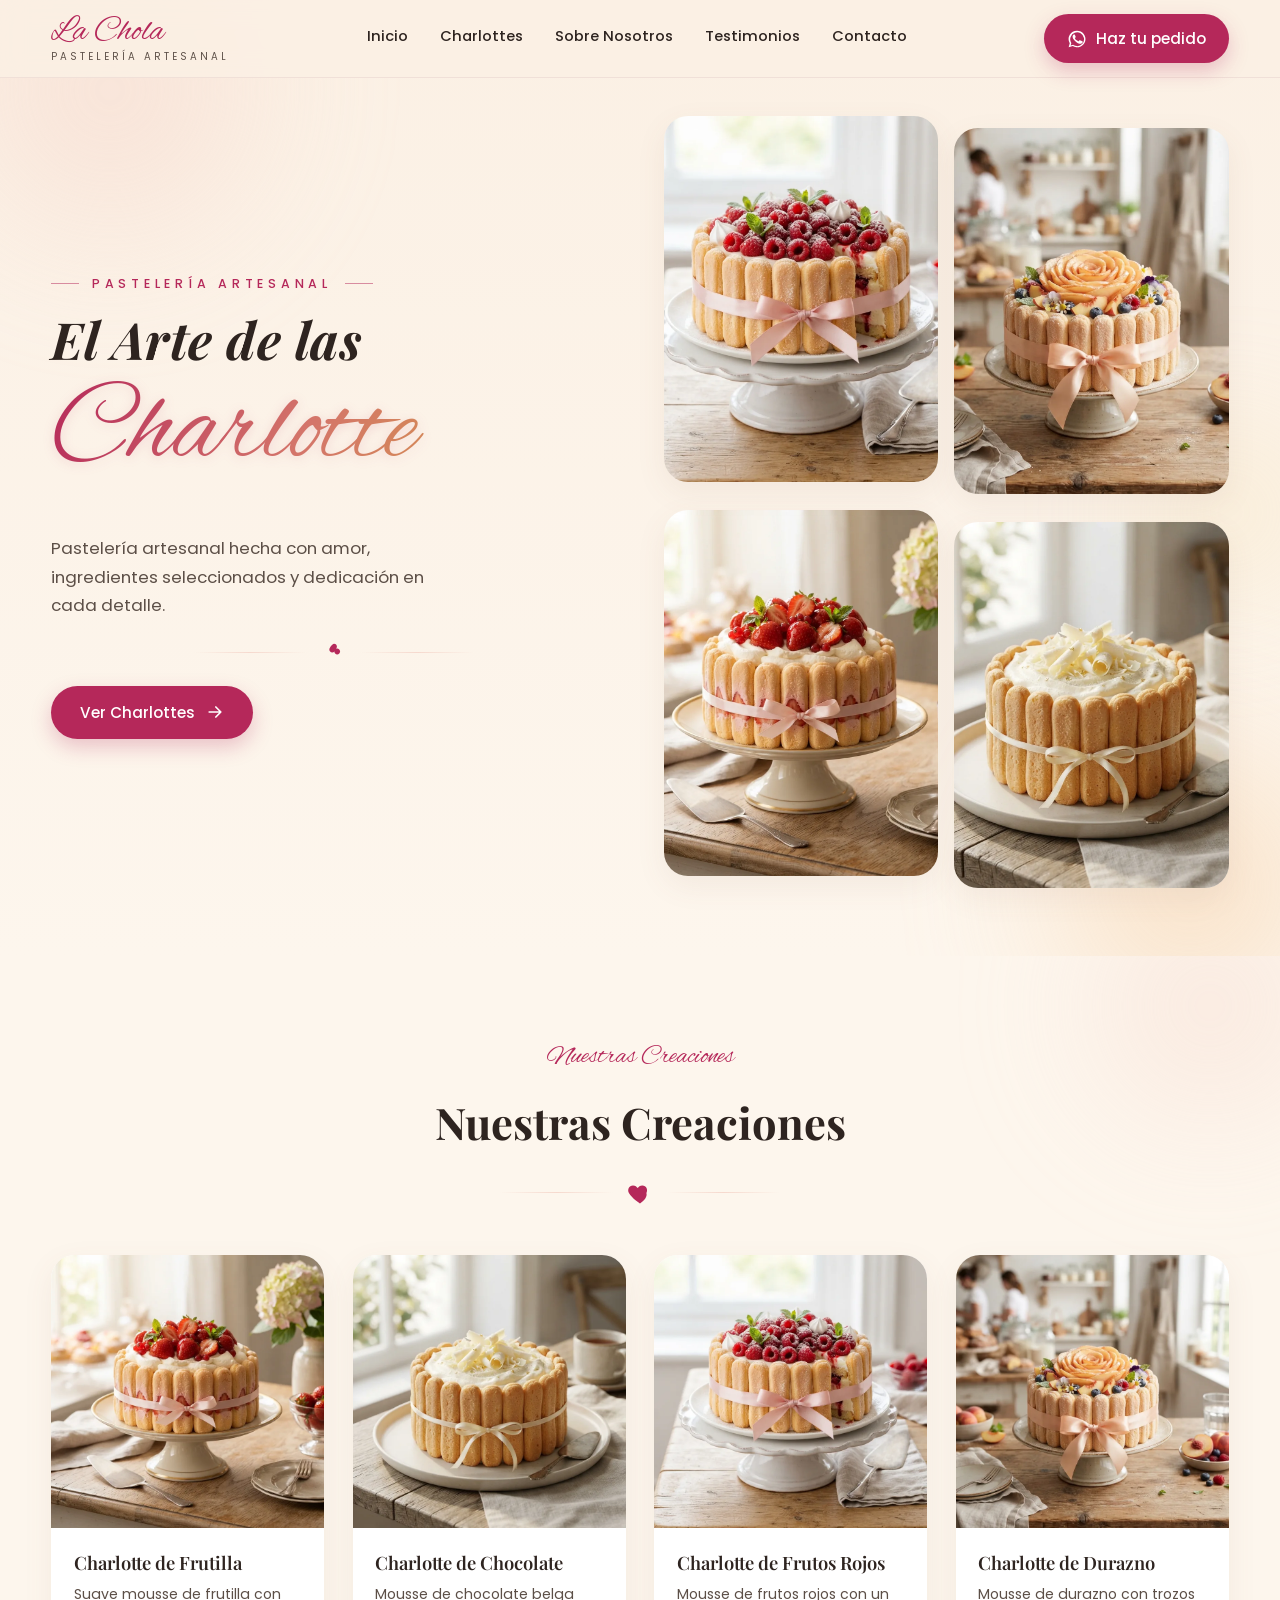
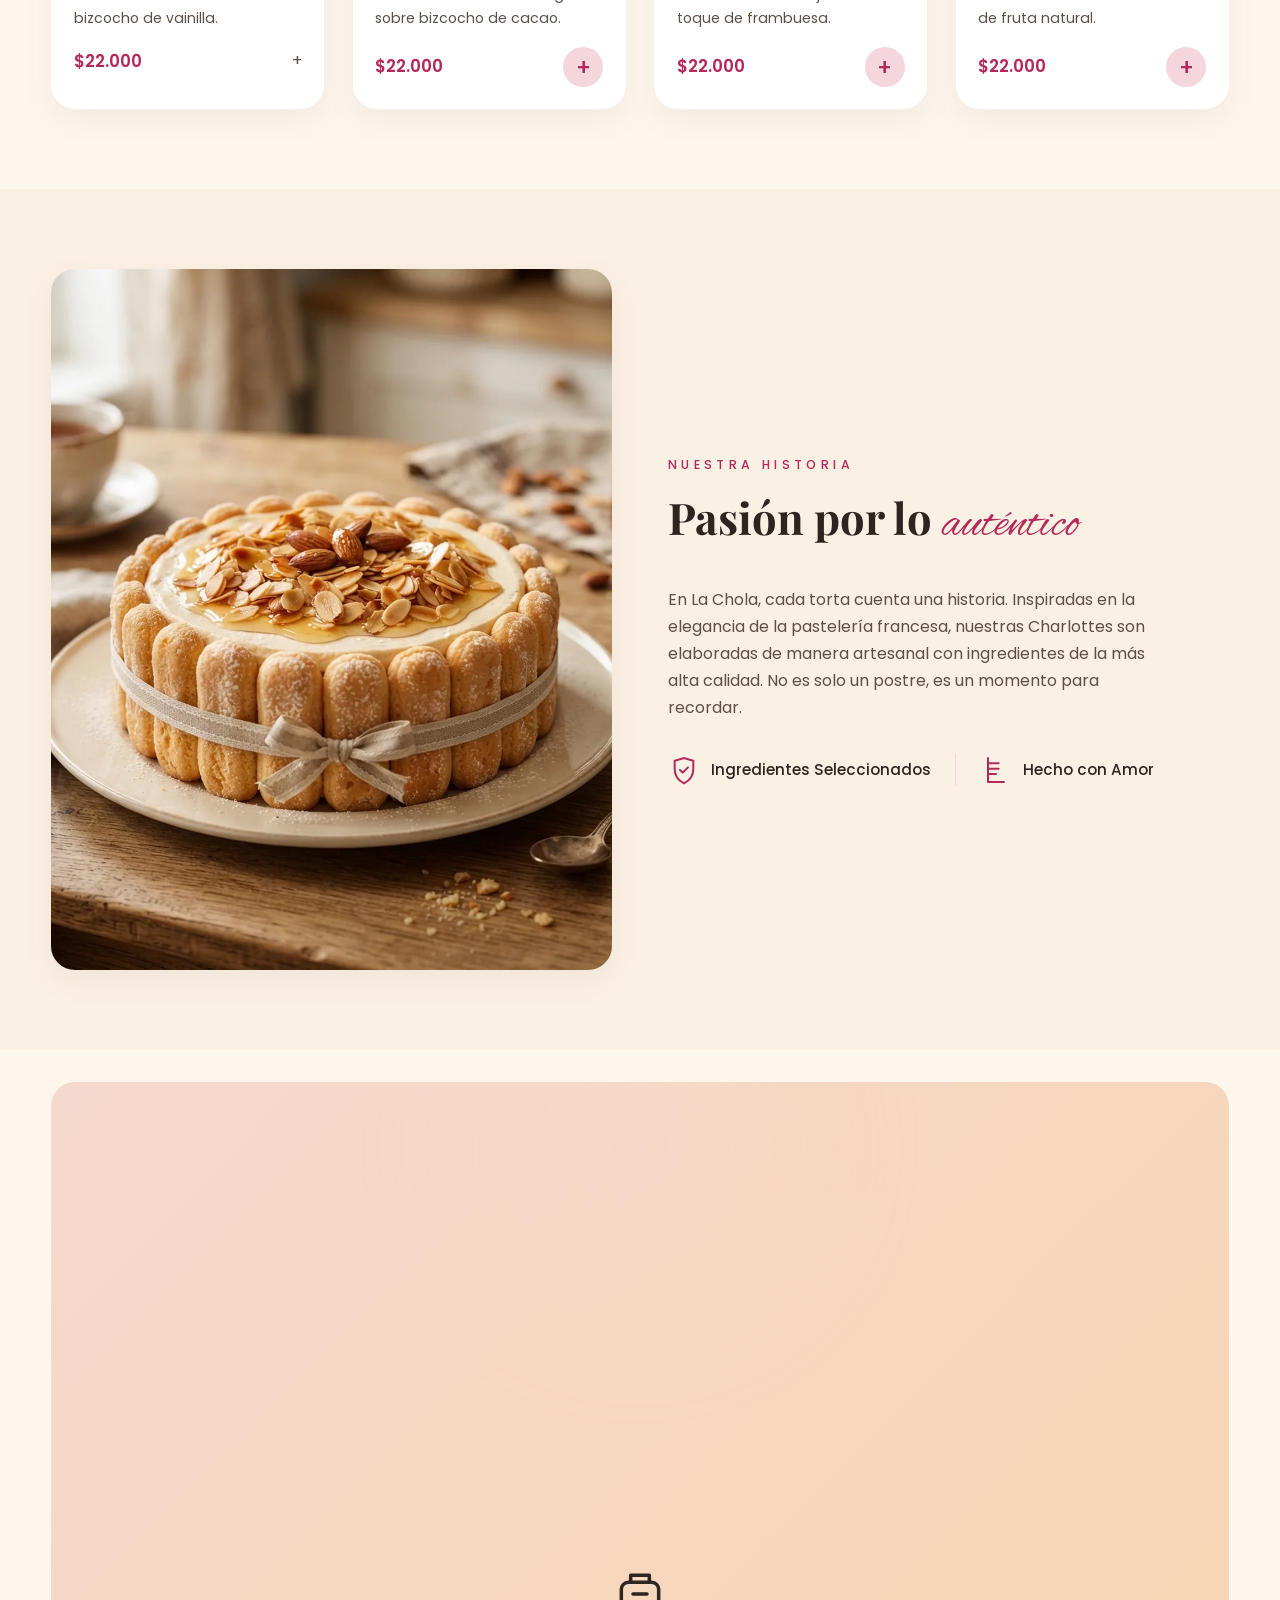
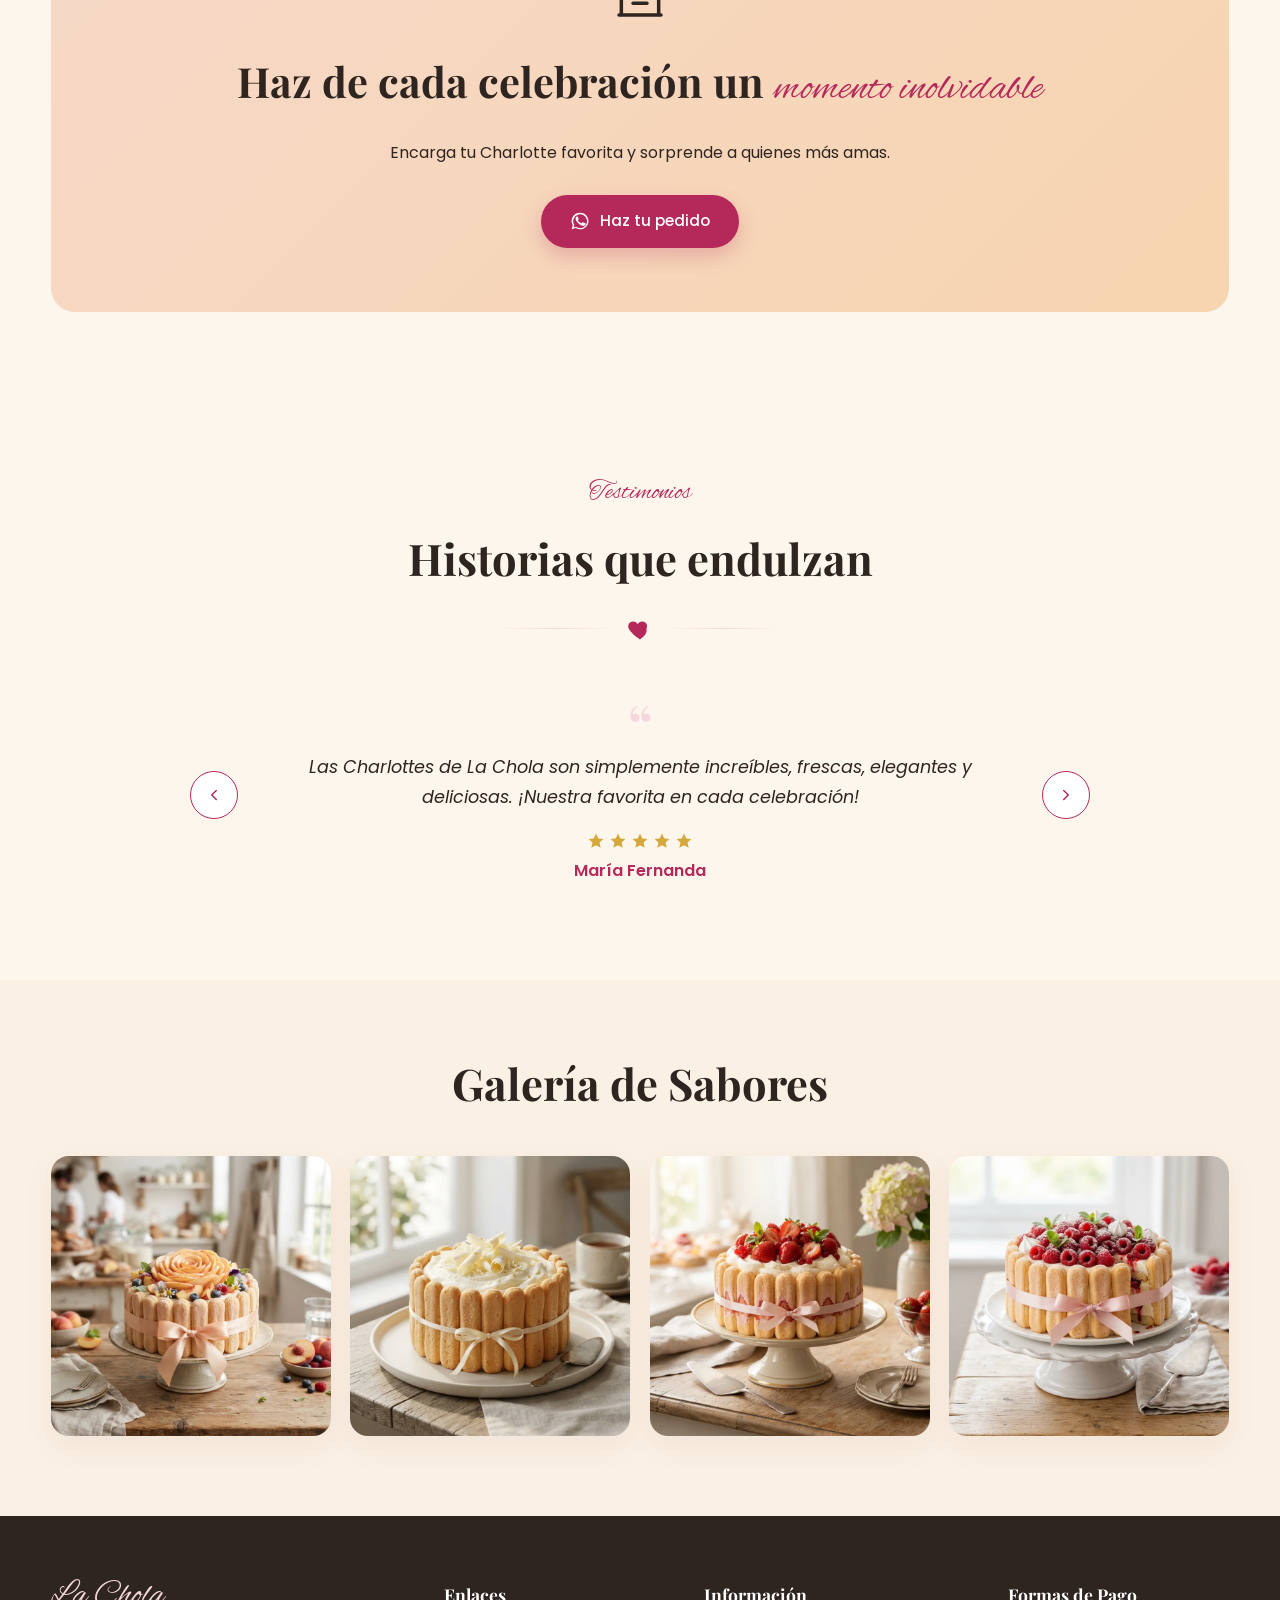
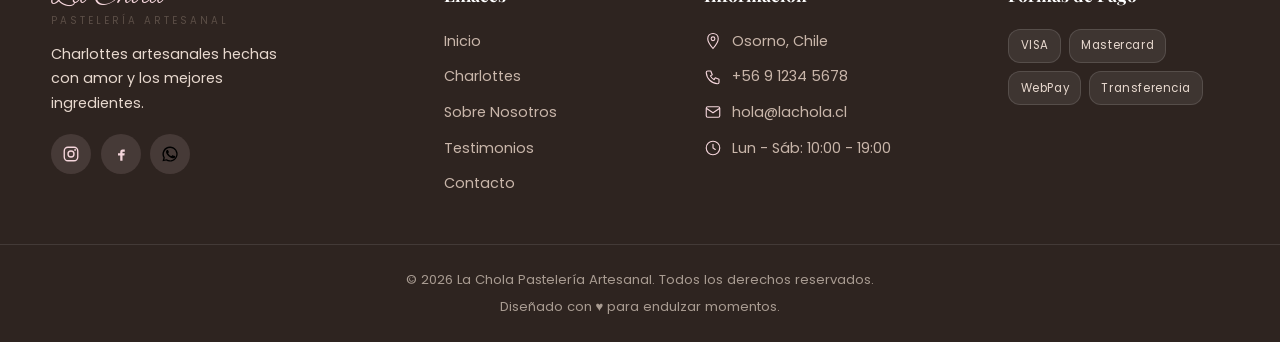
==== index.html @ dd5e7442 "Reemplazar placeholders SVG por fotos reales optimizadas en webp - Generar 10 imágenes .webp desde l" ====
<!DOCTYPE html>
<html lang="es">
<head>
  <meta charset="UTF-8" />
  <meta name="viewport" content="width=device-width, initial-scale=1.0" />
  <meta name="theme-color" content="#B5285A" />
  <meta name="description" content="La Chola · Pastelería Artesanal. Charlottes artesanales hechas con amor, ingredientes seleccionados y dedicación en cada detalle. Pedidos online vía WhatsApp en Osorno, Chile." />
  <meta name="author" content="La Chola Pastelería Artesanal" />
  <link rel="canonical" href="https://lachola.cl/" />

  <!-- Favicon (SVG vectorial) -->
  <link rel="icon" type="image/svg+xml" href="assets/images/favicon.svg" />
  <link rel="apple-touch-icon" href="assets/images/favicon.svg" />

  <!-- Open Graph · WhatsApp / Facebook / LinkedIn -->
  <meta property="og:type" content="website" />
  <meta property="og:locale" content="es_CL" />
  <meta property="og:site_name" content="La Chola" />
  <meta property="og:title" content="La Chola · El Arte de las Charlottes" />
  <meta property="og:description" content="Pastelería artesanal hecha con amor. Charlottes de frutilla, chocolate, frutos rojos y durazno. Pedidos online vía WhatsApp en Osorno, Chile." />
  <meta property="og:url" content="https://lachola.cl/" />
  <meta property="og:image" content="https://lachola.cl/assets/images/galeria-mesa.svg" />
  <meta property="og:image:alt" content="Charlotte artesanal de La Chola" />
  <meta property="og:image:width" content="400" />
  <meta property="og:image:height" content="500" />

  <!-- Twitter / X -->
  <meta name="twitter:card" content="summary_large_image" />
  <meta name="twitter:title" content="La Chola · El Arte de las Charlottes" />
  <meta name="twitter:description" content="Pastelería artesanal hecha con amor. Charlottes para cada celebración. Pedidos vía WhatsApp en Osorno, Chile." />
  <meta name="twitter:image" content="https://lachola.cl/assets/images/galeria-mesa.svg" />

  <title>La Chola · El Arte de las Charlottes · Pastelería Artesanal</title>

  <!-- Datos estructurados · Schema.org LocalBusiness (SEO local) -->
  <script type="application/ld+json">
  {
    "@context": "https://schema.org",
    "@type": "Bakery",
    "name": "La Chola · Pastelería Artesanal",
    "description": "Pastelería artesanal especializada en Charlottes. Pedidos online vía WhatsApp en Osorno, Chile.",
    "image": "https://lachola.cl/assets/images/galeria-mesa.svg",
    "url": "https://lachola.cl/",
    "telephone": "+56912345678",
    "email": "hola@lachola.cl",
    "priceRange": "$$",
    "currenciesAccepted": "CLP",
    "address": {
      "@type": "PostalAddress",
      "addressLocality": "Osorno",
      "addressRegion": "Los Lagos",
      "addressCountry": "CL"
    },
    "openingHoursSpecification": [{
      "@type": "OpeningHoursSpecification",
      "dayOfWeek": ["Monday","Tuesday","Wednesday","Thursday","Friday","Saturday"],
      "opens": "10:00",
      "closes": "19:00"
    }],
    "sameAs": []
  }
  </script>

  <link rel="preconnect" href="https://fonts.googleapis.com" />
  <link rel="preconnect" href="https://fonts.gstatic.com" crossorigin />
  <link href="https://fonts.googleapis.com/css2?family=Alex+Brush&family=Great+Vibes&family=Playfair+Display:ital,wght@0,400;0,600;0,700;0,800;1,400;1,600;1,700&family=Poppins:wght@300;400;500;600&display=swap" rel="stylesheet" />
  <link rel="stylesheet" href="css/estilos.css" />
</head>
<body>

  <!-- Skip link para usuarios de teclado/lectores de pantalla -->
  <a href="#hero" class="skip-link">Saltar al contenido</a>

  <!-- =========================================
       HEADER / NAVEGACIÓN
  ========================================== -->
  <header class="header" id="inicio">
    <div class="container header__inner">
      <a href="#inicio" class="logo" aria-label="La Chola, inicio de Pastelería Artesanal">
        <span class="logo__nombre">La Chola</span>
        <span class="logo__subtitulo">PASTELERÍA ARTESANAL</span>
      </a>

      <nav class="nav" id="nav" aria-label="Navegación principal">
        <a href="#inicio" class="nav__link is-active">Inicio</a>
        <a href="#charlottes" class="nav__link">Charlottes</a>
        <a href="#historia" class="nav__link">Sobre Nosotros</a>
        <a href="#testimonios" class="nav__link">Testimonios</a>
        <a href="#footer" class="nav__link">Contacto</a>
      </nav>

      <a href="https://wa.me/56912345678?text=Hola%20La%20Chola%2C%20quiero%20hacer%20un%20pedido"
         class="btn btn--primary header__cta" target="_blank" rel="noopener"
         aria-label="Hacer pedido por WhatsApp (se abre en nueva pestaña)">
        <svg class="icon" viewBox="0 0 24 24" aria-hidden="true"><path d="M17.5 14.4c-.3-.1-1.7-.8-2-.9-.3-.1-.5-.1-.6.1-.2.3-.7.9-.8 1-.2.2-.3.2-.6.1-.3-.1-1.2-.4-2.3-1.4-.9-.8-1.4-1.7-1.6-2-.2-.3 0-.5.1-.6l.4-.5c.1-.2.2-.3.3-.5.1-.2 0-.4 0-.5 0-.1-.6-1.5-.9-2.1-.2-.5-.4-.5-.6-.5h-.5c-.2 0-.5.1-.7.4-.3.3-1 1-1 2.4s1.1 2.8 1.2 3c.1.2 2.1 3.3 5.2 4.6.7.3 1.3.5 1.7.6.7.2 1.4.2 1.9.1.6-.1 1.7-.7 2-1.4.2-.7.2-1.2.2-1.4-.1-.1-.3-.2-.6-.3z"/><path d="M12 2a10 10 0 0 0-8.7 15l-1.3 4.8 4.9-1.3A10 10 0 1 0 12 2zm0 18.3c-1.5 0-3-.4-4.3-1.2l-.3-.2-3 .8.8-2.9-.2-.3a8.3 8.3 0 1 1 7 4.1z"/></svg>
        Haz tu pedido
      </a>

      <button class="nav__toggle" id="navToggle" aria-label="Abrir menú de navegación" aria-expanded="false" aria-controls="nav">
        <span></span><span></span><span></span>
      </button>
    </div>
  </header>

  <!-- =========================================
       HERO
  ========================================== -->
  <section class="hero" id="hero">
    <div class="ac ac--top-left ac--rosa ac--xl" aria-hidden="true"></div>
    <div class="ac ac--bottom-right ac--durazno ac--xl" aria-hidden="true"></div>
    <div class="ac ac--mid-right ac--dorado" aria-hidden="true"></div>
    <div class="container hero__inner">
      <div class="hero__texto">
        <span class="hero__etiqueta">
          <span class="hero__etiqueta-linea"></span>
          Pastelería Artesanal
          <span class="hero__etiqueta-linea"></span>
        </span>
        <h1 class="hero__titulo">
          <span class="hero__titulo-1">El Arte de las</span>
          <span class="hero__titulo-2">Charlotte</span>
        </h1>
        <p class="hero__parrafo">
          Pastelería artesanal hecha con amor, ingredientes seleccionados y dedicación en cada detalle.
        </p>
        <div class="divisor floral" aria-hidden="true">
          <span class="divisor__linea"></span>
          <svg class="divisor__adorno" viewBox="0 0 24 24"><path d="M12 4c1.5 0 2.5 1 2.5 2.5 0 .8-.3 1.4-.8 1.9 1-.4 2-.2 2.8.6 1 1 1 2.5 0 3.5s-2.5 1-3.5 0c-.5-.5-.7-1.1-.6-1.8-.5.5-1.1.8-1.9.8-1.5 0-2.5-1-2.5-2.5S10.5 4 12 4z"/></svg>
          <span class="divisor__linea"></span>
        </div>
        <a href="#charlottes" class="btn btn--primary">
          Ver Charlottes
          <svg class="icon" viewBox="0 0 24 24" aria-hidden="true"><path d="M5 12h14M13 6l6 6-6 6" fill="none" stroke="currentColor" stroke-width="2" stroke-linecap="round" stroke-linejoin="round"/></svg>
        </a>
      </div>

      <div class="hero__grid">
        <figure class="hero__img hero__img--1">
          <img src="assets/images/charlotte-frutos-rojos.webp" alt="Charlotte de frutos rojos con moras y arándanos" loading="lazy" />
        </figure>
        <figure class="hero__img hero__img--2">
          <img src="assets/images/charlotte-durazno.webp" alt="Charlotte de durazno con trozos de fruta" loading="lazy" />
        </figure>
        <figure class="hero__img hero__img--3">
          <img src="assets/images/charlotte-frutilla.webp" alt="Charlotte de frutillas enteras" loading="lazy" />
        </figure>
        <figure class="hero__img hero__img--4">
          <img src="assets/images/charlotte-chocolate.webp" alt="Charlotte de chocolate con virutas" loading="lazy" />
        </figure>
      </div>
    </div>
  </section>

  <!-- =========================================
       NUESTRAS CREACIONES (CATÁLOGO)
  ========================================== -->
  <section class="seccion creaciones" id="charlottes">
    <div class="ac ac--top-right ac--rosa" aria-hidden="true"></div>
    <div class="container">
      <header class="seccion__encabezado">
        <span class="etiqueta-script">Nuestras Creaciones</span>
        <h2 class="seccion__titulo">Nuestras Creaciones</h2>
        <div class="divisor corazondorso" aria-hidden="true">
          <span class="divisor__linea"></span>
          <svg class="divisor__adorno" viewBox="0 0 24 24"><path d="M12 21s-7-4.5-9.5-9C1 9 2.5 5.5 6 5.5c2 0 3.2 1.2 4 2.3.8-1.1 2-2.3 4-2.3 3.5 0 5 3.5 3.5 6.5C19 16.5 12 21 12 21z" fill="currentColor"/></svg>
          <span class="divisor__linea"></span>
        </div>
      </header>

      <div class="productos">
        <article class="card">
          <div class="card__img">
            <img src="assets/images/charlotte-frutilla-catalogo.webp" alt="Charlotte de Frutilla" loading="lazy" />
          </div>
          <div class="card__cuerpo">
            <h3 class="card__nombre">Charlotte de Frutilla</h3>
            <p class="card__desc">Suave mousse de frutilla con bizcocho de vainilla.</p>
            <div class="card__pie">
              <span class="card__precio">$22.000</span>
              <a href="https://wa.me/56912345678?text=Hola%2C%20quiero%20pedir%20una%20Charlotte%20de%20Frutilla"
                 class="card___mas" target="_blank" rel="noopener" aria-label="Agregar Charlotte de Frutilla al pedido">+</a>
            </div>
          </div>
        </article>

        <article class="card">
          <div class="card__img">
            <img src="assets/images/charlotte-chocolate-catalogo.webp" alt="Charlotte de Chocolate" loading="lazy" />
          </div>
          <div class="card__cuerpo">
            <h3 class="card__nombre">Charlotte de Chocolate</h3>
            <p class="card__desc">Mousse de chocolate belga sobre bizcocho de cacao.</p>
            <div class="card__pie">
              <span class="card__precio">$22.000</span>
              <a href="https://wa.me/56912345678?text=Hola%2C%20quiero%20pedir%20una%20Charlotte%20de%20Chocolate"
                 class="card__mas" target="_blank" rel="noopener" aria-label="Agregar Charlotte de Chocolate al pedido">+</a>
            </div>
          </div>
        </article>

        <article class="card">
          <div class="card__img">
            <img src="assets/images/charlotte-frutos-rojos-catalogo.webp" alt="Charlotte de Frutos Rojos" loading="lazy" />
          </div>
          <div class="card__cuerpo">
            <h3 class="card__nombre">Charlotte de Frutos Rojos</h3>
            <p class="card__desc">Mousse de frutos rojos con un toque de frambuesa.</p>
            <div class="card__pie">
              <span class="card__precio">$22.000</span>
              <a href="https://wa.me/56912345678?text=Hola%2C%20quiero%20pedir%20una%20Charlotte%20de%20Frutos%20Rojos"
                 class="card__mas" target="_blank" rel="noopener" aria-label="Agregar Charlotte de Frutos Rojos al pedido">+</a>
            </div>
          </div>
        </article>

        <article class="card">
          <div class="card__img">
            <img src="assets/images/charlotte-durazno-catalogo.webp" alt="Charlotte de Durazno" loading="lazy" />
          </div>
          <div class="card__cuerpo">
            <h3 class="card__nombre">Charlotte de Durazno</h3>
            <p class="card__desc">Mousse de durazno con trozos de fruta natural.</p>
            <div class="card__pie">
              <span class="card__precio">$22.000</span>
              <a href="https://wa.me/56912345678?text=Hola%2C%20quiero%20pedir%20una%20Charlotte%20de%20Durazno"
                 class="card__mas" target="_blank" rel="noopener" aria-label="Agregar Charlotte de Durazno al pedido">+</a>
            </div>
          </div>
        </article>
      </div>
    </div>
  </section>

  <!-- =========================================
       NUESTRA HISTORIA
  ========================================== -->
  <section class="seccion historia" id="historia">
    <div class="container historia__inner">
      <figure class="historia__img">
        <img src="assets/images/historia-cocina.webp" alt="Charlotte de chocolate en ambiente cálido de cocina artesanal" loading="lazy" />
      </figure>
      <div class="historia__texto">
        <span class="etiqueta-script etiqueta-script--upper">Nuestra Historia</span>
        <h2 class="seccion__titulo seccion__titulo--izq">
          Pasión por lo <span class="script-acento">auténtico</span>
        </h2>
        <p>
          En La Chola, cada torta cuenta una historia. Inspiradas en la elegancia de la pastelería francesa,
          nuestras Charlottes son elaboradas de manera artesanal con ingredientes de la más alta calidad.
          No es solo un postre, es un momento para recordar.
        </p>
        <div class="features">
          <div class="feature">
            <svg class="icon icon--line" viewBox="0 0 24 24" aria-hidden="true"><path d="M12 22c4-2 7-6 7-11V5l-7-2-7 2v6c0 5 3 9 7 11z" fill="none" stroke="currentColor" stroke-width="1.5"/><path d="M9 12l2 2 4-4" fill="none" stroke="currentColor" stroke-width="1.5" stroke-linecap="round" stroke-linejoin="round"/></svg>
            <span>Ingredientes Seleccionados</span>
          </div>
          <div class="feature__divider" aria-hidden="true"></div>
          <div class="feature">
            <svg class="icon icon--line" viewBox="0 0 24 24" aria-hidden="true"><path d="M6 3v18M6 21h12M6 7h8M6 11h8M6 15h6" fill="none" stroke="currentColor" stroke-width="1.5" stroke-linecap="round"/></svg>
            <span>Hecho con Amor</span>
          </div>
        </div>
      </div>
    </div>
  </section>

  <!-- =========================================
       CTA BANNER
  ========================================== -->
  <section class="seccion cta-seccion">
    <div class="container">
      <div class="cta-banner">
        <div class="ac ac--center ac--rosa" aria-hidden="true"></div>
        <svg class="cta-banner__icono" viewBox="0 0 24 24" aria-hidden="true"><path d="M4 21V10a3 3 0 0 1 3-3h10a3 3 0 0 1 3 3v11M4 21h16M4 21H3M20 21h1M8 7V4h8v3M9 12h6M9 16h6" fill="none" stroke="currentColor" stroke-width="1.5" stroke-linecap="round" stroke-linejoin="round"/></svg>
        <h2 class="cta-banner__titulo">
          Haz de cada celebración un <span class="script-acento">momento inolvidable</span>
        </h2>
        <p class="cta-banner__parrafo">Encarga tu Charlotte favorita y sorprende a quienes más amas.</p>
        <a href="https://wa.me/56912345678?text=Hola%20La%20Chola%2C%20quiero%20hacer%20un%20pedido"
           class="btn btn--primary" target="_blank" rel="noopener">
          <svg class="icon" viewBox="0 0 24 24" aria-hidden="true"><path d="M17.5 14.4c-.3-.1-1.7-.8-2-.9-.3-.1-.5-.1-.6.1-.2.3-.7.9-.8 1-.2.2-.3.2-.6.1-.3-.1-1.2-.4-2.3-1.4-.9-.8-1.4-1.7-1.6-2-.2-.3 0-.5.1-.6l.4-.5c.1-.2.2-.3.3-.5.1-.2 0-.4 0-.5 0-.1-.6-1.5-.9-2.1-.2-.5-.4-.5-.6-.5h-.5c-.2 0-.5.1-.7.4-.3.3-1 1-1 2.4s1.1 2.8 1.2 3c.1.2 2.1 3.3 5.2 4.6.7.3 1.3.5 1.7.6.7.2 1.4.2 1.9.1.6-.1 1.7-.7 2-1.4.2-.7.2-1.2.2-1.4-.1-.1-.3-.2-.6-.3z"/><path d="M12 2a10 10 0 0 0-8.7 15l-1.3 4.8 4.9-1.3A10 10 0 1 0 12 2zm0 18.3c-1.5 0-3-.4-4.3-1.2l-.3-.2-3 .8.8-2.9-.2-.3a8.3 8.3 0 1 1 7 4.1z"/></svg>
          Haz tu pedido
        </a>
      </div>
    </div>
  </section>

  <!-- =========================================
       TESTIMONIOS
  ========================================== -->
  <section class="seccion testimonios" id="testimonios">
    <div class="container">
      <header class="seccion__encabezado">
        <span class="etiqueta-script">Testimonios</span>
        <h2 class="seccion__titulo">Historias que endulzan</h2>
        <div class="divisor corazondorso" aria-hidden="true">
          <span class="divisor__linea"></span>
          <svg class="divisor__adorno" viewBox="0 0 24 24"><path d="M12 21s-7-4.5-9.5-9C1 9 2.5 5.5 6 5.5c2 0 3.2 1.2 4 2.3.8-1.1 2-2.3 4-2.3 3.5 0 5 3.5 3.5 6.5C19 16.5 12 21 12 21z" fill="currentColor"/></svg>
          <span class="divisor__linea"></span>
        </div>
      </header>

      <div class="carrusel" id="carrusel">
        <button class="carrusel__flecha" id="carruselPrev" aria-label="Anterior testimonio">
          <svg viewBox="0 0 24 24" aria-hidden="true"><path d="M15 6l-6 6 6 6" fill="none" stroke="currentColor" stroke-width="2" stroke-linecap="round" stroke-linejoin="round"/></svg>
        </button>

        <div class="carrusel__ventana">
          <div class="carrusel__pista" id="carruselPista">
            <article class="testimonio">
              <span class="testimonio__comillas" aria-hidden="true">&ldquo;</span>
              <p class="testimonio__texto">Las Charlottes de La Chola son simplemente increíbles, frescas, elegantes y deliciosas. ¡Nuestra favorita en cada celebración!</p>
              <div class="testimonio__pie">
                <div class="estrellas" aria-label="5 de 5 estrellas">
                  <svg viewBox="0 0 24 24" aria-hidden="true"><path d="M12 2l3 6.5 7 .7-5.3 4.8 1.6 6.9L12 17.8 5.7 21l1.6-6.9L2 9.2l7-.7L12 2z" fill="currentColor"/></svg>
                  <svg viewBox="0 0 24 24" aria-hidden="true"><path d="M12 2l3 6.5 7 .7-5.3 4.8 1.6 6.9L12 17.8 5.7 21l1.6-6.9L2 9.2l7-.7L12 2z" fill="currentColor"/></svg>
                  <svg viewBox="0 0 24 24" aria-hidden="true"><path d="M12 2l3 6.5 7 .7-5.3 4.8 1.6 6.9L12 17.8 5.7 21l1.6-6.9L2 9.2l7-.7L12 2z" fill="currentColor"/></svg>
                  <svg viewBox="0 0 24 24" aria-hidden="true"><path d="M12 2l3 6.5 7 .7-5.3 4.8 1.6 6.9L12 17.8 5.7 21l1.6-6.9L2 9.2l7-.7L12 2z" fill="currentColor"/></svg>
                  <svg viewBox="0 0 24 24" aria-hidden="true"><path d="M12 2l3 6.5 7 .7-5.3 4.8 1.6 6.9L12 17.8 5.7 21l1.6-6.9L2 9.2l7-.7L12 2z" fill="currentColor"/></svg>
                </div>
                <span class="testimonio__autor">María Fernanda</span>
              </div>
            </article>

            <article class="testimonio">
              <span class="testimonio__comillas" aria-hidden="true">&ldquo;</span>
              <p class="testimonio__texto">Se nota el amor y la dedicación en cada detalle. No solo es una torta, es una experiencia única. Totalmente recomendada.</p>
              <div class="testimonio__pie">
                <div class="estrellas" aria-label="5 de 5 estrellas">
                  <svg viewBox="0 0 24 24" aria-hidden="true"><path d="M12 2l3 6.5 7 .7-5.3 4.8 1.6 6.9L12 17.8 5.7 21l1.6-6.9L2 9.2l7-.7L12 2z" fill="currentColor"/></svg>
                  <svg viewBox="0 0 24 24" aria-hidden="true"><path d="M12 2l3 6.5 7 .7-5.3 4.8 1.6 6.9L12 17.8 5.7 21l1.6-6.9L2 9.2l7-.7L12 2z" fill="currentColor"/></svg>
                  <svg viewBox="0 0 24 24" aria-hidden="true"><path d="M12 2l3 6.5 7 .7-5.3 4.8 1.6 6.9L12 17.8 5.7 21l1.6-6.9L2 9.2l7-.7L12 2z" fill="currentColor"/></svg>
                  <svg viewBox="0 0 24 24" aria-hidden="true"><path d="M12 2l3 6.5 7 .7-5.3 4.8 1.6 6.9L12 17.8 5.7 21l1.6-6.9L2 9.2l7-.7L12 2z" fill="currentColor"/></svg>
                  <svg viewBox="0 0 24 24" aria-hidden="true"><path d="M12 2l3 6.5 7 .7-5.3 4.8 1.6 6.9L12 17.8 5.7 21l1.6-6.9L2 9.2l7-.7L12 2z" fill="currentColor"/></svg>
                </div>
                <span class="testimonio__autor">Camila R.</span>
              </div>
            </article>
          </div>
        </div>

        <button class="carrusel__flecha" id="carruselNext" aria-label="Siguiente testimonio">
          <svg viewBox="0 0 24 24" aria-hidden="true"><path d="M9 6l6 6-6 6" fill="none" stroke="currentColor" stroke-width="2" stroke-linecap="round" stroke-linejoin="round"/></svg>
        </button>
      </div>
    </div>
  </section>

  <!-- =========================================
       GALERÍA DE SABORES
  ========================================== -->
  <section class="seccion galeria" id="galeria">
    <div class="container">
      <header class="seccion__encabezado">
        <h2 class="seccion__titulo script-acento--titulo">Galería de Sabores</h2>
      </header>
      <div class="galeria__grid">
        <figure class="galeria__item"><img src="assets/images/galeria-mesa.webp" alt="Mesa de postres variados" loading="lazy" /></figure>
        <figure class="galeria__item"><img src="assets/images/charlotte-chocolate-catalogo.webp" alt="Charlotte de chocolate en primer plano" loading="lazy" /></figure>
        <figure class="galeria__item"><img src="assets/images/charlotte-frutilla-catalogo.webp" alt="Charlotte de frutillas" loading="lazy" /></figure>
        <figure class="galeria__item"><img src="assets/images/charlotte-frutos-rojos-catalogo.webp" alt="Charlotte de frutos rojos vista superior" loading="lazy" /></figure>
      </div>
    </div>
  </section>

  <!-- =========================================
       FOOTER
  ========================================== -->
  <footer class="footer" id="footer">
    <div class="container footer__grid">
      <div class="footer__col footer__col--marca">
        <a href="#inicio" class="logo logo--footer">
          <span class="logo__nombre">La Chola</span>
          <span class="logo__subtitulo">PASTELERÍA ARTESANAL</span>
        </a>
        <p class="footer__desc">Charlottes artesanales hechas con amor y los mejores ingredientes.</p>
        <div class="redes">
          <a href="#" class="red" aria-label="Instagram">
            <svg viewBox="0 0 24 24" aria-hidden="true"><rect x="3" y="3" width="18" height="18" rx="5" fill="none" stroke="currentColor" stroke-width="1.8"/><circle cx="12" cy="12" r="4" fill="none" stroke="currentColor" stroke-width="1.8"/><circle cx="17.5" cy="6.5" r="1.2" fill="currentColor"/></svg>
          </a>
          <a href="#" class="red" aria-label="Facebook">
            <svg viewBox="0 0 24 24" aria-hidden="true"><path d="M14 9h3V6h-3c-2 0-3 1.5-3 3.5V11H8v3h3v7h3v-7h2.5l.5-3H14V9.5c0-.3.2-.5.5-.5z" fill="currentColor"/></svg>
          </a>
          <a href="https://wa.me/56912345678" class="red" target="_blank" rel="noopener" aria-label="WhatsApp">
            <svg viewBox="0 0 24 24" aria-hidden="true"><path d="M17.5 14.4c-.3-.1-1.7-.8-2-.9-.3-.1-.5-.1-.6.1-.2.3-.7.9-.8 1-.2.2-.3.2-.6.1-.3-.1-1.2-.4-2.3-1.4-.9-.8-1.4-1.7-1.6-2-.2-.3 0-.5.1-.6l.4-.5c.1-.2.2-.3.3-.5.1-.2 0-.4 0-.5 0-.1-.6-1.5-.9-2.1-.2-.5-.4-.5-.6-.5h-.5c-.2 0-.5.1-.7.4-.3.3-1 1-1 2.4s1.1 2.8 1.2 3c.1.2 2.1 3.3 5.2 4.6.7.3 1.3.5 1.7.6.7.2 1.4.2 1.9.1.6-.1 1.7-.7 2-1.4.2-.7.2-1.2.2-1.4-.1-.1-.3-.2-.6-.3z"/><path d="M12 2a10 10 0 0 0-8.7 15l-1.3 4.8 4.9-1.3A10 10 0 1 0 12 2zm0 18.3c-1.5 0-3-.4-4.3-1.2l-.3-.2-3 .8.8-2.9-.2-.3a8.3 8.3 0 1 1 7 4.1z"/></svg>
          </a>
        </div>
      </div>

      <div class="footer__col">
        <h3 class="footer__titulo">Enlaces</h3>
        <ul class="footer__lista">
          <li><a href="#inicio">Inicio</a></li>
          <li><a href="#charlottes">Charlottes</a></li>
          <li><a href="#historia">Sobre Nosotros</a></li>
          <li><a href="#testimonios">Testimonios</a></li>
          <li><a href="#footer">Contacto</a></li>
        </ul>
      </div>

      <div class="footer__col">
        <h3 class="footer__titulo">Información</h3>
        <ul class="footer__lista footer__lista--info">
          <li><svg class="icon" viewBox="0 0 24 24" aria-hidden="true"><path d="M12 2C8 2 5 5 5 9c0 5 7 13 7 13s7-8 7-13c0-4-3-7-7-7z" fill="none" stroke="currentColor" stroke-width="1.5"/><circle cx="12" cy="9" r="2.5" fill="none" stroke="currentColor" stroke-width="1.5"/></svg>Osorno, Chile</li>
          <li><svg class="icon" viewBox="0 0 24 24" aria-hidden="true"><path d="M5 4h4l2 5-2.5 1.5a11 11 0 0 0 5 5L15 13l5 2v4a2 2 0 0 1-2 2A16 16 0 0 1 3 6a2 2 0 0 1 2-2z" fill="none" stroke="currentColor" stroke-width="1.5" stroke-linejoin="round"/></svg><a href="tel:+56912345678">+56 9 1234 5678</a></li>
          <li><svg class="icon" viewBox="0 0 24 24" aria-hidden="true"><rect x="3" y="5" width="18" height="14" rx="2" fill="none" stroke="currentColor" stroke-width="1.5"/><path d="M3 7l9 6 9-6" fill="none" stroke="currentColor" stroke-width="1.5"/></svg><a href="mailto:hola@lachola.cl">hola@lachola.cl</a></li>
          <li><svg class="icon" viewBox="0 0 24 24" aria-hidden="true"><circle cx="12" cy="12" r="9" fill="none" stroke="currentColor" stroke-width="1.5"/><path d="M12 7v5l3 2" fill="none" stroke="currentColor" stroke-width="1.5" stroke-linecap="round"/></svg>Lun - Sáb: 10:00 - 19:00</li>
        </ul>
      </div>

      <div class="footer__col">
        <h3 class="footer__titulo">Formas de Pago</h3>
        <div class="pagos">
          <span class="pago">VISA</span>
          <span class="pago">Mastercard</span>
          <span class="pago">WebPay</span>
          <span class="pago">Transferencia</span>
        </div>
      </div>
    </div>
    <div class="footer__bottom">
      <p>© 2024 La Chola Pastelería Artesanal. Todos los derechos reservados.</p>
      <p class="footer__creditos">Diseñado con ♥ para endulzar momentos.</p>
    </div>
  </footer>

  <script src="js/main.js" defer></script>
</body>
</html>
---- css/estilos.css ----
/* =========================================================
   LA CHOLA · Pastelería Artesanal — Estilos
   ========================================================= */

/* ---------- Variables / Paleta ---------- */
:root {
  --fondo-principal: #FDF6ED;
  --fondo-secundario: #FBF0E4;
  --rosa-acuarela: #F6D9CE;
  --rosa-vino: #B5285A;
  --rosa-vino-hover: #9B1F4B;
  --rosa-claro: #F5D6DC;
  --texto-oscuro: #2E2420;
  --texto-parrafo: #5C4F47;
  --dorado: #D4A83B;
  --blanco: #FFFFFF;
  --borde-suave: #F0E0D8;

  --radius-sm: 12px;
  --radius-md: 18px;
  --radius-lg: 24px;
  --radius-full: 999px;

  --font-script: 'Alex Brush', 'Great Vibes', cursive;
  --font-script-alt: 'Great Vibes', cursive;
  --font-titulo: 'Playfair Display', serif;
  --font-cuerpo: 'Poppins', sans-serif;

  --grad-titulo: linear-gradient(115deg, #B5285A 0%, #D4756A 45%, #D4A83B 100%);

  --sombra-card: 0 10px 30px rgba(132, 95, 80, 0.08);
  --sombra-card-hover: 0 16px 40px rgba(132, 95, 80, 0.14);
  --transicion: 0.3s ease;
}

/* ---------- Reset básico ---------- */
*, *::before, *::after { box-sizing: border-box; margin: 0; padding: 0; }

html { scroll-behavior: smooth; scroll-padding-top: 90px; }

body {
  font-family: var(--font-cuerpo);
  color: var(--texto-parrafo);
  background: var(--fondo-principal);
  line-height: 1.7;
  overflow-x: hidden;
}

img { max-width: 100%; display: block; }
a { text-decoration: none; color: inherit; }
ul { list-style: none; }
button { font-family: inherit; cursor: pointer; border: none; background: none; }

.container {
  width: min(1200px, 92%);
  margin-inline: auto;
}

.icon {
  width: 20px; height: 20px;
  fill: currentColor;
  flex-shrink: 0;
}
.icon--line { width: 32px; height: 32px; }

/* ---------- Tipografías de acento ---------- */
.script-acento { font-family: var(--font-script); color: var(--rosa-vino); font-weight: 400; }
.script-acento--titulo { font-family: var(--font-script); color: var(--rosa-vino); font-weight: 400; font-size: clamp(2.4rem, 5vw, 3.6rem); line-height: 1.1; }

.etiqueta-script {
  font-family: var(--font-script);
  color: var(--rosa-vino);
  font-size: 1.6rem;
  display: block;
  margin-bottom: 0.4rem;
}
.etiqueta-script--upper {
  font-family: var(--font-cuerpo);
  text-transform: uppercase;
  letter-spacing: 0.35em;
  font-size: 0.78rem;
  color: var(--rosa-vino);
  font-weight: 500;
}

/* ---------- Botones ---------- */
.btn {
  display: inline-flex;
  align-items: center;
  gap: 0.6rem;
  font-weight: 500;
  font-size: 0.95rem;
  padding: 0.85rem 1.8rem;
  border-radius: var(--radius-full);
  transition: background var(--transicion), transform var(--transicion), box-shadow var(--transicion);
}
.btn--primary {
  background: var(--rosa-vino);
  color: #fff;
  box-shadow: 0 8px 20px rgba(181, 40, 90, 0.25);
}
.btn--primary:hover {
  background: var(--rosa-vino-hover);
  transform: translateY(-2px);
  box-shadow: 0 12px 26px rgba(181, 40, 90, 0.32);
}
.btn--primary:active { transform: translateY(0); }

/* ---------- Divisores decorativos ---------- */
.divisor {
  display: flex;
  align-items: center;
  justify-content: center;
  gap: 0.8rem;
  margin: 1.2rem auto;
  max-width: 280px;
}
.divisor__linea {
  height: 1px; flex: 1;
  background: linear-gradient(90deg, transparent, var(--rosa-acuarela), transparent);
}
.divisor__adorno {
  width: 28px; height: 28px;
  color: var(--rosa-vino);
  fill: var(--rosa-vino);
}
.corazondorso .divisor__adorno { color: var(--rosa-vino); }

/* ---------- Acuarelas de fondo ---------- */
.ac {
  position: absolute;
  width: 340px; height: 340px;
  border-radius: 50%;
  filter: blur(60px);
  opacity: 0.55;
  pointer-events: none;
  z-index: 0;
}
.ac--rosa { background: radial-gradient(circle, var(--rosa-acuarela) 0%, transparent 70%); }
.ac--durazno { background: radial-gradient(circle, #F7D5B0 0%, transparent 70%); }
.ac--dorado { background: radial-gradient(circle, #F2DCA8 0%, transparent 70%); }
.ac--top-left { top: -120px; left: -100px; }
.ac--top-right { top: -120px; right: -100px; }
.ac--bottom-right { bottom: -140px; right: -120px; }
.ac--mid-right { top: 40%; right: -80px; width: 260px; height: 260px; opacity: 0.4; }
.ac--center { top: 50%; left: 50%; transform: translate(-50%, -50%); width: 420px; height: 420px; opacity: 0.4; }
/* Variante extra grande + más opaca para el hero */
.ac--xl { width: 420px; height: 420px; opacity: 0.7; }

/* =========================================================
   HEADER
   ========================================================= */
.header {
  position: fixed;
  top: 0; left: 0; right: 0;
  z-index: 100;
  background: rgba(251, 240, 228, 0.85);
  backdrop-filter: blur(12px);
  border-bottom: 1px solid var(--borde-suave);
}
.header__inner {
  display: flex;
  align-items: center;
  justify-content: space-between;
  gap: 1.5rem;
  padding: 0.9rem 0;
}
.logo { display: flex; flex-direction: column; line-height: 1; }
.logo__nombre {
  font-family: var(--font-script);
  color: var(--rosa-vino);
  font-size: 2.1rem;
}
.logo__subtitulo {
  font-size: 0.62rem;
  letter-spacing: 0.3em;
  color: var(--texto-parrafo);
  margin-top: 0.15rem;
}

.nav { display: flex; gap: 2rem; }
.nav__link {
  font-size: 0.92rem;
  font-weight: 500;
  color: var(--texto-oscuro);
  position: relative;
  padding-bottom: 4px;
  transition: color var(--transicion);
}
.nav__link::after {
  content: '';
  position: absolute;
  left: 0; bottom: 0;
  width: 0; height: 2px;
  background: var(--rosa-vino);
  transition: width var(--transicion);
}
.nav__link:hover, .nav__link.is-active { color: var(--rosa-vino); }
.nav__link.is-active::after, .nav__link:hover::after { width: 100%; }

.header__cta { padding: 0.7rem 1.4rem; }

.nav__toggle {
  display: none;
  flex-direction: column;
  gap: 5px;
  padding: 0.5rem;
}
.nav__toggle span {
  width: 26px; height: 2px;
  background: var(--rosa-vino);
  border-radius: 2px;
  transition: transform var(--transicion), opacity var(--transicion);
}
.nav__toggle.is-open span:nth-child(1) { transform: translateY(7px) rotate(45deg); }
.nav__toggle.is-open span:nth-child(2) { opacity: 0; }
.nav__toggle.is-open span:nth-child(3) { transform: translateY(-7px) rotate(-45deg); }

/* =========================================================
   HERO
   ========================================================= */
.hero {
  position: relative;
  padding: 8rem 0 5rem;
  background: linear-gradient(180deg, var(--fondo-secundario) 0%, var(--fondo-principal) 100%);
  overflow: hidden;
}
.hero__inner {
  display: grid;
  grid-template-columns: 1fr 1fr;
  gap: 3rem;
  align-items: center;
  position: relative;
  z-index: 1;
}

/* Etiqueta superior con líneas a los costados */
.hero__etiqueta {
  display: inline-flex;
  align-items: center;
  gap: 0.8rem;
  font-family: var(--font-cuerpo);
  text-transform: uppercase;
  letter-spacing: 0.38em;
  font-size: 0.78rem;
  font-weight: 500;
  color: var(--rosa-vino);
  margin-bottom: 1.2rem;
}
.hero__etiqueta-linea {
  display: inline-block;
  width: 28px;
  height: 1px;
  background: var(--rosa-vino);
  opacity: 0.5;
}

.hero__titulo { line-height: 1.05; margin-bottom: 1.4rem; }
.hero__titulo-1 {
  display: block;
  font-family: var(--font-titulo);
  font-weight: 700;
  font-style: italic;
  color: var(--texto-oscuro);
  font-size: clamp(2rem, 5vw, 3.2rem);
  letter-spacing: 0.01em;
}
.hero__titulo-2 {
  display: block;
  font-family: var(--font-script);
  font-weight: 400;
  font-size: clamp(3.5rem, 11vw, 7rem);
  line-height: 1.1;
  margin-top: 0.3rem;
  /* Fallback accesible: si background-clip:text no se soporta, color sólido */
  color: var(--rosa-vino);
  /* Degradado rosa→durazno→dorado */
  background: var(--grad-titulo);
  -webkit-background-clip: text;
          background-clip: text;
  -webkit-text-fill-color: transparent;
  /* Sombra suave para profundidad */
  filter: drop-shadow(0 2px 6px rgba(181, 40, 90, 0.15));
  padding-bottom: 0.15em;
  /* Evitar desbordamiento en pantallas estrechas */
  overflow-wrap: break-word;
  word-break: break-word;
}
.hero__parrafo { font-size: 1.05rem; max-width: 420px; margin-bottom: 0.5rem; }

.hero__grid {
  display: grid;
  grid-template-columns: 1fr 1fr;
  gap: 1rem;
}
.hero__img {
  border-radius: var(--radius-lg);
  overflow: hidden;
  box-shadow: var(--sombra-card);
  aspect-ratio: 3/4;
  background: var(--fondo-secundario);
}
.hero__img img { width: 100%; height: 100%; object-fit: cover; }
.hero__img--1 { transform: translateY(-12px); }
.hero__img--4 { transform: translateY(12px); }

/* =========================================================
   SECCIONES genéricas
   ========================================================= */
.seccion { position: relative; padding: 5rem 0; }
.seccion > .container { position: relative; z-index: 1; }

.seccion__encabezado { text-align: center; margin-bottom: 3rem; }
.seccion__titulo {
  font-family: var(--font-titulo);
  font-weight: 700;
  color: var(--texto-oscuro);
  font-size: clamp(2rem, 3.4vw, 2.8rem);
}
.seccion__titulo--izq { text-align: left; }
.seccion__titulo--izq .script-acento { font-size: 1.1em; }

/* =========================================================
   CATÁLOGO — Creaciones
   ========================================================= */
.creaciones { background: var(--fondo-principal); overflow: hidden; }

.productos {
  display: grid;
  grid-template-columns: repeat(4, 1fr);
  gap: 1.8rem;
}
.card {
  background: var(--blanco);
  border-radius: var(--radius-lg);
  overflow: hidden;
  box-shadow: var(--sombra-card);
  transition: transform var(--transicion), box-shadow var(--transicion);
}
.card:hover { transform: translateY(-6px); box-shadow: var(--sombra-card-hover); }
.card__img {
  aspect-ratio: 1/1;
  overflow: hidden;
  background: var(--fondo-secundario);
}
.card__img img { width: 100%; height: 100%; object-fit: cover; }
.card__cuerpo { padding: 1.2rem 1.4rem 1.4rem; }
.card__nombre {
  font-family: var(--font-titulo);
  font-weight: 600;
  color: var(--texto-oscuro);
  font-size: 1.15rem;
  margin-bottom: 0.3rem;
}
.card__desc { font-size: 0.88rem; color: var(--texto-parrafo); margin-bottom: 1rem; }
.card__pie { display: flex; align-items: center; justify-content: space-between; }
.card__precio { color: var(--rosa-vino); font-weight: 600; font-size: 1.05rem; }
.card__mas {
  width: 40px; height: 40px;
  border-radius: 50%;
  background: var(--rosa-claro);
  color: var(--rosa-vino);
  display: inline-flex;
  align-items: center;
  justify-content: center;
  font-size: 1.4rem;
  font-weight: 500;
  line-height: 1;
  transition: background var(--transicion), transform var(--transicion), color var(--transicion);
}
.card__mas:hover { background: var(--rosa-vino); color: #fff; transform: rotate(90deg); }

/* =========================================================
   HISTORIA
   ========================================================= */
.historia { background: var(--fondo-secundario); }
.historia__inner {
  display: grid;
  grid-template-columns: 1fr 1fr;
  gap: 3.5rem;
  align-items: center;
}
.historia__img {
  border-radius: var(--radius-lg);
  overflow: hidden;
  box-shadow: var(--sombra-card);
  aspect-ratio: 4/5;
}
.historia__img img { width: 100%; height: 100%; object-fit: cover; }
.historia__texto p { margin: 1.2rem 0 2rem; max-width: 500px; }

.features { display: flex; align-items: center; gap: 1.5rem; }
.feature { display: flex; align-items: center; gap: 0.7rem; color: var(--rosa-vino); }
.feature span { color: var(--texto-oscuro); font-weight: 500; font-size: 0.95rem; }
.feature__divider { width: 1px; height: 32px; background: var(--rosa-claro); }

/* =========================================================
   CTA BANNER
   ========================================================= */
.cta-seccion { padding-top: 2rem; }
.cta-banner {
  position: relative;
  text-align: center;
  background: linear-gradient(135deg, var(--rosa-acuarela) 0%, #F7D5B0 100%);
  border-radius: var(--radius-lg);
  padding: 4rem 2rem;
  overflow: hidden;
}
.cta-banner > * { position: relative; z-index: 1; }
.cta-banner__icono {
  width: 56px; height: 56px;
  color: var(--texto-oscuro);
  margin-bottom: 1rem;
}
.cta-banner__titulo {
  font-family: var(--font-titulo);
  font-weight: 700;
  color: var(--texto-oscuro);
  font-size: clamp(1.8rem, 3.4vw, 2.6rem);
  margin-bottom: 0.8rem;
}
.cta-banner__parrafo { color: var(--texto-oscuro); margin-bottom: 1.8rem; }

/* =========================================================
   TESTIMONIOS / Carrusel
   ========================================================= */
.testimonios { background: var(--fondo-principal); }
.carrusel {
  display: flex;
  align-items: center;
  gap: 1.5rem;
  max-width: 900px;
  margin: 0 auto;
}
.carrusel__flecha {
  flex-shrink: 0;
  width: 48px; height: 48px;
  border-radius: 50%;
  border: 1.5px solid var(--rosa-vino);
  color: var(--rosa-vino);
  background: var(--blanco);
  display: flex; align-items: center; justify-content: center;
  transition: background var(--transicion), color var(--transicion);
}
.carrusel__flecha:hover { background: var(--rosa-vino); color: #fff; }
.carrusel__flecha svg { width: 18px; height: 18px; }

.carrusel__ventana { overflow: hidden; flex: 1; }
.carrusel__pista { display: flex; transition: transform 0.5s ease; }

.testimonio {
  flex: 0 0 100%;
  text-align: center;
  padding: 1rem 2rem;
}
.testimonio__comillas {
  font-family: var(--font-titulo);
  font-size: 4rem;
  color: var(--rosa-claro);
  line-height: 0.6;
  display: block;
  margin-bottom: 0.5rem;
}
.testimonio__texto {
  font-size: 1.1rem;
  color: var(--texto-oscuro);
  font-style: italic;
  margin-bottom: 1.2rem;
}
.testimonio__pie { display: flex; flex-direction: column; align-items: center; gap: 0.4rem; }
.estrellas { display: flex; gap: 4px; color: var(--dorado); }
.estrellas svg { width: 18px; height: 18px; }
.testimonio__autor { font-weight: 600; color: var(--rosa-vino); }

/* =========================================================
   GALERÍA
   ========================================================= */
.galeria { background: var(--fondo-secundario); }
.galeria__grid {
  display: grid;
  grid-template-columns: repeat(4, 1fr);
  gap: 1.2rem;
}
.galeria__item {
  aspect-ratio: 1/1;
  border-radius: var(--radius-md);
  overflow: hidden;
  box-shadow: var(--sombra-card);
  transition: transform var(--transicion);
}
.galeria__item:hover { transform: scale(1.03); }
.galeria__item img { width: 100%; height: 100%; object-fit: cover; }

/* =========================================================
   FOOTER
   ========================================================= */
.footer {
  background: var(--texto-oscuro);
  color: #e8d9cf;
  padding: 4rem 0 0;
}
.footer__grid {
  display: grid;
  grid-template-columns: 1.6fr 1fr 1.2fr 1fr;
  gap: 2.5rem;
  padding-bottom: 3rem;
}
.footer__col--marca .logo__nombre { color: var(--rosa-claro); }
.footer__desc { margin: 1rem 0 1.2rem; font-size: 0.9rem; max-width: 240px; }
.redes { display: flex; gap: 0.6rem; }
.red {
  width: 40px; height: 40px;
  border-radius: 50%;
  background: rgba(245, 214, 220, 0.12);
  color: var(--rosa-claro);
  display: flex; align-items: center; justify-content: center;
  transition: background var(--transicion), color var(--transicion);
}
.red svg { width: 18px; height: 18px; }
.red:hover { background: var(--rosa-vino); color: #fff; }

.footer__titulo {
  font-family: var(--font-titulo);
  color: #fff;
  font-size: 1.1rem;
  margin-bottom: 1.2rem;
}
.footer__lista { display: flex; flex-direction: column; gap: 0.7rem; }
.footer__lista a, .footer__lista li { font-size: 0.9rem; color: #c9b6aa; transition: color var(--transicion); }
.footer__lista a:hover { color: var(--rosa-claro); }
.footer__lista--info li { display: flex; align-items: center; gap: 0.6rem; }
.footer__lista--info .icon { width: 18px; height: 18px; color: var(--rosa-claro); }

.pagos { display: flex; flex-wrap: wrap; gap: 0.5rem; }
.pago {
  background: rgba(255,255,255,0.08);
  border: 1px solid rgba(255,255,255,0.12);
  border-radius: var(--radius-sm);
  padding: 0.4rem 0.7rem;
  font-size: 0.72rem;
  letter-spacing: 0.05em;
  color: #e8d9cf;
}

.footer__bottom {
  border-top: 1px solid rgba(255,255,255,0.1);
  padding: 1.5rem 0;
  text-align: center;
  font-size: 0.82rem;
  color: #a89b91;
}
.footer__creditos { margin-top: 0.3rem; }

/* =========================================================
   RESPONSIVE
   ========================================================= */
@media (max-width: 992px) {
  .productos { grid-template-columns: repeat(2, 1fr); }
  .galeria__grid { grid-template-columns: repeat(2, 1fr); }
  .footer__grid { grid-template-columns: 1fr 1fr; gap: 2rem; }
  .footer__col--marca { grid-column: 1 / -1; }
}

@media (max-width: 768px) {
  .nav, .header__cta { display: none; }
  .nav__toggle { display: flex; }

  .nav.is-open {
    display: flex;
    position: absolute;
    top: 100%; left: 0; right: 0;
    flex-direction: column;
    background: var(--fondo-secundario);
    padding: 1.2rem 2rem 1.6rem;
    gap: 1rem;
    border-bottom: 1px solid var(--borde-suave);
    box-shadow: 0 10px 20px rgba(0,0,0,0.05);
  }

  /* HERO mobile: centrar texto encima de las imágenes */
  .hero { padding: 6.5rem 0 3.5rem; }
  .hero__inner { grid-template-columns: 1fr; gap: 2.5rem; text-align: center; }
  .hero__texto { display: flex; flex-direction: column; align-items: center; }
  .hero__titulo-1, .hero__titulo-2 { text-align: center; }
  .hero__parrafo { margin-inline: auto; }
  .divisor { margin-inline: auto; }
  .hero__etiqueta { justify-content: center; }
  .hero__grid { max-width: 420px; margin-inline: auto; width: 100%; }

  .historia__inner { grid-template-columns: 1fr; gap: 2rem; }
  .historia__img { max-width: 460px; margin-inline: auto; }
  .seccion__titulo--izq { text-align: center; }
  .historia__texto p { margin-inline: auto; }
  .historia__encabezado { text-align: center; }

  .features { justify-content: center; }

  .carrusel__flecha { width: 40px; height: 40px; }
  .testimonio { padding: 1rem 0.5rem; }

  .footer__grid { grid-template-columns: 1fr; text-align: center; }
  .footer__lista--info li { justify-content: center; }
  .redes { justify-content: center; }
  .pagos { justify-content: center; }
}

@media (max-width: 480px) {
  .productos { grid-template-columns: 1fr; max-width: 340px; margin-inline: auto; }
  .galeria__grid { grid-template-columns: 1fr; }
  .hero__grid { grid-template-columns: 1fr 1fr; }
  .cta-banner { padding: 3rem 1.2rem; }
}

/* Pantallas muy pequeñas (iPhone SE, Androids compactos) */
@media (max-width: 360px) {
  .hero { padding: 6rem 0 3rem; }
  .hero__titulo-1 { font-size: 1.85rem; }
  .hero__titulo-2 { font-size: 3.4rem; }
  .hero__etiqueta { letter-spacing: 0.28em; font-size: 0.7rem; }
  .hero__etiqueta-linea { width: 18px; }
  .hero__grid { gap: 0.6rem; }
  .cta-banner { padding: 2.5rem 1rem; }
}

/* =========================================================
   ACCESIBILIDAD · skip-link y foco con teclado
   ========================================================= */
.skip-link {
  position: absolute;
  top: -100px;
  left: 1rem;
  z-index: 1000;
  background: var(--rosa-vino);
  color: #fff;
  padding: 0.7rem 1.2rem;
  border-radius: var(--radius-full);
  font-size: 0.9rem;
  font-weight: 500;
  transition: top 0.2s ease;
}
.skip-link:focus {
  top: 1rem;
  outline: 3px solid var(--dorado);
  outline-offset: 2px;
}

/* Foco visible con teclado (no con mouse) en links y botones */
.nav__link:focus-visible,
.btn:focus-visible,
.carrusel__flecha:focus-visible,
.card__mas:focus-visible,
.red:focus-visible {
  outline: 3px solid var(--rosa-vino);
  outline-offset: 3px;
  border-radius: 6px;
}
.nav__link:focus-visible { outline-offset: 5px; }

/* =========================================================
   Accesibilidad: respetar usuarios que prefieren menos movimiento
   ========================================================= */
@media (prefers-reduced-motion: reduce) {
  html { scroll-behavior: auto; }
  *, *::before, *::after {
    animation-duration: 0.01ms !important;
    animation-iteration-count: 1 !important;
    transition-duration: 0.01ms !important;
    scroll-behavior: auto !important;
  }
  .hero__titulo-2 { filter: none; }
}
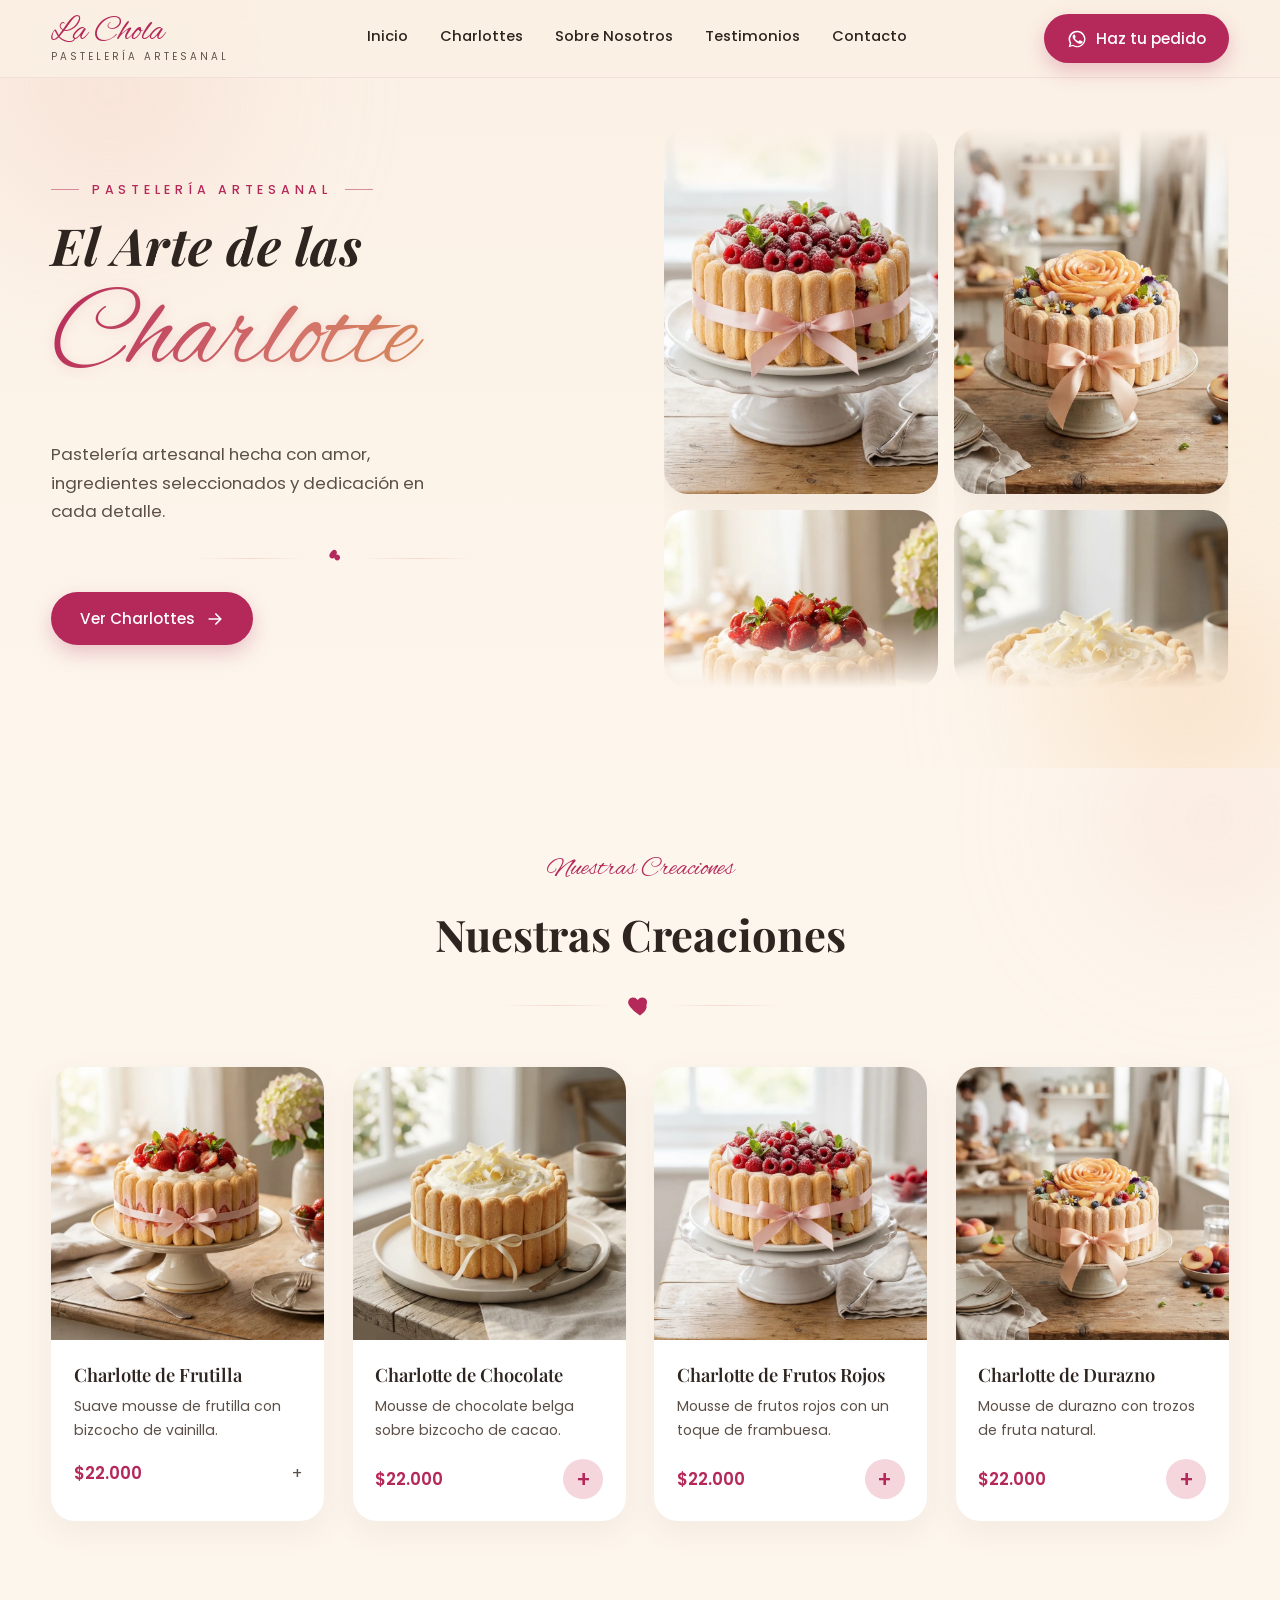
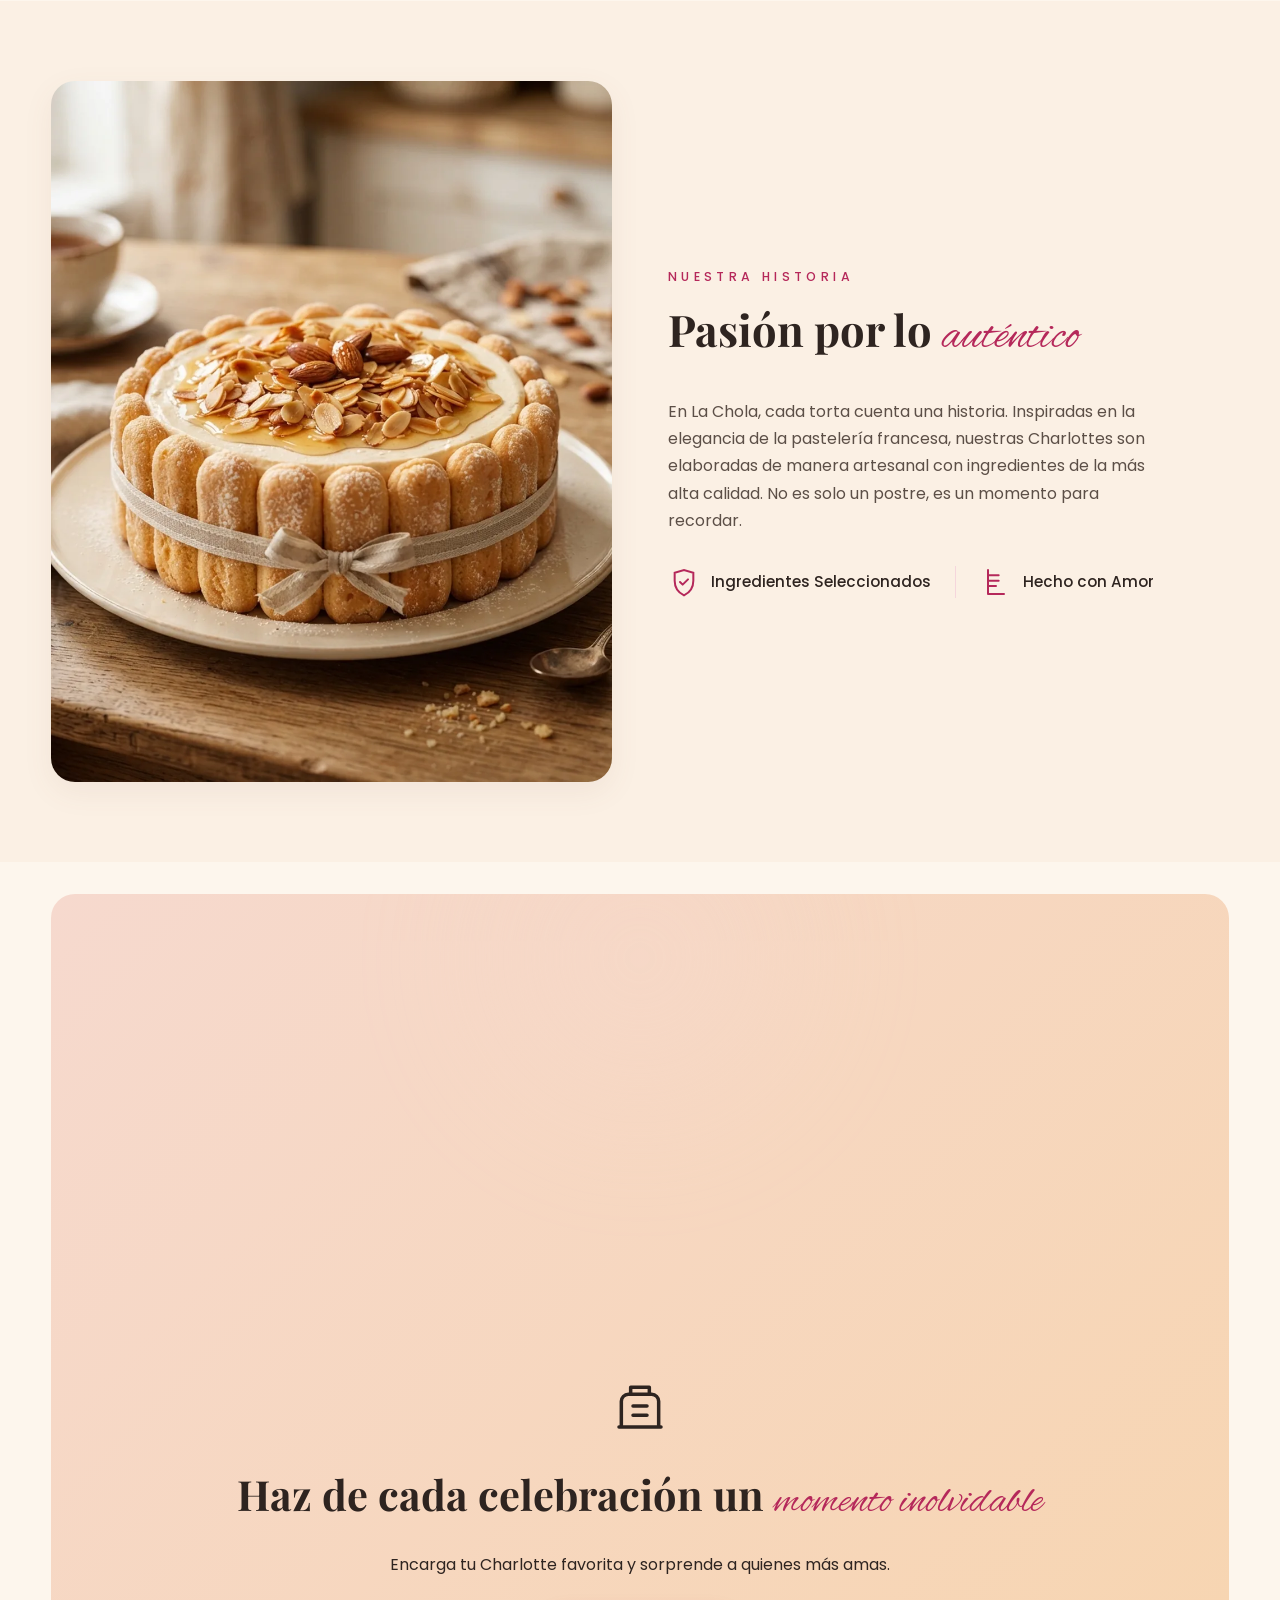
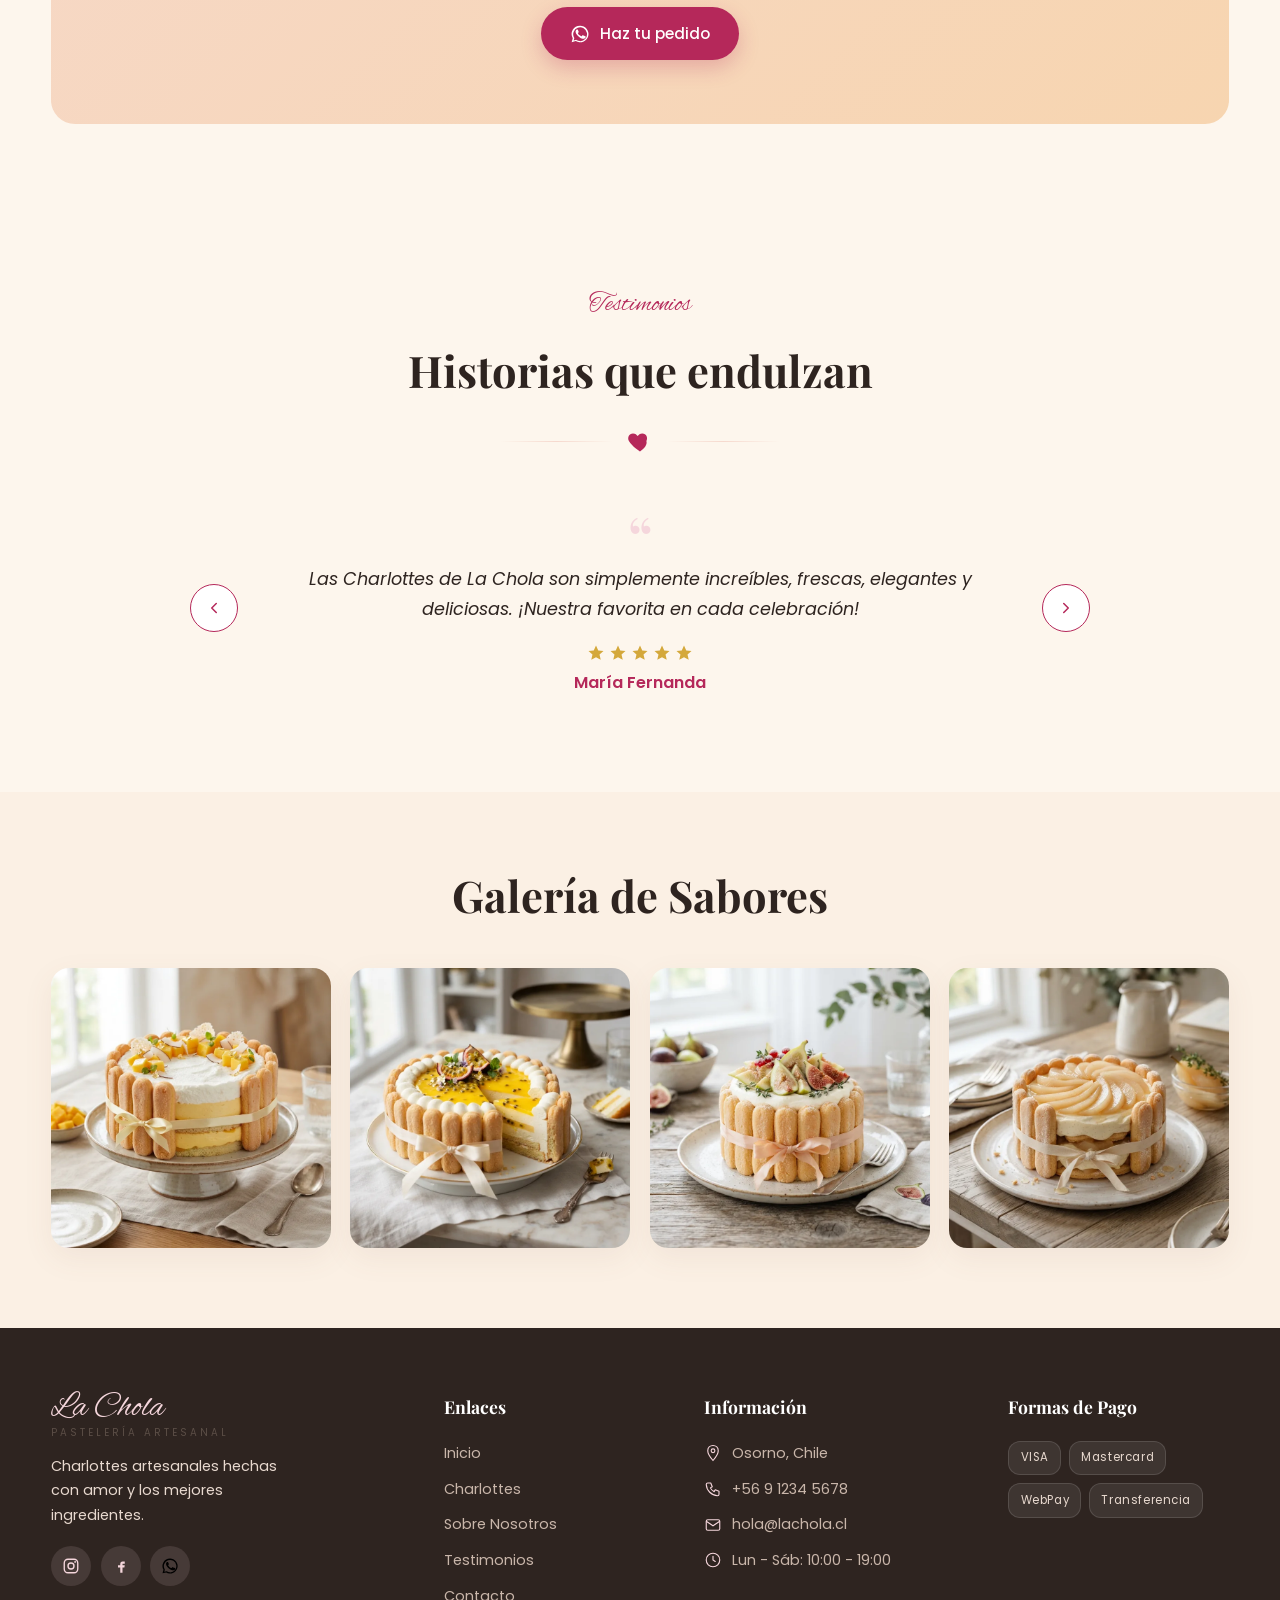
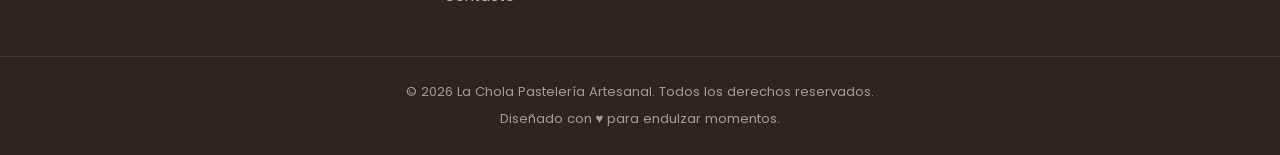
==== commit 9f30192d: "Carrusel vertical infinito en hero + fotos unicas por seccion - Hero: 2 columnas (.hero__col--up / -" ====
--- a/index.html
+++ b/index.html
@@ -134,19 +134,36 @@
         </a>
       </div>
 
-      <div class="hero__grid">
-        <figure class="hero__img hero__img--1">
-          <img src="assets/images/charlotte-frutos-rojos.webp" alt="Charlotte de frutos rojos con moras y arándanos" loading="lazy" />
-        </figure>
-        <figure class="hero__img hero__img--2">
-          <img src="assets/images/charlotte-durazno.webp" alt="Charlotte de durazno con trozos de fruta" loading="lazy" />
-        </figure>
-        <figure class="hero__img hero__img--3">
-          <img src="assets/images/charlotte-frutilla.webp" alt="Charlotte de frutillas enteras" loading="lazy" />
-        </figure>
-        <figure class="hero__img hero__img--4">
-          <img src="assets/images/charlotte-chocolate.webp" alt="Charlotte de chocolate con virutas" loading="lazy" />
-        </figure>
+      <div class="hero__grid" aria-label="Galería de Charlottes en movimiento">
+        <!-- Columna A: scroll vertical hacia ARRIBA -->
+        <div class="hero__col hero__col--up" aria-hidden="false">
+          <div class="hero__track">
+            <figure class="hero__img"><img src="assets/images/charlotte-frutos-rojos.webp" alt="Charlotte de frutos rojos con moras y arándanos" loading="eager" /></figure>
+            <figure class="hero__img"><img src="assets/images/charlotte-frutilla.webp" alt="Charlotte de frutillas enteras" loading="lazy" /></figure>
+            <figure class="hero__img"><img src="assets/images/charlotte-chocolate.webp" alt="Charlotte de chocolate con virutas" loading="lazy" /></figure>
+            <figure class="hero__img"><img src="assets/images/charlotte-durazno.webp" alt="Charlotte de durazno con trozos de fruta" loading="lazy" /></figure>
+            <!-- duplicado para loop infinito seamless -->
+            <figure class="hero__img" aria-hidden="true"><img src="assets/images/charlotte-frutos-rojos.webp" alt="" loading="lazy" /></figure>
+            <figure class="hero__img" aria-hidden="true"><img src="assets/images/charlotte-frutilla.webp" alt="" loading="lazy" /></figure>
+            <figure class="hero__img" aria-hidden="true"><img src="assets/images/charlotte-chocolate.webp" alt="" loading="lazy" /></figure>
+            <figure class="hero__img" aria-hidden="true"><img src="assets/images/charlotte-durazno.webp" alt="" loading="lazy" /></figure>
+          </div>
+        </div>
+
+        <!-- Columna B: scroll vertical hacia ABAJO -->
+        <div class="hero__col hero__col--down" aria-hidden="true">
+          <div class="hero__track">
+            <figure class="hero__img"><img src="assets/images/charlotte-durazno.webp" alt="" loading="lazy" /></figure>
+            <figure class="hero__img"><img src="assets/images/charlotte-chocolate.webp" alt="" loading="lazy" /></figure>
+            <figure class="hero__img"><img src="assets/images/charlotte-frutilla.webp" alt="" loading="lazy" /></figure>
+            <figure class="hero__img"><img src="assets/images/charlotte-frutos-rojos.webp" alt="" loading="lazy" /></figure>
+            <!-- duplicado para loop infinito seamless -->
+            <figure class="hero__img" aria-hidden="true"><img src="assets/images/charlotte-durazno.webp" alt="" loading="lazy" /></figure>
+            <figure class="hero__img" aria-hidden="true"><img src="assets/images/charlotte-chocolate.webp" alt="" loading="lazy" /></figure>
+            <figure class="hero__img" aria-hidden="true"><img src="assets/images/charlotte-frutilla.webp" alt="" loading="lazy" /></figure>
+            <figure class="hero__img" aria-hidden="true"><img src="assets/images/charlotte-frutos-rojos.webp" alt="" loading="lazy" /></figure>
+          </div>
+        </div>
       </div>
     </div>
   </section>
@@ -355,10 +372,10 @@
         <h2 class="seccion__titulo script-acento--titulo">Galería de Sabores</h2>
       </header>
       <div class="galeria__grid">
-        <figure class="galeria__item"><img src="assets/images/galeria-mesa.webp" alt="Mesa de postres variados" loading="lazy" /></figure>
-        <figure class="galeria__item"><img src="assets/images/charlotte-chocolate-catalogo.webp" alt="Charlotte de chocolate en primer plano" loading="lazy" /></figure>
-        <figure class="galeria__item"><img src="assets/images/charlotte-frutilla-catalogo.webp" alt="Charlotte de frutillas" loading="lazy" /></figure>
-        <figure class="galeria__item"><img src="assets/images/charlotte-frutos-rojos-catalogo.webp" alt="Charlotte de frutos rojos vista superior" loading="lazy" /></figure>
+        <figure class="galeria__item"><img src="assets/images/galeria-mesa.webp" alt="Charlotte de mango y coco, tonos suaves amarillos" loading="lazy" /></figure>
+        <figure class="galeria__item"><img src="assets/images/galeria-maracuya.webp" alt="Charlotte de maracuyá con chocolate blanco" loading="lazy" /></figure>
+        <figure class="galeria__item"><img src="assets/images/galeria-higos.webp" alt="Charlotte de mascarpone e higos" loading="lazy" /></figure>
+        <figure class="galeria__item"><img src="assets/images/galeria-pera.webp" alt="Charlotte de pera y vainilla" loading="lazy" /></figure>
       </div>
     </div>
   </section>
--- a/css/estilos.css
+++ b/css/estilos.css
@@ -288,21 +288,57 @@
 }
 .hero__parrafo { font-size: 1.05rem; max-width: 420px; margin-bottom: 0.5rem; }
 
+/* --- Carrusel vertical infinito (efecto boutique) ---
+   Dos columnas fijas; cada columna contiene un track de imágenes
+   que se desplaza verticalmente de forma continua. El track lleva
+   el set de imágenes duplicado (×2) para lograr un loop seamless:
+   al llegar a translateY(-50%) el segundo set queda donde empezó el
+   primero y la animación se reinicia sin salto. */
 .hero__grid {
   display: grid;
   grid-template-columns: 1fr 1fr;
   gap: 1rem;
-}
+  height: 560px;          /* alto fijo: recorta lo que sobra y deja ver el scroll */
+}
+.hero__col {
+  position: relative;
+  overflow: hidden;
+  border-radius: var(--radius-lg);
+  /* Fade suave arriba y abajo para que entren/salgan las imágenes sin corte brusco */
+  -webkit-mask-image: linear-gradient(to bottom, transparent 0%, #000 12%, #000 88%, transparent 100%);
+          mask-image: linear-gradient(to bottom, transparent 0%, #000 12%, #000 88%, transparent 100%);
+}
+.hero__track {
+  display: flex;
+  flex-direction: column;
+  will-change: transform;
+}
+.hero__col--up .hero__track   { animation: scroll-up   40s linear infinite; }
+.hero__col--down .hero__track { animation: scroll-down 44s linear infinite; }
+
 .hero__img {
+  flex: 0 0 auto;
+  width: 100%;
+  aspect-ratio: 3/4;
   border-radius: var(--radius-lg);
   overflow: hidden;
   box-shadow: var(--sombra-card);
-  aspect-ratio: 3/4;
   background: var(--fondo-secundario);
-}
+  /* separación como margin-top (no gap) para que el track sean 8 unidades
+     idénticas fig+margin y translateY(-50%) aterrice sin salto en el loop */
+  margin-top: 1rem;
+}
+.hero__img:first-child { margin-top: 0; }
 .hero__img img { width: 100%; height: 100%; object-fit: cover; }
-.hero__img--1 { transform: translateY(-12px); }
-.hero__img--4 { transform: translateY(12px); }
+
+@keyframes scroll-up {
+  from { transform: translateY(0); }
+  to   { transform: translateY(-50%); }
+}
+@keyframes scroll-down {
+  from { transform: translateY(-50%); }
+  to   { transform: translateY(0); }
+}
 
 /* =========================================================
    SECCIONES genéricas
@@ -585,7 +621,7 @@
   .hero__parrafo { margin-inline: auto; }
   .divisor { margin-inline: auto; }
   .hero__etiqueta { justify-content: center; }
-  .hero__grid { max-width: 420px; margin-inline: auto; width: 100%; }
+  .hero__grid { max-width: 420px; margin-inline: auto; width: 100%; height: 460px; }
 
   .historia__inner { grid-template-columns: 1fr; gap: 2rem; }
   .historia__img { max-width: 460px; margin-inline: auto; }
@@ -618,7 +654,7 @@
   .hero__titulo-2 { font-size: 3.4rem; }
   .hero__etiqueta { letter-spacing: 0.28em; font-size: 0.7rem; }
   .hero__etiqueta-linea { width: 18px; }
-  .hero__grid { gap: 0.6rem; }
+  .hero__grid { gap: 0.6rem; height: 420px; }
   .cta-banner { padding: 2.5rem 1rem; }
 }
 
@@ -668,4 +704,10 @@
     scroll-behavior: auto !important;
   }
   .hero__titulo-2 { filter: none; }
-}
+  /* Detener el carrusel del hero: track quieto en posiciones legibles */
+  .hero__col--up .hero__track,
+  .hero__col--down .hero__track {
+    animation: none !important;
+    transform: translateY(0);
+  }
+}
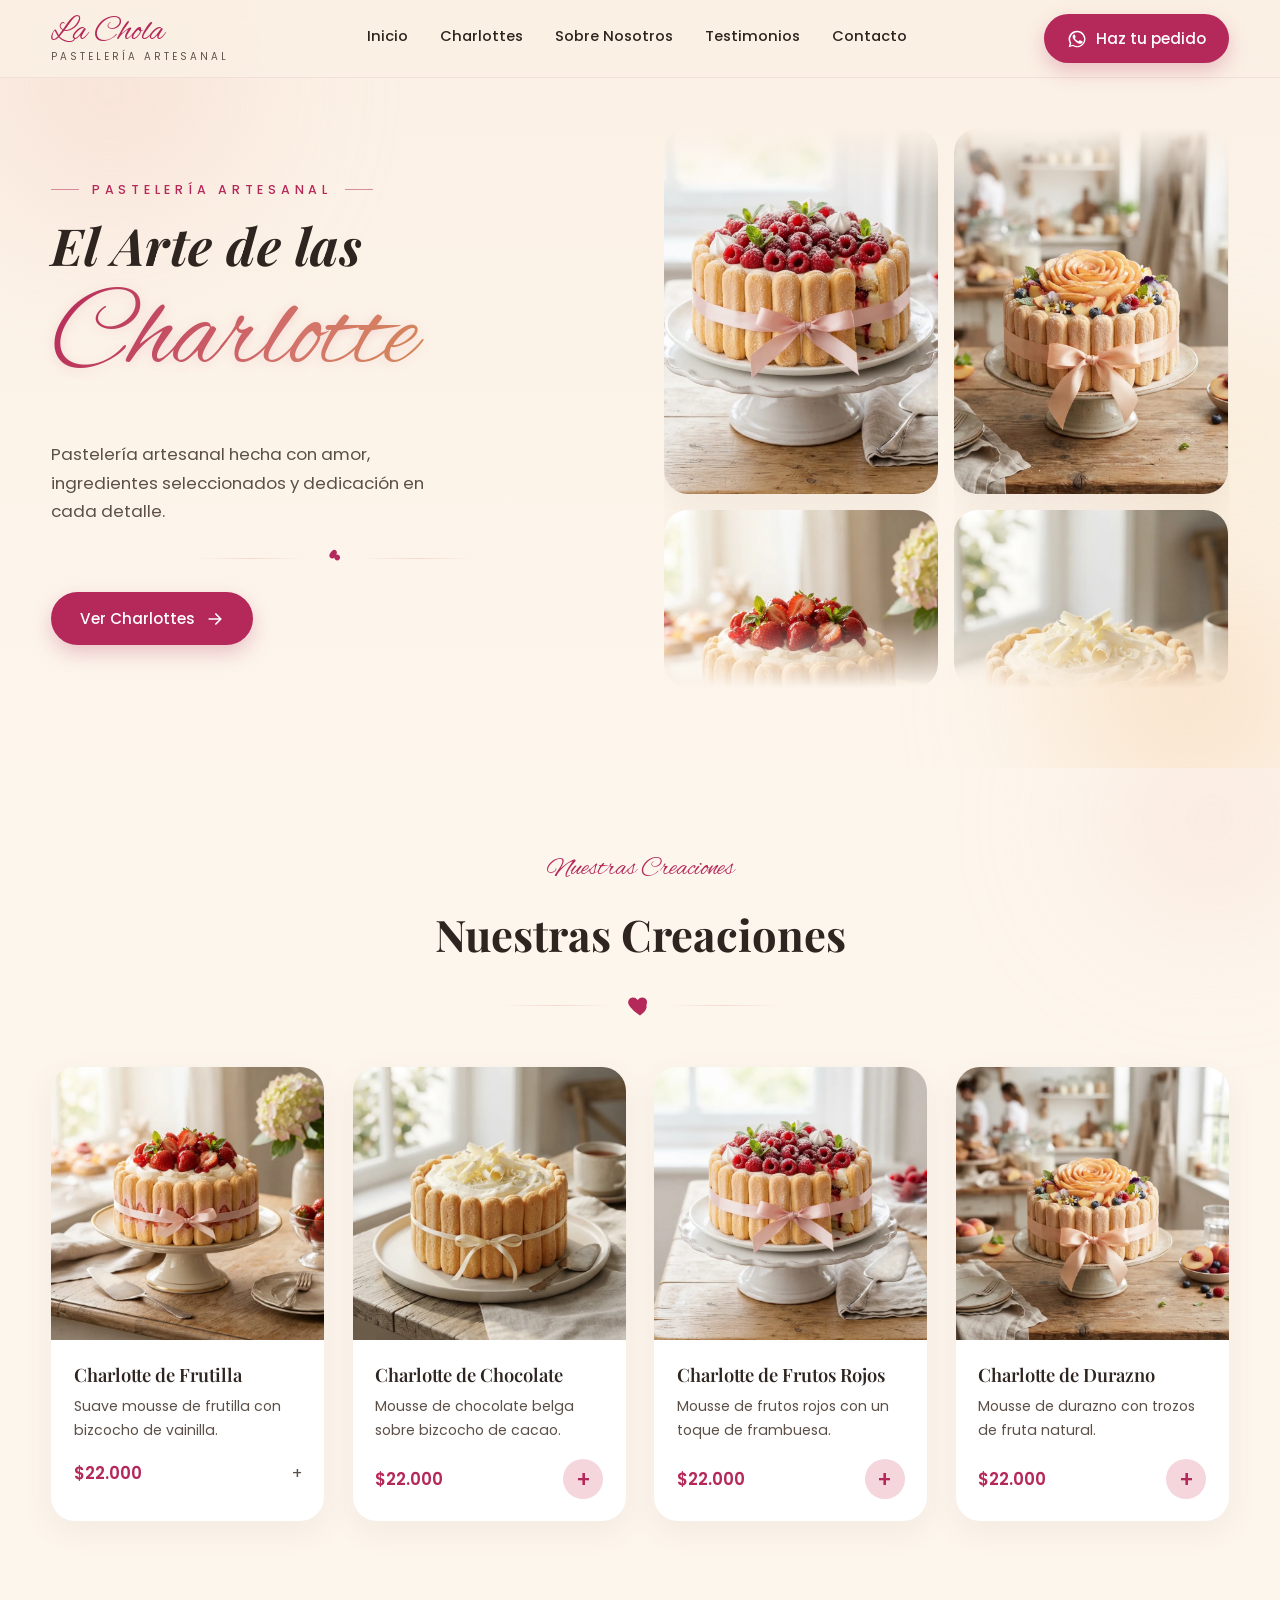
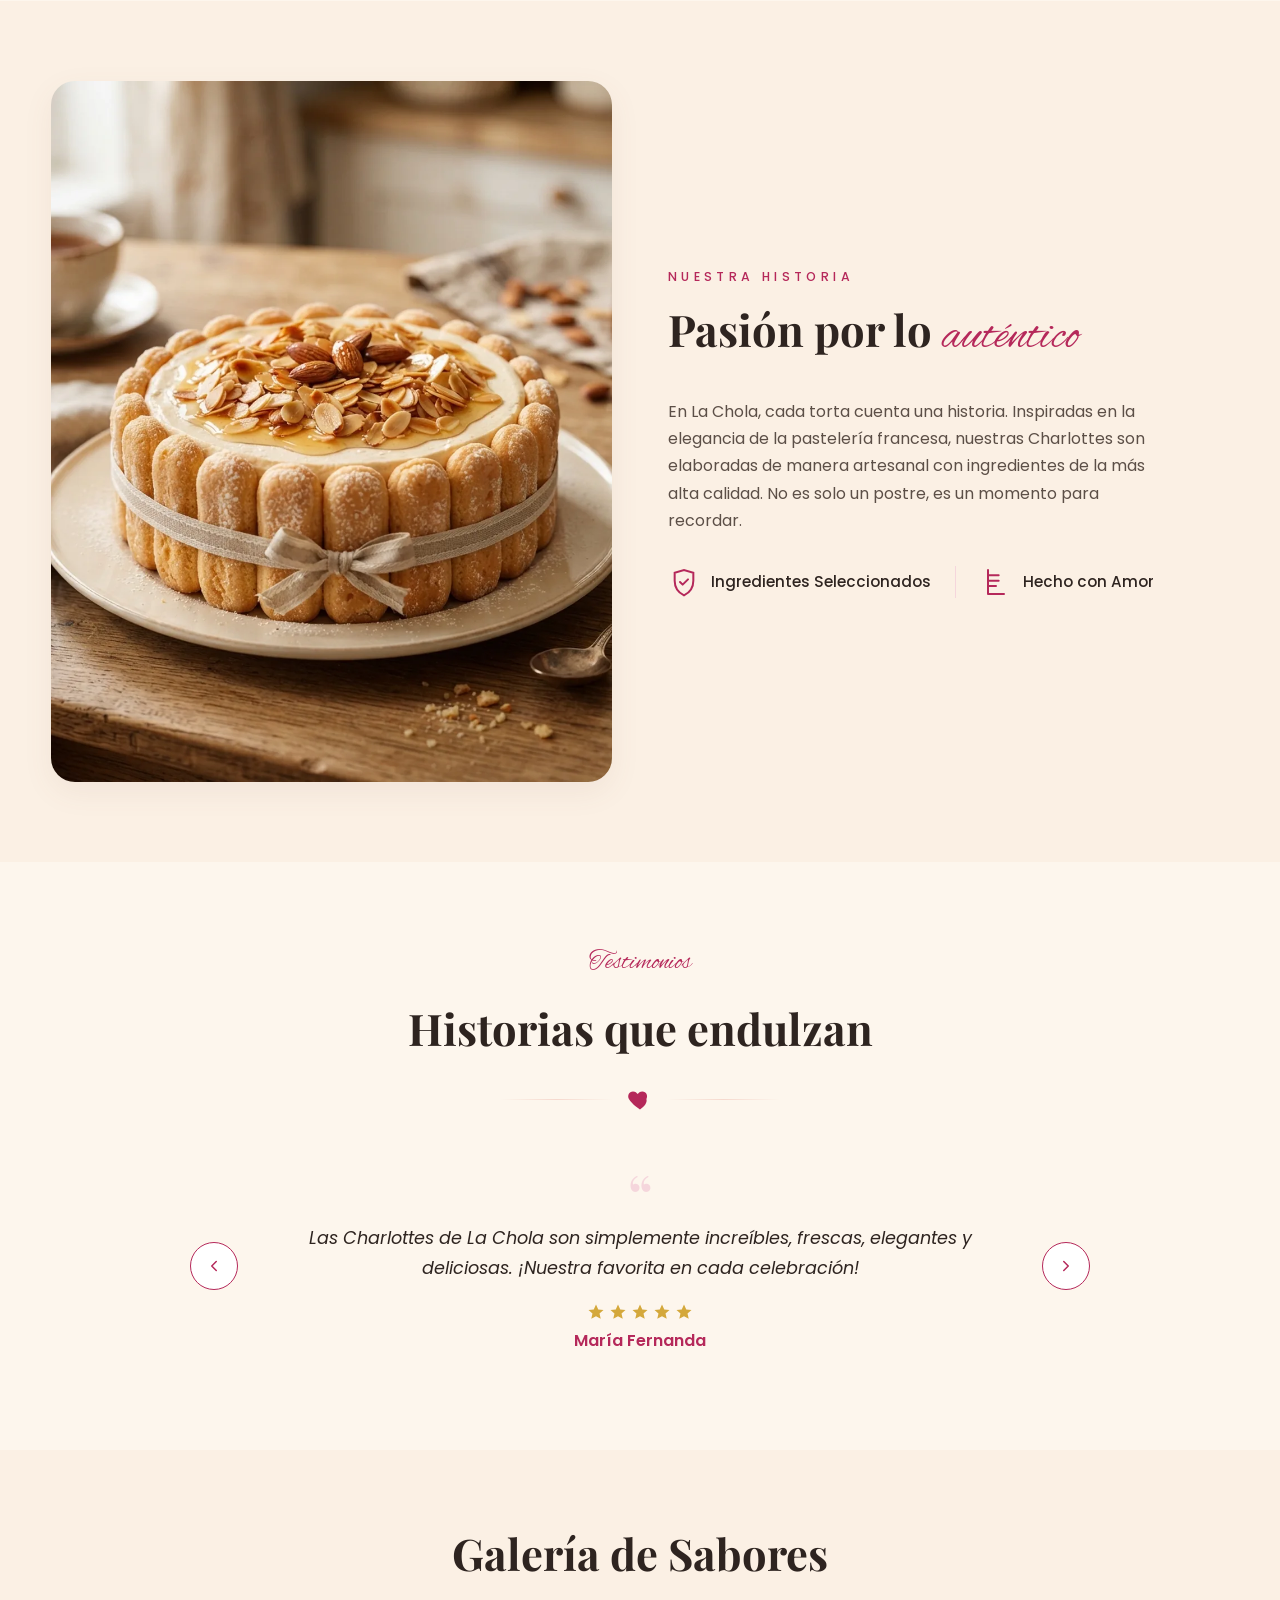
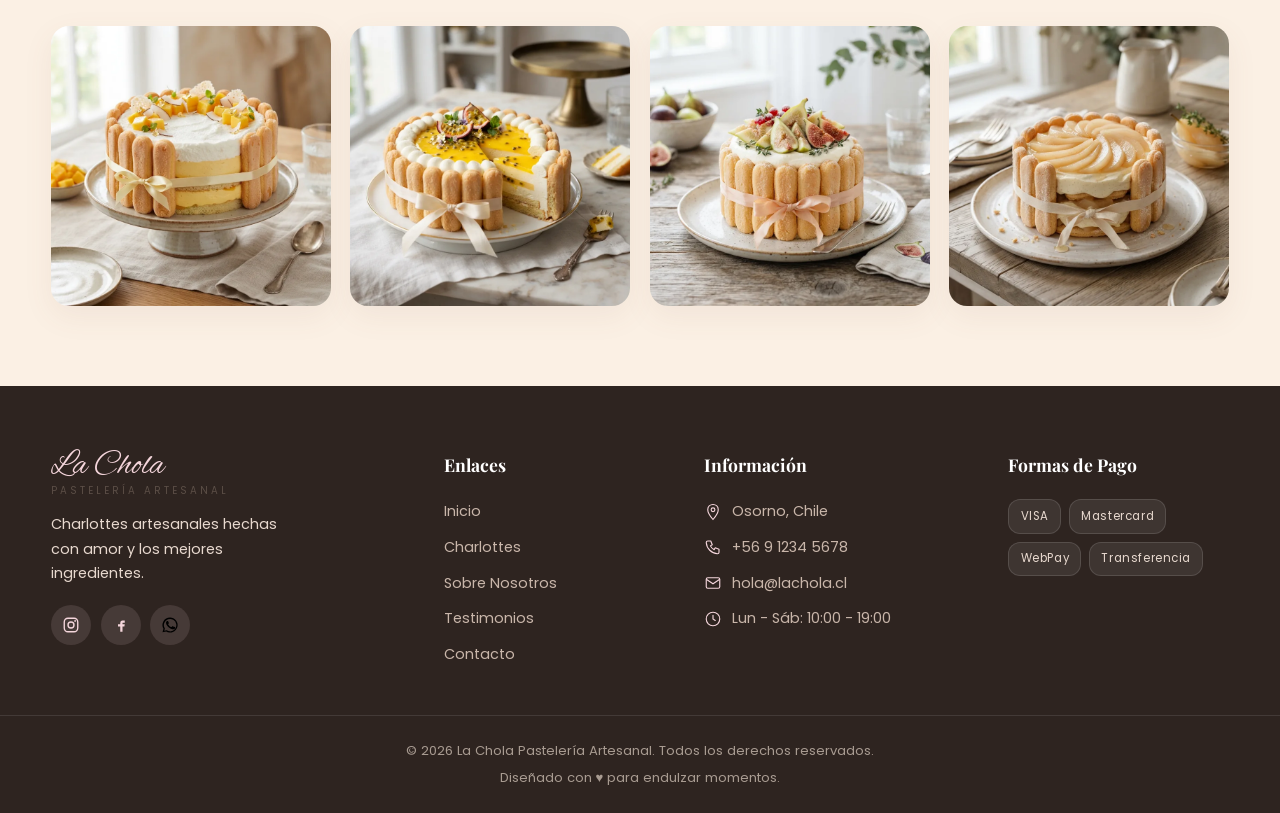
==== commit 11d6098d: "Primera pagina de producto individual (demo: Frutilla) + quitar CTA banner - Eliminada seccion CTA b" ====
--- a/index.html
+++ b/index.html
@@ -190,8 +190,10 @@
             <img src="assets/images/charlotte-frutilla-catalogo.webp" alt="Charlotte de Frutilla" loading="lazy" />
           </div>
           <div class="card__cuerpo">
-            <h3 class="card__nombre">Charlotte de Frutilla</h3>
-            <p class="card__desc">Suave mousse de frutilla con bizcocho de vainilla.</p>
+            <a href="productos/frutilla.html" class="card__enlace-producto" aria-label="Ver detalle de Charlotte de Frutilla">
+              <h3 class="card__nombre">Charlotte de Frutilla</h3>
+              <p class="card__desc">Suave mousse de frutilla con bizcocho de vainilla.</p>
+            </a>
             <div class="card__pie">
               <span class="card__precio">$22.000</span>
               <a href="https://wa.me/56912345678?text=Hola%2C%20quiero%20pedir%20una%20Charlotte%20de%20Frutilla"
@@ -282,27 +284,6 @@
   </section>
 
   <!-- =========================================
-       CTA BANNER
-  ========================================== -->
-  <section class="seccion cta-seccion">
-    <div class="container">
-      <div class="cta-banner">
-        <div class="ac ac--center ac--rosa" aria-hidden="true"></div>
-        <svg class="cta-banner__icono" viewBox="0 0 24 24" aria-hidden="true"><path d="M4 21V10a3 3 0 0 1 3-3h10a3 3 0 0 1 3 3v11M4 21h16M4 21H3M20 21h1M8 7V4h8v3M9 12h6M9 16h6" fill="none" stroke="currentColor" stroke-width="1.5" stroke-linecap="round" stroke-linejoin="round"/></svg>
-        <h2 class="cta-banner__titulo">
-          Haz de cada celebración un <span class="script-acento">momento inolvidable</span>
-        </h2>
-        <p class="cta-banner__parrafo">Encarga tu Charlotte favorita y sorprende a quienes más amas.</p>
-        <a href="https://wa.me/56912345678?text=Hola%20La%20Chola%2C%20quiero%20hacer%20un%20pedido"
-           class="btn btn--primary" target="_blank" rel="noopener">
-          <svg class="icon" viewBox="0 0 24 24" aria-hidden="true"><path d="M17.5 14.4c-.3-.1-1.7-.8-2-.9-.3-.1-.5-.1-.6.1-.2.3-.7.9-.8 1-.2.2-.3.2-.6.1-.3-.1-1.2-.4-2.3-1.4-.9-.8-1.4-1.7-1.6-2-.2-.3 0-.5.1-.6l.4-.5c.1-.2.2-.3.3-.5.1-.2 0-.4 0-.5 0-.1-.6-1.5-.9-2.1-.2-.5-.4-.5-.6-.5h-.5c-.2 0-.5.1-.7.4-.3.3-1 1-1 2.4s1.1 2.8 1.2 3c.1.2 2.1 3.3 5.2 4.6.7.3 1.3.5 1.7.6.7.2 1.4.2 1.9.1.6-.1 1.7-.7 2-1.4.2-.7.2-1.2.2-1.4-.1-.1-.3-.2-.6-.3z"/><path d="M12 2a10 10 0 0 0-8.7 15l-1.3 4.8 4.9-1.3A10 10 0 1 0 12 2zm0 18.3c-1.5 0-3-.4-4.3-1.2l-.3-.2-3 .8.8-2.9-.2-.3a8.3 8.3 0 1 1 7 4.1z"/></svg>
-          Haz tu pedido
-        </a>
-      </div>
-    </div>
-  </section>
-
-  <!-- =========================================
        TESTIMONIOS
   ========================================== -->
   <section class="seccion testimonios" id="testimonios">
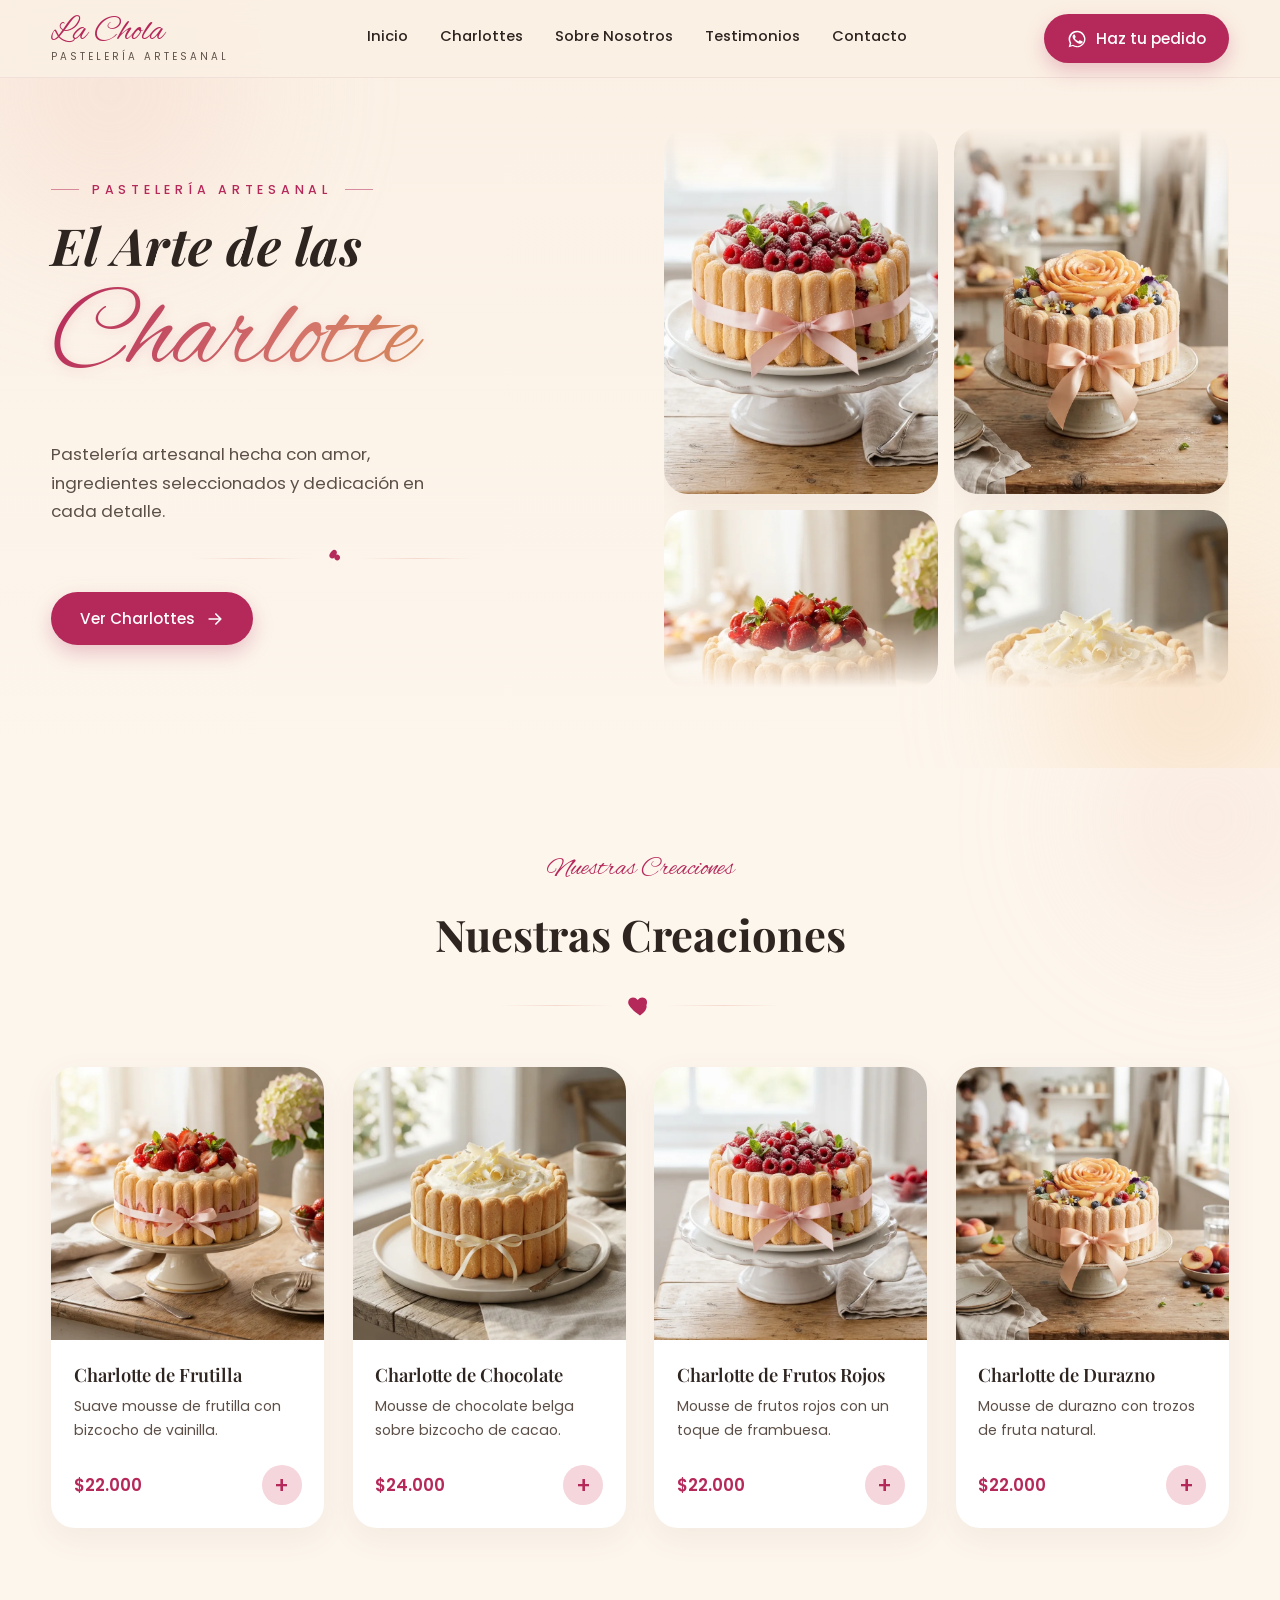
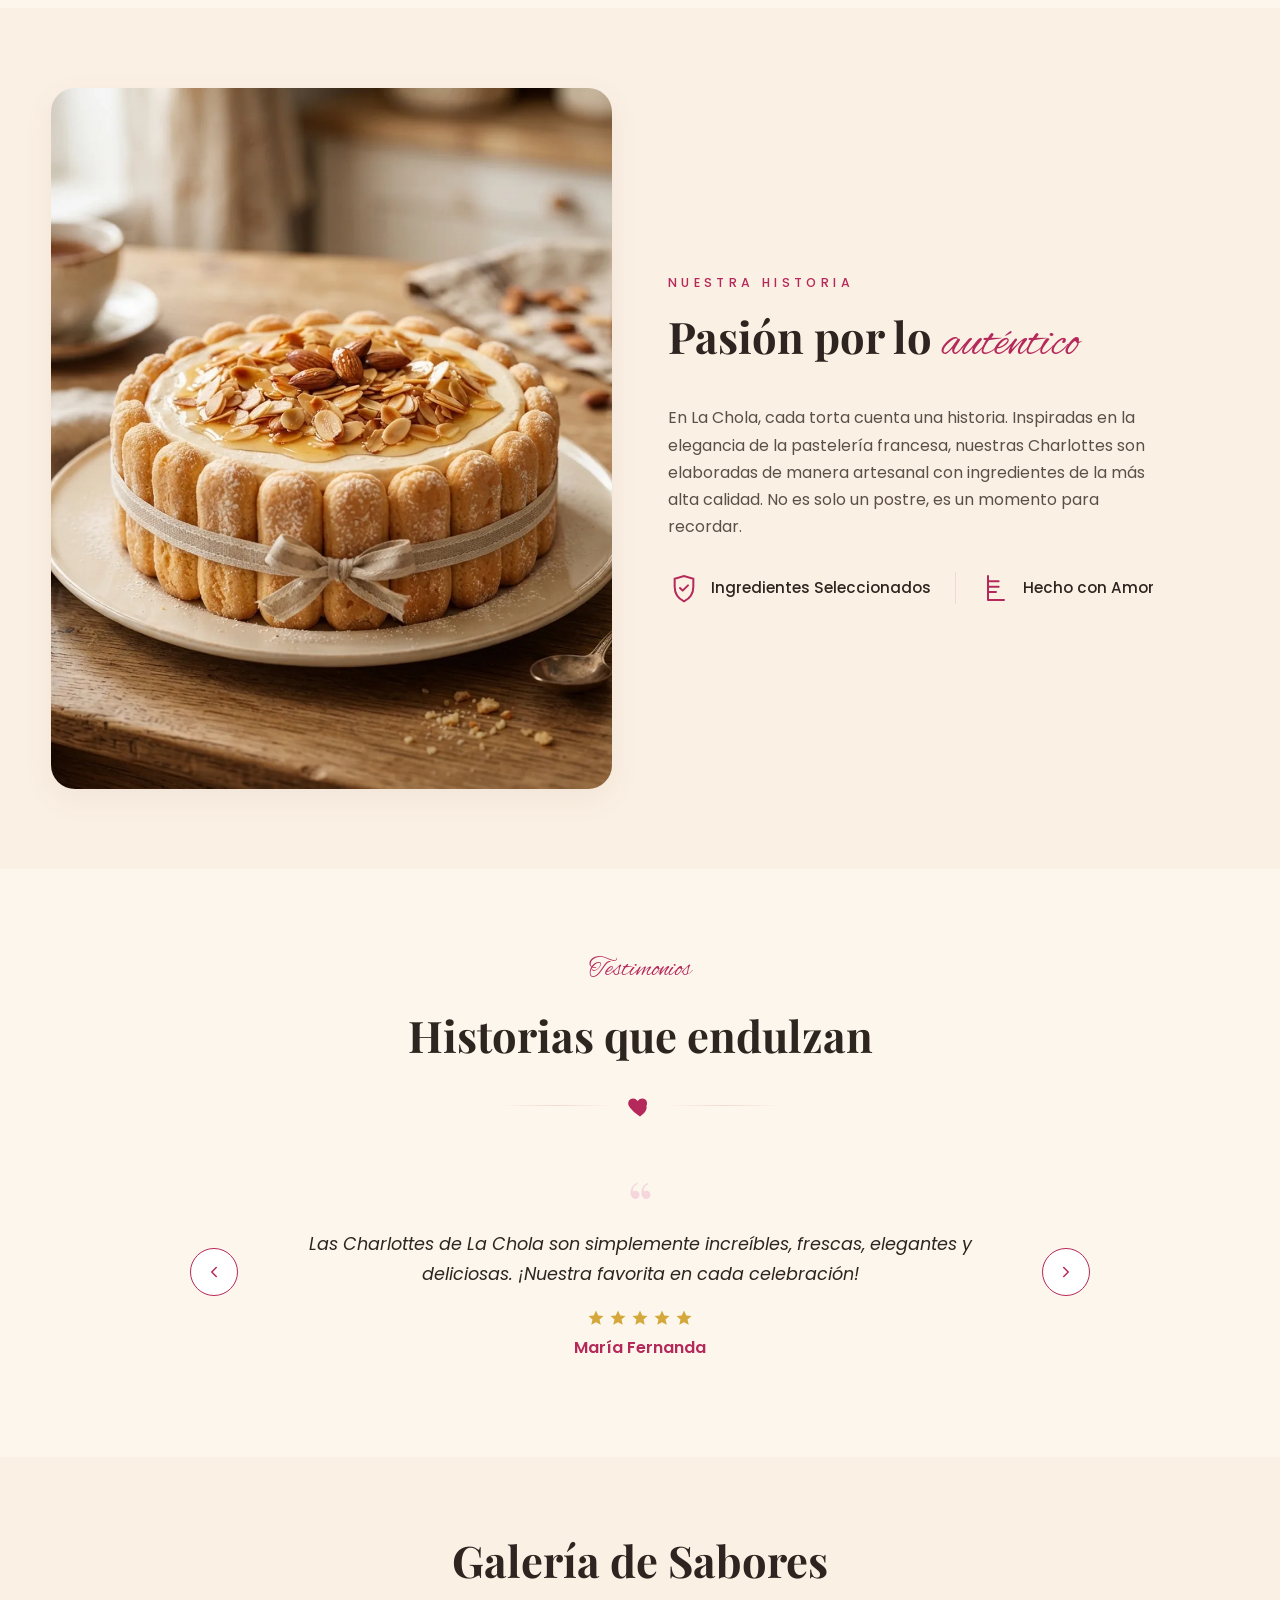
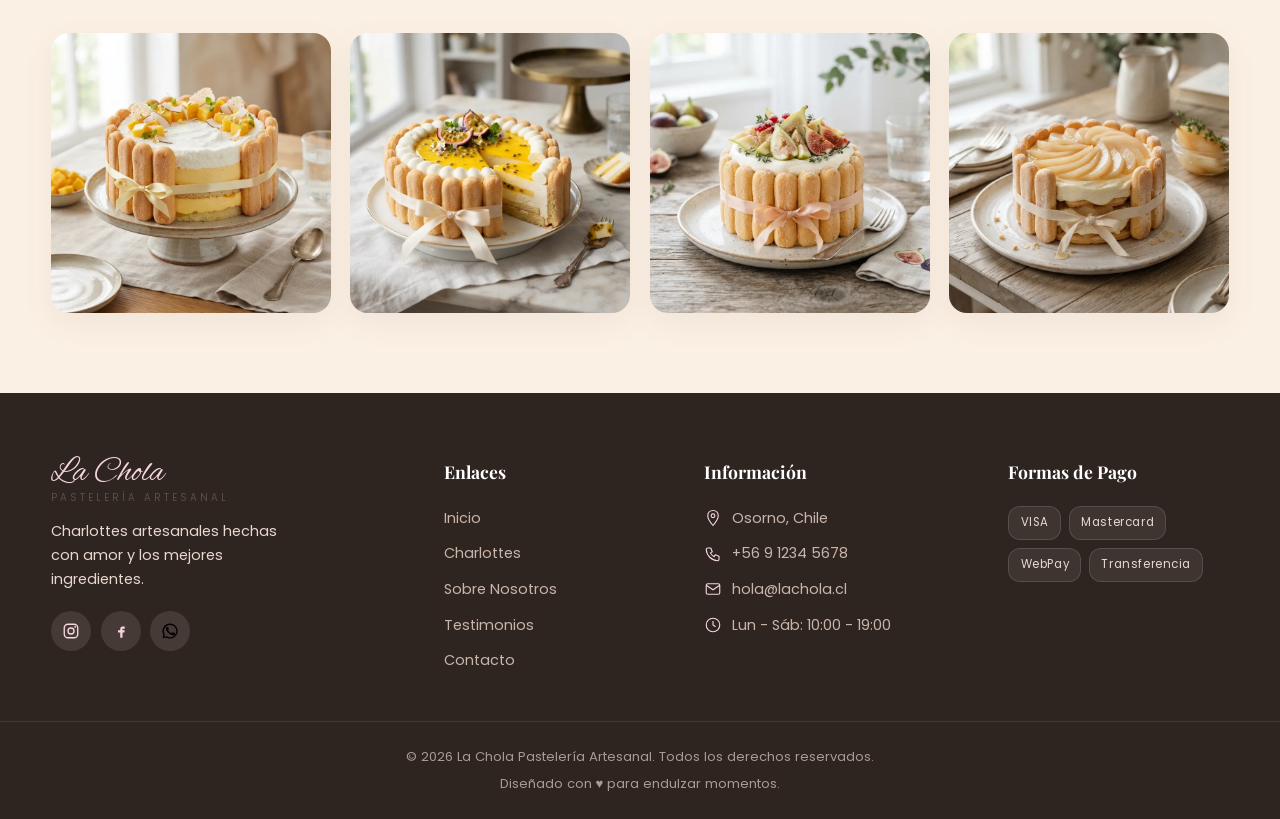
==== commit 12072dc0: "Paginas de producto para los 4 sabores + responsive + quitar elaboracion - 3 paginas nuevas: chocola" ====
--- a/index.html
+++ b/index.html
@@ -197,7 +197,7 @@
             <div class="card__pie">
               <span class="card__precio">$22.000</span>
               <a href="https://wa.me/56912345678?text=Hola%2C%20quiero%20pedir%20una%20Charlotte%20de%20Frutilla"
-                 class="card___mas" target="_blank" rel="noopener" aria-label="Agregar Charlotte de Frutilla al pedido">+</a>
+                 class="card__mas" target="_blank" rel="noopener" aria-label="Agregar Charlotte de Frutilla al pedido">+</a>
             </div>
           </div>
         </article>
@@ -207,10 +207,12 @@
             <img src="assets/images/charlotte-chocolate-catalogo.webp" alt="Charlotte de Chocolate" loading="lazy" />
           </div>
           <div class="card__cuerpo">
-            <h3 class="card__nombre">Charlotte de Chocolate</h3>
-            <p class="card__desc">Mousse de chocolate belga sobre bizcocho de cacao.</p>
+            <a href="productos/chocolate.html" class="card__enlace-producto" aria-label="Ver detalle de Charlotte de Chocolate">
+              <h3 class="card__nombre">Charlotte de Chocolate</h3>
+              <p class="card__desc">Mousse de chocolate belga sobre bizcocho de cacao.</p>
+            </a>
             <div class="card__pie">
-              <span class="card__precio">$22.000</span>
+              <span class="card__precio">$24.000</span>
               <a href="https://wa.me/56912345678?text=Hola%2C%20quiero%20pedir%20una%20Charlotte%20de%20Chocolate"
                  class="card__mas" target="_blank" rel="noopener" aria-label="Agregar Charlotte de Chocolate al pedido">+</a>
             </div>
@@ -222,8 +224,10 @@
             <img src="assets/images/charlotte-frutos-rojos-catalogo.webp" alt="Charlotte de Frutos Rojos" loading="lazy" />
           </div>
           <div class="card__cuerpo">
-            <h3 class="card__nombre">Charlotte de Frutos Rojos</h3>
-            <p class="card__desc">Mousse de frutos rojos con un toque de frambuesa.</p>
+            <a href="productos/frutos-rojos.html" class="card__enlace-producto" aria-label="Ver detalle de Charlotte de Frutos Rojos">
+              <h3 class="card__nombre">Charlotte de Frutos Rojos</h3>
+              <p class="card__desc">Mousse de frutos rojos con un toque de frambuesa.</p>
+            </a>
             <div class="card__pie">
               <span class="card__precio">$22.000</span>
               <a href="https://wa.me/56912345678?text=Hola%2C%20quiero%20pedir%20una%20Charlotte%20de%20Frutos%20Rojos"
@@ -237,8 +241,10 @@
             <img src="assets/images/charlotte-durazno-catalogo.webp" alt="Charlotte de Durazno" loading="lazy" />
           </div>
           <div class="card__cuerpo">
-            <h3 class="card__nombre">Charlotte de Durazno</h3>
-            <p class="card__desc">Mousse de durazno con trozos de fruta natural.</p>
+            <a href="productos/durazno.html" class="card__enlace-producto" aria-label="Ver detalle de Charlotte de Durazno">
+              <h3 class="card__nombre">Charlotte de Durazno</h3>
+              <p class="card__desc">Mousse de durazno con trozos de fruta natural.</p>
+            </a>
             <div class="card__pie">
               <span class="card__precio">$22.000</span>
               <a href="https://wa.me/56912345678?text=Hola%2C%20quiero%20pedir%20una%20Charlotte%20de%20Durazno"
--- a/css/estilos.css
+++ b/css/estilos.css
@@ -381,6 +381,20 @@
 }
 .card__img img { width: 100%; height: 100%; object-fit: cover; }
 .card__cuerpo { padding: 1.2rem 1.4rem 1.4rem; }
+.card__enlace-producto {
+  display: block;
+  color: inherit;
+  text-decoration: none;
+  border-radius: 4px;
+  margin: -0.2rem -0.2rem 0.2rem;
+  padding: 0.2rem;
+  transition: color var(--transicion);
+}
+.card__enlace-producto:hover .card__nombre { color: var(--rosa-vino); }
+.card__enlace-producto:focus-visible {
+  outline: 3px solid var(--rosa-vino);
+  outline-offset: 3px;
+}
 .card__nombre {
   font-family: var(--font-titulo);
   font-weight: 600;
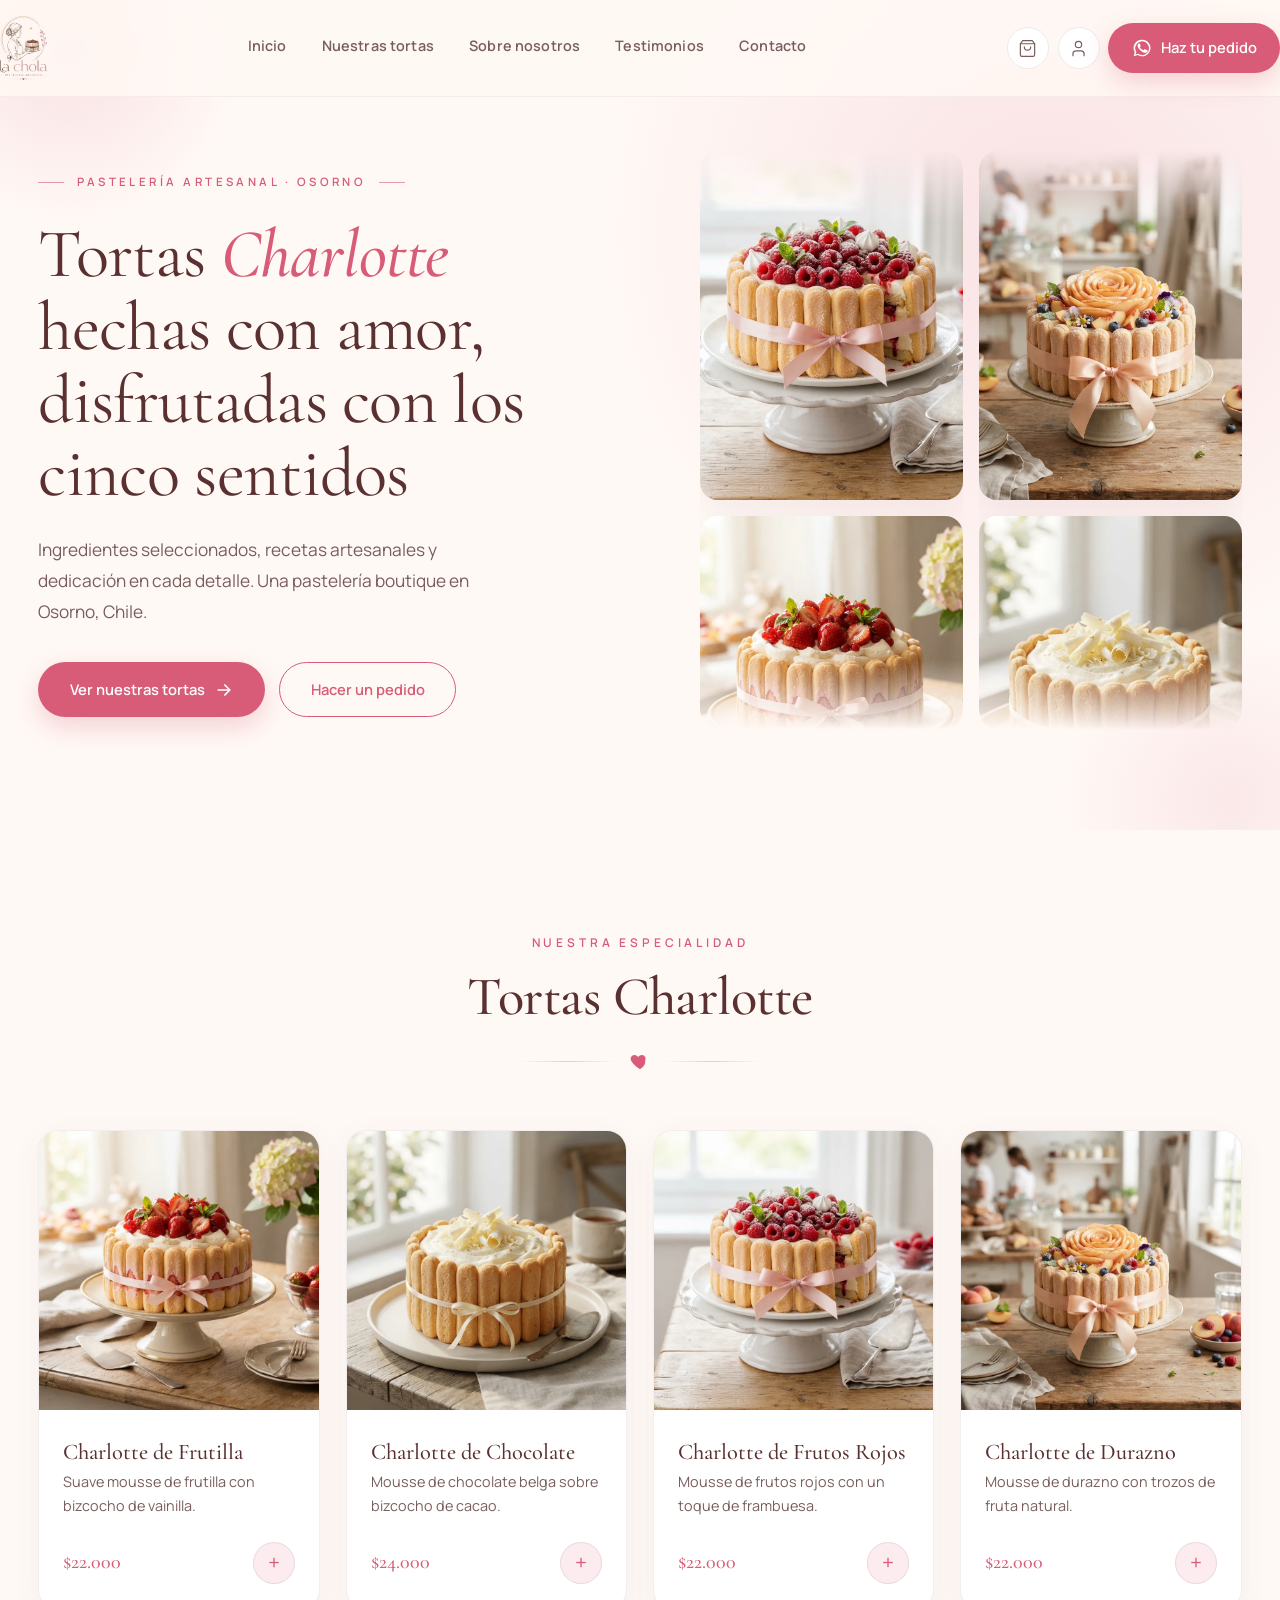
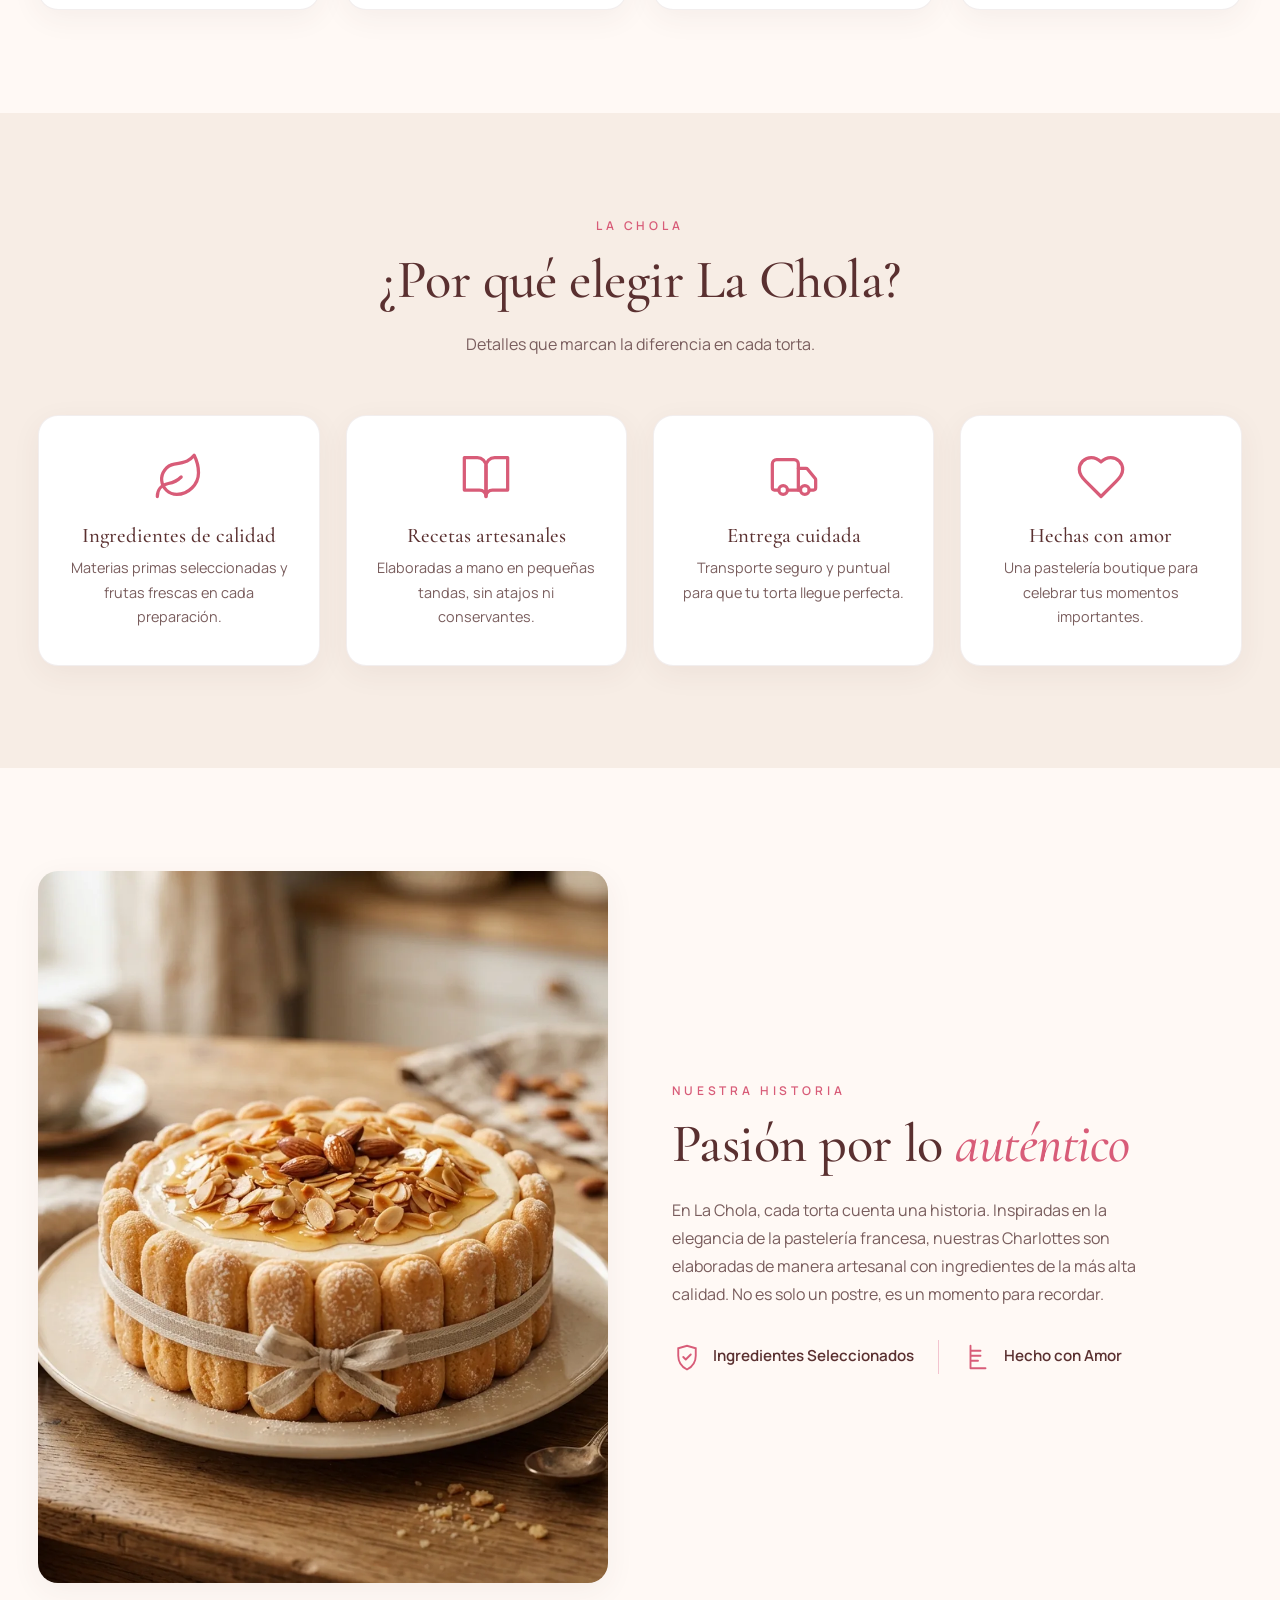
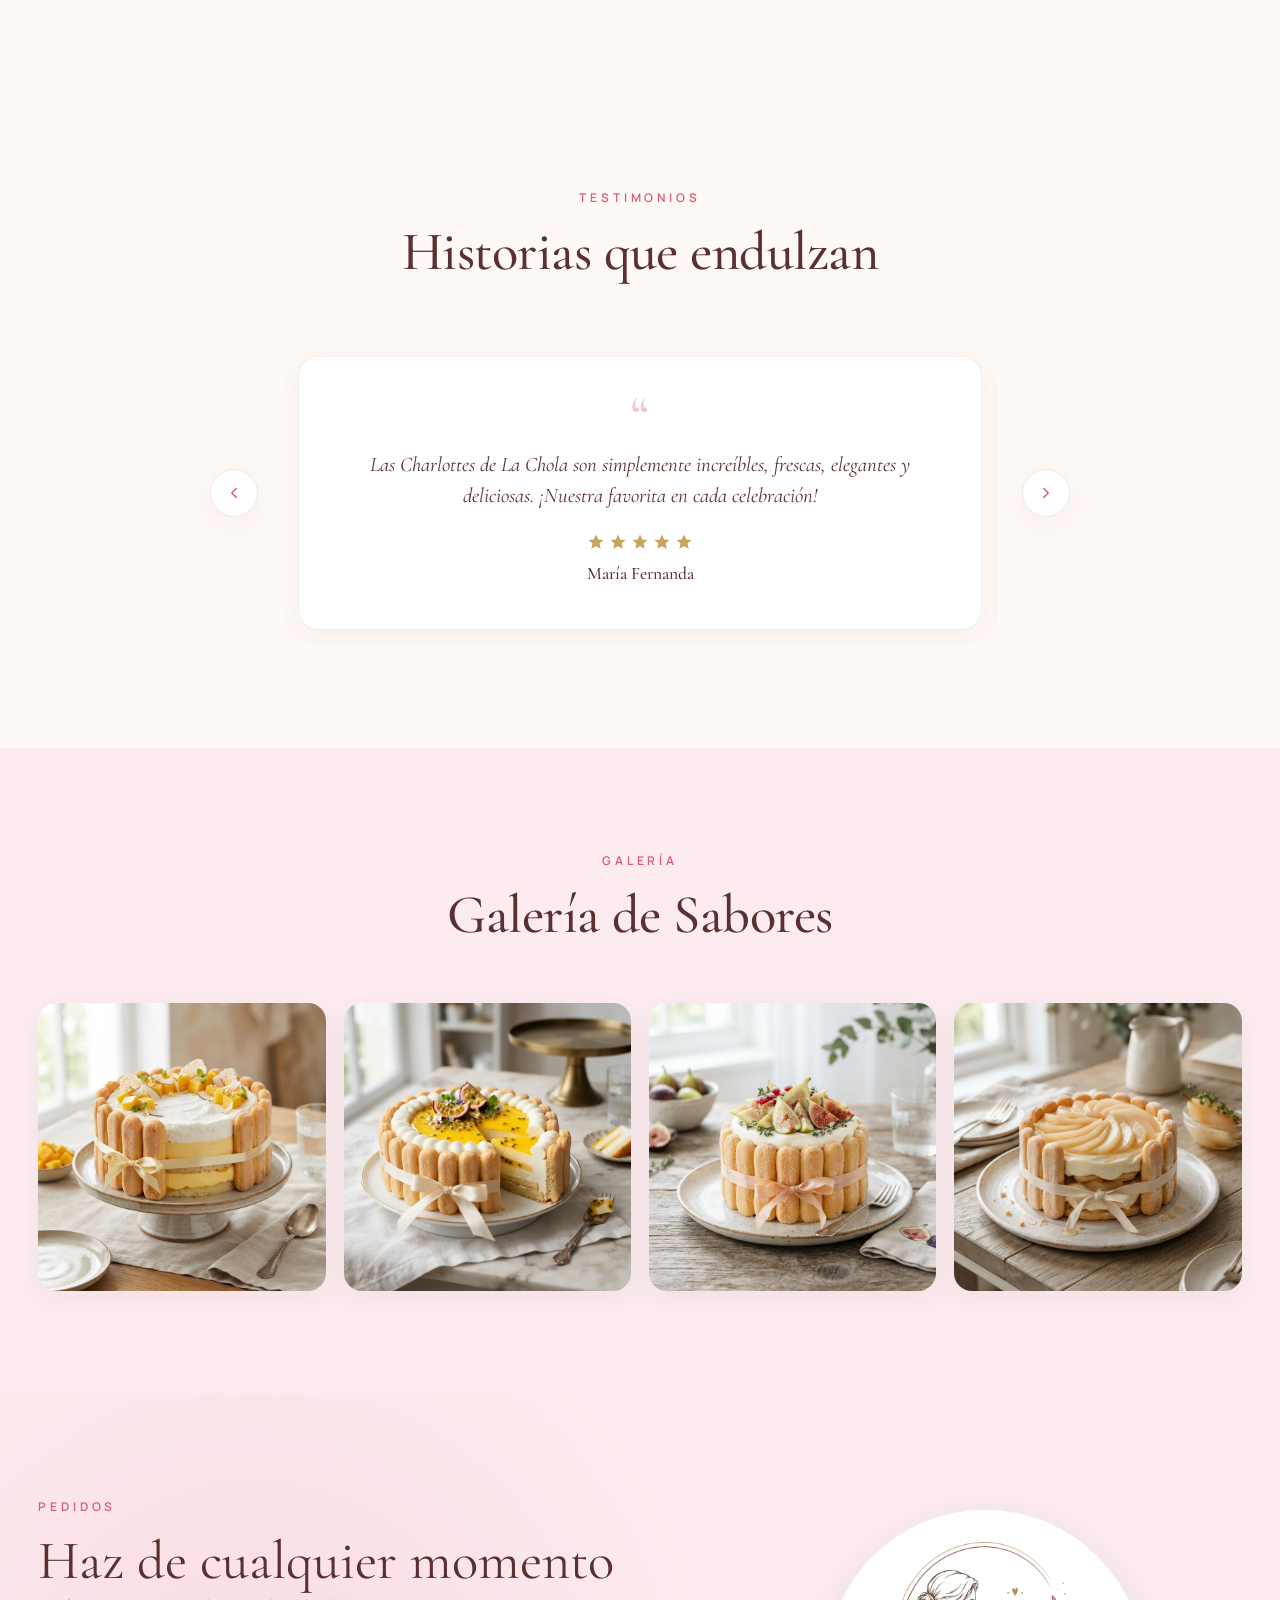
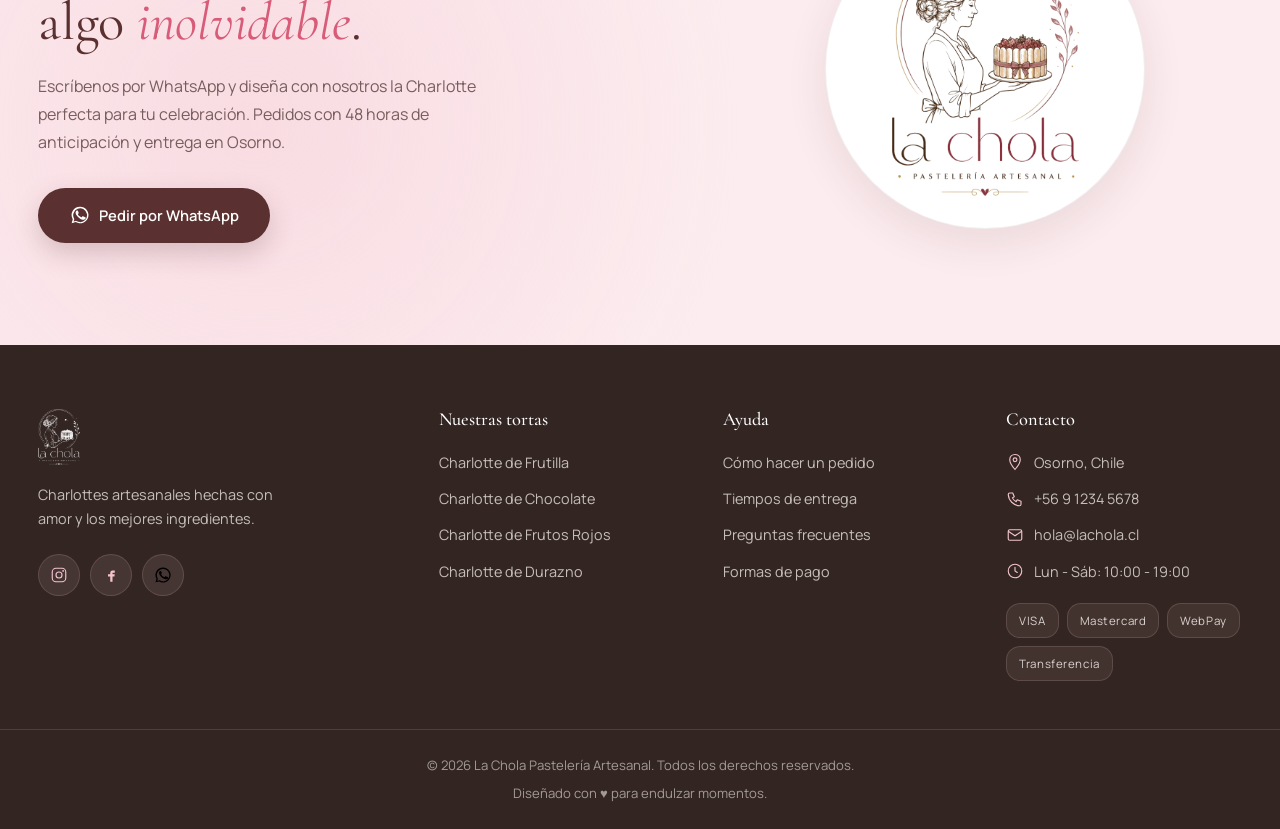
==== commit a55f5bef: "Rediseño completo: hero animado, nuevo logo, favicons y páginas de producto pulidas" ====
--- a/index.html
+++ b/index.html
@@ -3,14 +3,16 @@
 <head>
   <meta charset="UTF-8" />
   <meta name="viewport" content="width=device-width, initial-scale=1.0" />
-  <meta name="theme-color" content="#B5285A" />
+  <meta name="theme-color" content="#D85C78" />
   <meta name="description" content="La Chola · Pastelería Artesanal. Charlottes artesanales hechas con amor, ingredientes seleccionados y dedicación en cada detalle. Pedidos online vía WhatsApp en Osorno, Chile." />
   <meta name="author" content="La Chola Pastelería Artesanal" />
   <link rel="canonical" href="https://lachola.cl/" />
 
-  <!-- Favicon (SVG vectorial) -->
-  <link rel="icon" type="image/svg+xml" href="assets/images/favicon.svg" />
-  <link rel="apple-touch-icon" href="assets/images/favicon.svg" />
+  <!-- Favicon (logo de marca) -->
+  <link rel="icon" type="image/x-icon" href="assets/logo/favicon.ico" />
+  <link rel="icon" type="image/png" sizes="32x32" href="assets/logo/favicon-32.png" />
+  <link rel="icon" type="image/png" sizes="16x16" href="assets/logo/favicon-16.png" />
+  <link rel="apple-touch-icon" sizes="180x180" href="assets/logo/apple-touch-icon.png" />
 
   <!-- Open Graph · WhatsApp / Facebook / LinkedIn -->
   <meta property="og:type" content="website" />
@@ -19,16 +21,16 @@
   <meta property="og:title" content="La Chola · El Arte de las Charlottes" />
   <meta property="og:description" content="Pastelería artesanal hecha con amor. Charlottes de frutilla, chocolate, frutos rojos y durazno. Pedidos online vía WhatsApp en Osorno, Chile." />
   <meta property="og:url" content="https://lachola.cl/" />
-  <meta property="og:image" content="https://lachola.cl/assets/images/galeria-mesa.svg" />
-  <meta property="og:image:alt" content="Charlotte artesanal de La Chola" />
-  <meta property="og:image:width" content="400" />
-  <meta property="og:image:height" content="500" />
+  <meta property="og:image" content="https://lachola.cl/assets/logo/og-image.png" />
+  <meta property="og:image:alt" content="Logo de La Chola, pastelería artesanal de Charlottes" />
+  <meta property="og:image:width" content="1200" />
+  <meta property="og:image:height" content="630" />
 
   <!-- Twitter / X -->
   <meta name="twitter:card" content="summary_large_image" />
   <meta name="twitter:title" content="La Chola · El Arte de las Charlottes" />
   <meta name="twitter:description" content="Pastelería artesanal hecha con amor. Charlottes para cada celebración. Pedidos vía WhatsApp en Osorno, Chile." />
-  <meta name="twitter:image" content="https://lachola.cl/assets/images/galeria-mesa.svg" />
+  <meta name="twitter:image" content="https://lachola.cl/assets/logo/og-image.png" />
 
   <title>La Chola · El Arte de las Charlottes · Pastelería Artesanal</title>
 
@@ -39,7 +41,7 @@
     "@type": "Bakery",
     "name": "La Chola · Pastelería Artesanal",
     "description": "Pastelería artesanal especializada en Charlottes. Pedidos online vía WhatsApp en Osorno, Chile.",
-    "image": "https://lachola.cl/assets/images/galeria-mesa.svg",
+    "image": "https://lachola.cl/assets/logo/og-image.png",
     "url": "https://lachola.cl/",
     "telephone": "+56912345678",
     "email": "hola@lachola.cl",
@@ -61,9 +63,10 @@
   }
   </script>
 
+  <!-- Tipografías: Cormorant Garamond (títulos) + Manrope (UI) -->
   <link rel="preconnect" href="https://fonts.googleapis.com" />
   <link rel="preconnect" href="https://fonts.gstatic.com" crossorigin />
-  <link href="https://fonts.googleapis.com/css2?family=Alex+Brush&family=Great+Vibes&family=Playfair+Display:ital,wght@0,400;0,600;0,700;0,800;1,400;1,600;1,700&family=Poppins:wght@300;400;500;600&display=swap" rel="stylesheet" />
+  <link href="https://fonts.googleapis.com/css2?family=Cormorant+Garamond:ital,wght@0,400;0,500;1,400;1,500&family=Manrope:wght@400;500;600;700&display=swap" rel="stylesheet" />
   <link rel="stylesheet" href="css/estilos.css" />
 </head>
 <body>
@@ -76,25 +79,32 @@
   ========================================== -->
   <header class="header" id="inicio">
     <div class="container header__inner">
-      <a href="#inicio" class="logo" aria-label="La Chola, inicio de Pastelería Artesanal">
-        <span class="logo__nombre">La Chola</span>
-        <span class="logo__subtitulo">PASTELERÍA ARTESANAL</span>
+      <a href="#inicio" class="logo" aria-label="La Chola, volver al inicio">
+        <img src="assets/logo/logo-header.webp" alt="Logo La Chola · Pastelería Artesanal" class="logo__img" width="264" height="360" />
       </a>
 
       <nav class="nav" id="nav" aria-label="Navegación principal">
         <a href="#inicio" class="nav__link is-active">Inicio</a>
-        <a href="#charlottes" class="nav__link">Charlottes</a>
-        <a href="#historia" class="nav__link">Sobre Nosotros</a>
+        <a href="#charlottes" class="nav__link">Nuestras tortas</a>
+        <a href="#historia" class="nav__link">Sobre nosotros</a>
         <a href="#testimonios" class="nav__link">Testimonios</a>
         <a href="#footer" class="nav__link">Contacto</a>
       </nav>
 
-      <a href="https://wa.me/56912345678?text=Hola%20La%20Chola%2C%20quiero%20hacer%20un%20pedido"
-         class="btn btn--primary header__cta" target="_blank" rel="noopener"
-         aria-label="Hacer pedido por WhatsApp (se abre en nueva pestaña)">
-        <svg class="icon" viewBox="0 0 24 24" aria-hidden="true"><path d="M17.5 14.4c-.3-.1-1.7-.8-2-.9-.3-.1-.5-.1-.6.1-.2.3-.7.9-.8 1-.2.2-.3.2-.6.1-.3-.1-1.2-.4-2.3-1.4-.9-.8-1.4-1.7-1.6-2-.2-.3 0-.5.1-.6l.4-.5c.1-.2.2-.3.3-.5.1-.2 0-.4 0-.5 0-.1-.6-1.5-.9-2.1-.2-.5-.4-.5-.6-.5h-.5c-.2 0-.5.1-.7.4-.3.3-1 1-1 2.4s1.1 2.8 1.2 3c.1.2 2.1 3.3 5.2 4.6.7.3 1.3.5 1.7.6.7.2 1.4.2 1.9.1.6-.1 1.7-.7 2-1.4.2-.7.2-1.2.2-1.4-.1-.1-.3-.2-.6-.3z"/><path d="M12 2a10 10 0 0 0-8.7 15l-1.3 4.8 4.9-1.3A10 10 0 1 0 12 2zm0 18.3c-1.5 0-3-.4-4.3-1.2l-.3-.2-3 .8.8-2.9-.2-.3a8.3 8.3 0 1 1 7 4.1z"/></svg>
-        Haz tu pedido
-      </a>
+      <div class="header__actions">
+        <a href="#charlottes" class="header__icon" aria-label="Ver nuestras tortas">
+          <svg viewBox="0 0 24 24" fill="none" stroke="currentColor" stroke-width="1.5" stroke-linecap="round" stroke-linejoin="round" aria-hidden="true"><path d="M6 2 3 6v14a2 2 0 0 0 2 2h14a2 2 0 0 0 2-2V6l-3-4Z"/><path d="M3 6h18"/><path d="M16 10a4 4 0 0 1-8 0"/></svg>
+        </a>
+        <a href="#footer" class="header__icon" aria-label="Contacto">
+          <svg viewBox="0 0 24 24" fill="none" stroke="currentColor" stroke-width="1.5" stroke-linecap="round" stroke-linejoin="round" aria-hidden="true"><path d="M19 21v-2a4 4 0 0 0-4-4H9a4 4 0 0 0-4 4v2"/><circle cx="12" cy="7" r="4"/></svg>
+        </a>
+        <a href="https://wa.me/56912345678?text=Hola%20La%20Chola%2C%20quiero%20hacer%20un%20pedido"
+           class="btn btn--primary header__cta" target="_blank" rel="noopener"
+           aria-label="Hacer pedido por WhatsApp (se abre en nueva pestaña)">
+          <svg class="icon" viewBox="0 0 24 24" aria-hidden="true"><path d="M17.5 14.4c-.3-.1-1.7-.8-2-.9-.3-.1-.5-.1-.6.1-.2.3-.7.9-.8 1-.2.2-.3.2-.6.1-.3-.1-1.2-.4-2.3-1.4-.9-.8-1.4-1.7-1.6-2-.2-.3 0-.5.1-.6l.4-.5c.1-.2.2-.3.3-.5.1-.2 0-.4 0-.5 0-.1-.6-1.5-.9-2.1-.2-.5-.4-.5-.6-.5h-.5c-.2 0-.5.1-.7.4-.3.3-1 1-1 2.4s1.1 2.8 1.2 3c.1.2 2.1 3.3 5.2 4.6.7.3 1.3.5 1.7.6.7.2 1.4.2 1.9.1.6-.1 1.7-.7 2-1.4.2-.7.2-1.2.2-1.4-.1-.1-.3-.2-.6-.3z"/><path d="M12 2a10 10 0 0 0-8.7 15l-1.3 4.8 4.9-1.3A10 10 0 1 0 12 2zm0 18.3c-1.5 0-3-.4-4.3-1.2l-.3-.2-3 .8.8-2.9-.2-.3a8.3 8.3 0 1 1 7 4.1z"/></svg>
+          Haz tu pedido
+        </a>
+      </div>
 
       <button class="nav__toggle" id="navToggle" aria-label="Abrir menú de navegación" aria-expanded="false" aria-controls="nav">
         <span></span><span></span><span></span>
@@ -103,40 +113,43 @@
   </header>
 
   <!-- =========================================
-       HERO
+       HERO — editorial
   ========================================== -->
   <section class="hero" id="hero">
-    <div class="ac ac--top-left ac--rosa ac--xl" aria-hidden="true"></div>
-    <div class="ac ac--bottom-right ac--durazno ac--xl" aria-hidden="true"></div>
-    <div class="ac ac--mid-right ac--dorado" aria-hidden="true"></div>
+    <div class="ac ac--top-left ac--rosa" aria-hidden="true"></div>
+    <div class="ac ac--bottom-right ac--durazno" aria-hidden="true"></div>
     <div class="container hero__inner">
-      <div class="hero__texto">
+      <div class="hero__texto reveal">
         <span class="hero__etiqueta">
-          <span class="hero__etiqueta-linea"></span>
-          Pastelería Artesanal
-          <span class="hero__etiqueta-linea"></span>
+          <span class="hero__etiqueta-linea" aria-hidden="true"></span>
+          Pastelería artesanal · Osorno
+          <span class="hero__etiqueta-linea" aria-hidden="true"></span>
         </span>
         <h1 class="hero__titulo">
-          <span class="hero__titulo-1">El Arte de las</span>
-          <span class="hero__titulo-2">Charlotte</span>
+          Tortas <span class="hero__titulo-acento">Charlotte</span><br />
+          hechas con amor,<br />
+          disfrutadas con los<br />
+          cinco sentidos
         </h1>
         <p class="hero__parrafo">
-          Pastelería artesanal hecha con amor, ingredientes seleccionados y dedicación en cada detalle.
+          Ingredientes seleccionados, recetas artesanales y dedicación en cada detalle.
+          Una pastelería boutique en Osorno, Chile.
         </p>
-        <div class="divisor floral" aria-hidden="true">
-          <span class="divisor__linea"></span>
-          <svg class="divisor__adorno" viewBox="0 0 24 24"><path d="M12 4c1.5 0 2.5 1 2.5 2.5 0 .8-.3 1.4-.8 1.9 1-.4 2-.2 2.8.6 1 1 1 2.5 0 3.5s-2.5 1-3.5 0c-.5-.5-.7-1.1-.6-1.8-.5.5-1.1.8-1.9.8-1.5 0-2.5-1-2.5-2.5S10.5 4 12 4z"/></svg>
-          <span class="divisor__linea"></span>
-        </div>
-        <a href="#charlottes" class="btn btn--primary">
-          Ver Charlottes
-          <svg class="icon" viewBox="0 0 24 24" aria-hidden="true"><path d="M5 12h14M13 6l6 6-6 6" fill="none" stroke="currentColor" stroke-width="2" stroke-linecap="round" stroke-linejoin="round"/></svg>
-        </a>
+        <div class="hero__botones">
+          <a href="#charlottes" class="btn btn--primary">
+            Ver nuestras tortas
+            <svg class="icon" viewBox="0 0 24 24" aria-hidden="true"><path d="M5 12h14M13 6l6 6-6 6" fill="none" stroke="currentColor" stroke-width="2" stroke-linecap="round" stroke-linejoin="round"/></svg>
+          </a>
+          <a href="https://wa.me/56912345678?text=Hola%20La%20Chola%2C%20quiero%20hacer%20un%20pedido"
+             class="btn btn--secondary" target="_blank" rel="noopener">
+            Hacer un pedido
+          </a>
+        </div>
       </div>
 
       <div class="hero__grid" aria-label="Galería de Charlottes en movimiento">
         <!-- Columna A: scroll vertical hacia ARRIBA -->
-        <div class="hero__col hero__col--up" aria-hidden="false">
+        <div class="hero__col hero__col--up">
           <div class="hero__track">
             <figure class="hero__img"><img src="assets/images/charlotte-frutos-rojos.webp" alt="Charlotte de frutos rojos con moras y arándanos" loading="eager" /></figure>
             <figure class="hero__img"><img src="assets/images/charlotte-frutilla.webp" alt="Charlotte de frutillas enteras" loading="lazy" /></figure>
@@ -151,7 +164,7 @@
         </div>
 
         <!-- Columna B: scroll vertical hacia ABAJO -->
-        <div class="hero__col hero__col--down" aria-hidden="true">
+        <div class="hero__col hero__col--down">
           <div class="hero__track">
             <figure class="hero__img"><img src="assets/images/charlotte-durazno.webp" alt="" loading="lazy" /></figure>
             <figure class="hero__img"><img src="assets/images/charlotte-chocolate.webp" alt="" loading="lazy" /></figure>
@@ -169,15 +182,14 @@
   </section>
 
   <!-- =========================================
-       NUESTRAS CREACIONES (CATÁLOGO)
+       NUESTRAS TORTAS (CATÁLOGO)
   ========================================== -->
   <section class="seccion creaciones" id="charlottes">
-    <div class="ac ac--top-right ac--rosa" aria-hidden="true"></div>
     <div class="container">
-      <header class="seccion__encabezado">
-        <span class="etiqueta-script">Nuestras Creaciones</span>
-        <h2 class="seccion__titulo">Nuestras Creaciones</h2>
-        <div class="divisor corazondorso" aria-hidden="true">
+      <header class="seccion__encabezado reveal">
+        <span class="etiqueta-script">Nuestra especialidad</span>
+        <h2 class="seccion__titulo">Tortas Charlotte</h2>
+        <div class="divisor" aria-hidden="true">
           <span class="divisor__linea"></span>
           <svg class="divisor__adorno" viewBox="0 0 24 24"><path d="M12 21s-7-4.5-9.5-9C1 9 2.5 5.5 6 5.5c2 0 3.2 1.2 4 2.3.8-1.1 2-2.3 4-2.3 3.5 0 5 3.5 3.5 6.5C19 16.5 12 21 12 21z" fill="currentColor"/></svg>
           <span class="divisor__linea"></span>
@@ -185,10 +197,12 @@
       </header>
 
       <div class="productos">
-        <article class="card">
-          <div class="card__img">
-            <img src="assets/images/charlotte-frutilla-catalogo.webp" alt="Charlotte de Frutilla" loading="lazy" />
-          </div>
+        <article class="card reveal">
+          <a href="productos/frutilla.html" class="card__enlace-producto" aria-label="Ver detalle de Charlotte de Frutilla">
+            <div class="card__img">
+              <img src="assets/images/charlotte-frutilla-catalogo.webp" alt="Charlotte de Frutilla" loading="lazy" />
+            </div>
+          </a>
           <div class="card__cuerpo">
             <a href="productos/frutilla.html" class="card__enlace-producto" aria-label="Ver detalle de Charlotte de Frutilla">
               <h3 class="card__nombre">Charlotte de Frutilla</h3>
@@ -202,10 +216,12 @@
           </div>
         </article>
 
-        <article class="card">
-          <div class="card__img">
-            <img src="assets/images/charlotte-chocolate-catalogo.webp" alt="Charlotte de Chocolate" loading="lazy" />
-          </div>
+        <article class="card reveal reveal-delay-1">
+          <a href="productos/chocolate.html" class="card__enlace-producto" aria-label="Ver detalle de Charlotte de Chocolate">
+            <div class="card__img">
+              <img src="assets/images/charlotte-chocolate-catalogo.webp" alt="Charlotte de Chocolate" loading="lazy" />
+            </div>
+          </a>
           <div class="card__cuerpo">
             <a href="productos/chocolate.html" class="card__enlace-producto" aria-label="Ver detalle de Charlotte de Chocolate">
               <h3 class="card__nombre">Charlotte de Chocolate</h3>
@@ -219,10 +235,12 @@
           </div>
         </article>
 
-        <article class="card">
-          <div class="card__img">
-            <img src="assets/images/charlotte-frutos-rojos-catalogo.webp" alt="Charlotte de Frutos Rojos" loading="lazy" />
-          </div>
+        <article class="card reveal reveal-delay-2">
+          <a href="productos/frutos-rojos.html" class="card__enlace-producto" aria-label="Ver detalle de Charlotte de Frutos Rojos">
+            <div class="card__img">
+              <img src="assets/images/charlotte-frutos-rojos-catalogo.webp" alt="Charlotte de Frutos Rojos" loading="lazy" />
+            </div>
+          </a>
           <div class="card__cuerpo">
             <a href="productos/frutos-rojos.html" class="card__enlace-producto" aria-label="Ver detalle de Charlotte de Frutos Rojos">
               <h3 class="card__nombre">Charlotte de Frutos Rojos</h3>
@@ -236,10 +254,12 @@
           </div>
         </article>
 
-        <article class="card">
-          <div class="card__img">
-            <img src="assets/images/charlotte-durazno-catalogo.webp" alt="Charlotte de Durazno" loading="lazy" />
-          </div>
+        <article class="card reveal reveal-delay-3">
+          <a href="productos/durazno.html" class="card__enlace-producto" aria-label="Ver detalle de Charlotte de Durazno">
+            <div class="card__img">
+              <img src="assets/images/charlotte-durazno-catalogo.webp" alt="Charlotte de Durazno" loading="lazy" />
+            </div>
+          </a>
           <div class="card__cuerpo">
             <a href="productos/durazno.html" class="card__enlace-producto" aria-label="Ver detalle de Charlotte de Durazno">
               <h3 class="card__nombre">Charlotte de Durazno</h3>
@@ -257,15 +277,62 @@
   </section>
 
   <!-- =========================================
+       BENEFICIOS
+  ========================================== -->
+  <section class="seccion beneficios" id="beneficios">
+    <div class="container">
+      <header class="seccion__encabezado reveal">
+        <span class="etiqueta-script">La Chola</span>
+        <h2 class="seccion__titulo">¿Por qué elegir La Chola?</h2>
+        <p class="seccion__subtitulo">Detalles que marcan la diferencia en cada torta.</p>
+      </header>
+
+      <div class="beneficios__grid">
+        <article class="beneficio reveal">
+          <div class="beneficio__icono">
+            <svg viewBox="0 0 24 24" aria-hidden="true"><path d="M11 20A7 7 0 0 1 9.8 6.1C15.5 5 17 4.48 19 2c1 2 2 4.18 2 8 0 5.5-4.78 10-10 10Z"/><path d="M2 21c0-3 1.85-5.36 5.08-6C9.5 14.52 12 13 13 12"/></svg>
+          </div>
+          <h3>Ingredientes de calidad</h3>
+          <p>Materias primas seleccionadas y frutas frescas en cada preparación.</p>
+        </article>
+
+        <article class="beneficio reveal reveal-delay-1">
+          <div class="beneficio__icono">
+            <svg viewBox="0 0 24 24" aria-hidden="true"><path d="M2 3h6a4 4 0 0 1 4 4v14a3 3 0 0 0-3-3H2z"/><path d="M22 3h-6a4 4 0 0 0-4 4v14a3 3 0 0 1 3-3h7z"/></svg>
+          </div>
+          <h3>Recetas artesanales</h3>
+          <p>Elaboradas a mano en pequeñas tandas, sin atajos ni conservantes.</p>
+        </article>
+
+        <article class="beneficio reveal reveal-delay-2">
+          <div class="beneficio__icono">
+            <svg viewBox="0 0 24 24" aria-hidden="true"><path d="M14 18V6a2 2 0 0 0-2-2H4a2 2 0 0 0-2 2v11a1 1 0 0 0 1 1h2"/><path d="M15 18H9"/><path d="M19 18h2a1 1 0 0 0 1-1v-3.65a1 1 0 0 0-.22-.624l-3.48-4.35A1 1 0 0 0 17.52 8H14"/><circle cx="17" cy="18" r="2"/><circle cx="7" cy="18" r="2"/></svg>
+          </div>
+          <h3>Entrega cuidada</h3>
+          <p>Transporte seguro y puntual para que tu torta llegue perfecta.</p>
+        </article>
+
+        <article class="beneficio reveal reveal-delay-3">
+          <div class="beneficio__icono">
+            <svg viewBox="0 0 24 24" aria-hidden="true"><path d="M19 14c1.49-1.46 3-3.21 3-5.5A5.5 5.5 0 0 0 16.5 3c-1.76 0-3 .5-4.5 2-1.5-1.5-2.74-2-4.5-2A5.5 5.5 0 0 0 2 8.5c0 2.3 1.5 4.05 3 5.5l7 7Z"/></svg>
+          </div>
+          <h3>Hechas con amor</h3>
+          <p>Una pastelería boutique para celebrar tus momentos importantes.</p>
+        </article>
+      </div>
+    </div>
+  </section>
+
+  <!-- =========================================
        NUESTRA HISTORIA
   ========================================== -->
   <section class="seccion historia" id="historia">
     <div class="container historia__inner">
-      <figure class="historia__img">
+      <figure class="historia__img reveal">
         <img src="assets/images/historia-cocina.webp" alt="Charlotte de chocolate en ambiente cálido de cocina artesanal" loading="lazy" />
       </figure>
-      <div class="historia__texto">
-        <span class="etiqueta-script etiqueta-script--upper">Nuestra Historia</span>
+      <div class="historia__texto reveal reveal-delay-1">
+        <span class="etiqueta-script etiqueta-script--upper">Nuestra historia</span>
         <h2 class="seccion__titulo seccion__titulo--izq">
           Pasión por lo <span class="script-acento">auténtico</span>
         </h2>
@@ -294,17 +361,12 @@
   ========================================== -->
   <section class="seccion testimonios" id="testimonios">
     <div class="container">
-      <header class="seccion__encabezado">
+      <header class="seccion__encabezado reveal">
         <span class="etiqueta-script">Testimonios</span>
         <h2 class="seccion__titulo">Historias que endulzan</h2>
-        <div class="divisor corazondorso" aria-hidden="true">
-          <span class="divisor__linea"></span>
-          <svg class="divisor__adorno" viewBox="0 0 24 24"><path d="M12 21s-7-4.5-9.5-9C1 9 2.5 5.5 6 5.5c2 0 3.2 1.2 4 2.3.8-1.1 2-2.3 4-2.3 3.5 0 5 3.5 3.5 6.5C19 16.5 12 21 12 21z" fill="currentColor"/></svg>
-          <span class="divisor__linea"></span>
-        </div>
       </header>
 
-      <div class="carrusel" id="carrusel">
+      <div class="carrusel reveal" id="carrusel">
         <button class="carrusel__flecha" id="carruselPrev" aria-label="Anterior testimonio">
           <svg viewBox="0 0 24 24" aria-hidden="true"><path d="M15 6l-6 6 6 6" fill="none" stroke="currentColor" stroke-width="2" stroke-linecap="round" stroke-linejoin="round"/></svg>
         </button>
@@ -312,32 +374,36 @@
         <div class="carrusel__ventana">
           <div class="carrusel__pista" id="carruselPista">
             <article class="testimonio">
-              <span class="testimonio__comillas" aria-hidden="true">&ldquo;</span>
-              <p class="testimonio__texto">Las Charlottes de La Chola son simplemente increíbles, frescas, elegantes y deliciosas. ¡Nuestra favorita en cada celebración!</p>
-              <div class="testimonio__pie">
-                <div class="estrellas" aria-label="5 de 5 estrellas">
-                  <svg viewBox="0 0 24 24" aria-hidden="true"><path d="M12 2l3 6.5 7 .7-5.3 4.8 1.6 6.9L12 17.8 5.7 21l1.6-6.9L2 9.2l7-.7L12 2z" fill="currentColor"/></svg>
-                  <svg viewBox="0 0 24 24" aria-hidden="true"><path d="M12 2l3 6.5 7 .7-5.3 4.8 1.6 6.9L12 17.8 5.7 21l1.6-6.9L2 9.2l7-.7L12 2z" fill="currentColor"/></svg>
-                  <svg viewBox="0 0 24 24" aria-hidden="true"><path d="M12 2l3 6.5 7 .7-5.3 4.8 1.6 6.9L12 17.8 5.7 21l1.6-6.9L2 9.2l7-.7L12 2z" fill="currentColor"/></svg>
-                  <svg viewBox="0 0 24 24" aria-hidden="true"><path d="M12 2l3 6.5 7 .7-5.3 4.8 1.6 6.9L12 17.8 5.7 21l1.6-6.9L2 9.2l7-.7L12 2z" fill="currentColor"/></svg>
-                  <svg viewBox="0 0 24 24" aria-hidden="true"><path d="M12 2l3 6.5 7 .7-5.3 4.8 1.6 6.9L12 17.8 5.7 21l1.6-6.9L2 9.2l7-.7L12 2z" fill="currentColor"/></svg>
+              <div class="testimonio__card">
+                <span class="testimonio__comillas" aria-hidden="true">&ldquo;</span>
+                <p class="testimonio__texto">Las Charlottes de La Chola son simplemente increíbles, frescas, elegantes y deliciosas. ¡Nuestra favorita en cada celebración!</p>
+                <div class="testimonio__pie">
+                  <div class="estrellas" aria-label="5 de 5 estrellas">
+                    <svg viewBox="0 0 24 24" aria-hidden="true"><path d="M12 2l3 6.5 7 .7-5.3 4.8 1.6 6.9L12 17.8 5.7 21l1.6-6.9L2 9.2l7-.7L12 2z" fill="currentColor"/></svg>
+                    <svg viewBox="0 0 24 24" aria-hidden="true"><path d="M12 2l3 6.5 7 .7-5.3 4.8 1.6 6.9L12 17.8 5.7 21l1.6-6.9L2 9.2l7-.7L12 2z" fill="currentColor"/></svg>
+                    <svg viewBox="0 0 24 24" aria-hidden="true"><path d="M12 2l3 6.5 7 .7-5.3 4.8 1.6 6.9L12 17.8 5.7 21l1.6-6.9L2 9.2l7-.7L12 2z" fill="currentColor"/></svg>
+                    <svg viewBox="0 0 24 24" aria-hidden="true"><path d="M12 2l3 6.5 7 .7-5.3 4.8 1.6 6.9L12 17.8 5.7 21l1.6-6.9L2 9.2l7-.7L12 2z" fill="currentColor"/></svg>
+                    <svg viewBox="0 0 24 24" aria-hidden="true"><path d="M12 2l3 6.5 7 .7-5.3 4.8 1.6 6.9L12 17.8 5.7 21l1.6-6.9L2 9.2l7-.7L12 2z" fill="currentColor"/></svg>
+                  </div>
+                  <span class="testimonio__autor">María Fernanda</span>
                 </div>
-                <span class="testimonio__autor">María Fernanda</span>
               </div>
             </article>
 
             <article class="testimonio">
-              <span class="testimonio__comillas" aria-hidden="true">&ldquo;</span>
-              <p class="testimonio__texto">Se nota el amor y la dedicación en cada detalle. No solo es una torta, es una experiencia única. Totalmente recomendada.</p>
-              <div class="testimonio__pie">
-                <div class="estrellas" aria-label="5 de 5 estrellas">
-                  <svg viewBox="0 0 24 24" aria-hidden="true"><path d="M12 2l3 6.5 7 .7-5.3 4.8 1.6 6.9L12 17.8 5.7 21l1.6-6.9L2 9.2l7-.7L12 2z" fill="currentColor"/></svg>
-                  <svg viewBox="0 0 24 24" aria-hidden="true"><path d="M12 2l3 6.5 7 .7-5.3 4.8 1.6 6.9L12 17.8 5.7 21l1.6-6.9L2 9.2l7-.7L12 2z" fill="currentColor"/></svg>
-                  <svg viewBox="0 0 24 24" aria-hidden="true"><path d="M12 2l3 6.5 7 .7-5.3 4.8 1.6 6.9L12 17.8 5.7 21l1.6-6.9L2 9.2l7-.7L12 2z" fill="currentColor"/></svg>
-                  <svg viewBox="0 0 24 24" aria-hidden="true"><path d="M12 2l3 6.5 7 .7-5.3 4.8 1.6 6.9L12 17.8 5.7 21l1.6-6.9L2 9.2l7-.7L12 2z" fill="currentColor"/></svg>
-                  <svg viewBox="0 0 24 24" aria-hidden="true"><path d="M12 2l3 6.5 7 .7-5.3 4.8 1.6 6.9L12 17.8 5.7 21l1.6-6.9L2 9.2l7-.7L12 2z" fill="currentColor"/></svg>
+              <div class="testimonio__card">
+                <span class="testimonio__comillas" aria-hidden="true">&ldquo;</span>
+                <p class="testimonio__texto">Se nota el amor y la dedicación en cada detalle. No solo es una torta, es una experiencia única. Totalmente recomendada.</p>
+                <div class="testimonio__pie">
+                  <div class="estrellas" aria-label="5 de 5 estrellas">
+                    <svg viewBox="0 0 24 24" aria-hidden="true"><path d="M12 2l3 6.5 7 .7-5.3 4.8 1.6 6.9L12 17.8 5.7 21l1.6-6.9L2 9.2l7-.7L12 2z" fill="currentColor"/></svg>
+                    <svg viewBox="0 0 24 24" aria-hidden="true"><path d="M12 2l3 6.5 7 .7-5.3 4.8 1.6 6.9L12 17.8 5.7 21l1.6-6.9L2 9.2l7-.7L12 2z" fill="currentColor"/></svg>
+                    <svg viewBox="0 0 24 24" aria-hidden="true"><path d="M12 2l3 6.5 7 .7-5.3 4.8 1.6 6.9L12 17.8 5.7 21l1.6-6.9L2 9.2l7-.7L12 2z" fill="currentColor"/></svg>
+                    <svg viewBox="0 0 24 24" aria-hidden="true"><path d="M12 2l3 6.5 7 .7-5.3 4.8 1.6 6.9L12 17.8 5.7 21l1.6-6.9L2 9.2l7-.7L12 2z" fill="currentColor"/></svg>
+                    <svg viewBox="0 0 24 24" aria-hidden="true"><path d="M12 2l3 6.5 7 .7-5.3 4.8 1.6 6.9L12 17.8 5.7 21l1.6-6.9L2 9.2l7-.7L12 2z" fill="currentColor"/></svg>
+                  </div>
+                  <span class="testimonio__autor">Camila R.</span>
                 </div>
-                <span class="testimonio__autor">Camila R.</span>
               </div>
             </article>
           </div>
@@ -355,14 +421,42 @@
   ========================================== -->
   <section class="seccion galeria" id="galeria">
     <div class="container">
-      <header class="seccion__encabezado">
-        <h2 class="seccion__titulo script-acento--titulo">Galería de Sabores</h2>
+      <header class="seccion__encabezado reveal">
+        <span class="etiqueta-script">Galería</span>
+        <h2 class="seccion__titulo">Galería de Sabores</h2>
       </header>
       <div class="galeria__grid">
-        <figure class="galeria__item"><img src="assets/images/galeria-mesa.webp" alt="Charlotte de mango y coco, tonos suaves amarillos" loading="lazy" /></figure>
-        <figure class="galeria__item"><img src="assets/images/galeria-maracuya.webp" alt="Charlotte de maracuyá con chocolate blanco" loading="lazy" /></figure>
-        <figure class="galeria__item"><img src="assets/images/galeria-higos.webp" alt="Charlotte de mascarpone e higos" loading="lazy" /></figure>
-        <figure class="galeria__item"><img src="assets/images/galeria-pera.webp" alt="Charlotte de pera y vainilla" loading="lazy" /></figure>
+        <figure class="galeria__item reveal"><img src="assets/images/galeria-mesa.webp" alt="Charlotte de mango y coco, tonos suaves amarillos" loading="lazy" /></figure>
+        <figure class="galeria__item reveal reveal-delay-1"><img src="assets/images/galeria-maracuya.webp" alt="Charlotte de maracuyá con chocolate blanco" loading="lazy" /></figure>
+        <figure class="galeria__item reveal reveal-delay-2"><img src="assets/images/galeria-higos.webp" alt="Charlotte de mascarpone e higos" loading="lazy" /></figure>
+        <figure class="galeria__item reveal reveal-delay-3"><img src="assets/images/galeria-pera.webp" alt="Charlotte de pera y vainilla" loading="lazy" /></figure>
+      </div>
+    </div>
+  </section>
+
+  <!-- =========================================
+       CTA FINAL
+  ========================================== -->
+  <section class="seccion cta-final" id="pedido">
+    <div class="container cta-final__inner">
+      <div class="cta-final__texto reveal">
+        <span class="etiqueta-script">Pedidos</span>
+        <h2 class="cta-final__titulo">Haz de cualquier momento algo <em>inolvidable</em>.</h2>
+        <p class="cta-final__parrafo">
+          Escríbenos por WhatsApp y diseña con nosotros la Charlotte perfecta para tu celebración.
+          Pedidos con 48 horas de anticipación y entrega en Osorno.
+        </p>
+        <a href="https://wa.me/56912345678?text=Hola%20La%20Chola%2C%20quiero%20hacer%20un%20pedido"
+           class="btn btn--dark" target="_blank" rel="noopener">
+          <svg class="icon" viewBox="0 0 24 24" aria-hidden="true"><path d="M17.5 14.4c-.3-.1-1.7-.8-2-.9-.3-.1-.5-.1-.6.1-.2.3-.7.9-.8 1-.2.2-.3.2-.6.1-.3-.1-1.2-.4-2.3-1.4-.9-.8-1.4-1.7-1.6-2-.2-.3 0-.5.1-.6l.4-.5c.1-.2.2-.3.3-.5.1-.2 0-.4 0-.5 0-.1-.6-1.5-.9-2.1-.2-.5-.4-.5-.6-.5h-.5c-.2 0-.5.1-.7.4-.3.3-1 1-1 2.4s1.1 2.8 1.2 3c.1.2 2.1 3.3 5.2 4.6.7.3 1.3.5 1.7.6.7.2 1.4.2 1.9.1.6-.1 1.7-.7 2-1.4.2-.7.2-1.2.2-1.4-.1-.1-.3-.2-.6-.3z"/><path d="M12 2a10 10 0 0 0-8.7 15l-1.3 4.8 4.9-1.3A10 10 0 1 0 12 2zm0 18.3c-1.5 0-3-.4-4.3-1.2l-.3-.2-3 .8.8-2.9-.2-.3a8.3 8.3 0 1 1 7 4.1z"/></svg>
+          Pedir por WhatsApp
+        </a>
+      </div>
+
+      <div class="cta-final__arte reveal reveal-delay-1" aria-hidden="true">
+        <div class="cta-final__marco">
+          <img src="assets/logo/logo-header.webp" alt="" />
+        </div>
       </div>
     </div>
   </section>
@@ -373,14 +467,13 @@
   <footer class="footer" id="footer">
     <div class="container footer__grid">
       <div class="footer__col footer__col--marca">
-        <a href="#inicio" class="logo logo--footer">
-          <span class="logo__nombre">La Chola</span>
-          <span class="logo__subtitulo">PASTELERÍA ARTESANAL</span>
+        <a href="#inicio" class="logo logo--footer" aria-label="La Chola, volver al inicio">
+          <img src="assets/logo/logo-header.webp" alt="Logo La Chola · Pastelería Artesanal" class="logo__img" width="264" height="360" />
         </a>
         <p class="footer__desc">Charlottes artesanales hechas con amor y los mejores ingredientes.</p>
         <div class="redes">
           <a href="#" class="red" aria-label="Instagram">
-            <svg viewBox="0 0 24 24" aria-hidden="true"><rect x="3" y="3" width="18" height="18" rx="5" fill="none" stroke="currentColor" stroke-width="1.8"/><circle cx="12" cy="12" r="4" fill="none" stroke="currentColor" stroke-width="1.8"/><circle cx="17.5" cy="6.5" r="1.2" fill="currentColor"/></svg>
+            <svg viewBox="0 0 24 24" aria-hidden="true"><rect x="3" y="3" width="18" height="18" rx="5" fill="none" stroke="currentColor" stroke-width="1.5"/><circle cx="12" cy="12" r="4" fill="none" stroke="currentColor" stroke-width="1.5"/><circle cx="17.5" cy="6.5" r="1.2" fill="currentColor"/></svg>
           </a>
           <a href="#" class="red" aria-label="Facebook">
             <svg viewBox="0 0 24 24" aria-hidden="true"><path d="M14 9h3V6h-3c-2 0-3 1.5-3 3.5V11H8v3h3v7h3v-7h2.5l.5-3H14V9.5c0-.3.2-.5.5-.5z" fill="currentColor"/></svg>
@@ -392,28 +485,33 @@
       </div>
 
       <div class="footer__col">
-        <h3 class="footer__titulo">Enlaces</h3>
+        <h3 class="footer__titulo">Nuestras tortas</h3>
         <ul class="footer__lista">
-          <li><a href="#inicio">Inicio</a></li>
-          <li><a href="#charlottes">Charlottes</a></li>
-          <li><a href="#historia">Sobre Nosotros</a></li>
-          <li><a href="#testimonios">Testimonios</a></li>
-          <li><a href="#footer">Contacto</a></li>
+          <li><a href="#charlottes">Charlotte de Frutilla</a></li>
+          <li><a href="#charlottes">Charlotte de Chocolate</a></li>
+          <li><a href="#charlottes">Charlotte de Frutos Rojos</a></li>
+          <li><a href="#charlottes">Charlotte de Durazno</a></li>
         </ul>
       </div>
 
       <div class="footer__col">
-        <h3 class="footer__titulo">Información</h3>
+        <h3 class="footer__titulo">Ayuda</h3>
+        <ul class="footer__lista">
+          <li><a href="#pedido">Cómo hacer un pedido</a></li>
+          <li><a href="#pedido">Tiempos de entrega</a></li>
+          <li><a href="https://wa.me/56912345678?text=Hola%20La%20Chola%2C%20tengo%20una%20consulta" target="_blank" rel="noopener">Preguntas frecuentes</a></li>
+          <li><a href="#footer">Formas de pago</a></li>
+        </ul>
+      </div>
+
+      <div class="footer__col">
+        <h3 class="footer__titulo">Contacto</h3>
         <ul class="footer__lista footer__lista--info">
           <li><svg class="icon" viewBox="0 0 24 24" aria-hidden="true"><path d="M12 2C8 2 5 5 5 9c0 5 7 13 7 13s7-8 7-13c0-4-3-7-7-7z" fill="none" stroke="currentColor" stroke-width="1.5"/><circle cx="12" cy="9" r="2.5" fill="none" stroke="currentColor" stroke-width="1.5"/></svg>Osorno, Chile</li>
           <li><svg class="icon" viewBox="0 0 24 24" aria-hidden="true"><path d="M5 4h4l2 5-2.5 1.5a11 11 0 0 0 5 5L15 13l5 2v4a2 2 0 0 1-2 2A16 16 0 0 1 3 6a2 2 0 0 1 2-2z" fill="none" stroke="currentColor" stroke-width="1.5" stroke-linejoin="round"/></svg><a href="tel:+56912345678">+56 9 1234 5678</a></li>
           <li><svg class="icon" viewBox="0 0 24 24" aria-hidden="true"><rect x="3" y="5" width="18" height="14" rx="2" fill="none" stroke="currentColor" stroke-width="1.5"/><path d="M3 7l9 6 9-6" fill="none" stroke="currentColor" stroke-width="1.5"/></svg><a href="mailto:hola@lachola.cl">hola@lachola.cl</a></li>
           <li><svg class="icon" viewBox="0 0 24 24" aria-hidden="true"><circle cx="12" cy="12" r="9" fill="none" stroke="currentColor" stroke-width="1.5"/><path d="M12 7v5l3 2" fill="none" stroke="currentColor" stroke-width="1.5" stroke-linecap="round"/></svg>Lun - Sáb: 10:00 - 19:00</li>
         </ul>
-      </div>
-
-      <div class="footer__col">
-        <h3 class="footer__titulo">Formas de Pago</h3>
         <div class="pagos">
           <span class="pago">VISA</span>
           <span class="pago">Mastercard</span>
--- a/css/estilos.css
+++ b/css/estilos.css
@@ -1,59 +1,97 @@
 /* =========================================================
-   LA CHOLA · Pastelería Artesanal — Estilos
-   ========================================================= */
-
-/* ---------- Variables / Paleta ---------- */
+   LA CHOLA · Pastelería Artesanal — Sistema visual
+   Estética: boutique premium / editorial
+   Tipografías: Cormorant Garamond (títulos) + Manrope (UI)
+   ========================================================= */
+
+/* ---------- Design tokens ---------- */
 :root {
-  --fondo-principal: #FDF6ED;
-  --fondo-secundario: #FBF0E4;
-  --rosa-acuarela: #F6D9CE;
-  --rosa-vino: #B5285A;
-  --rosa-vino-hover: #9B1F4B;
-  --rosa-claro: #F5D6DC;
-  --texto-oscuro: #2E2420;
-  --texto-parrafo: #5C4F47;
-  --dorado: #D4A83B;
-  --blanco: #FFFFFF;
-  --borde-suave: #F0E0D8;
-
-  --radius-sm: 12px;
+  /* Colores de marca */
+  --color-cream: #FFF9F5;
+  --color-blush: #FCECEF;
+  --color-rose: #D85C78;
+  --color-rose-soft: #F3C4CF;
+  --color-wine: #5A3030;
+  --color-chocolate: #4A3028;
+  --color-gold: #C9A45C;
+  --color-sand: #F7EDE5;
+  --color-white: #FFFFFF;
+
+  /* Texto */
+  --text-primary: #5A3030;
+  --text-secondary: #795D5D;
+  --text-muted: #9A7F7F;
+
+  /* Bordes */
+  --border-soft: rgba(90, 48, 48, 0.10);
+  --border-subtle: rgba(90, 48, 48, 0.08);
+
+  /* Tipografías */
+  --font-heading: 'Cormorant Garamond', Georgia, serif;
+  --font-body: 'Manrope', -apple-system, 'Segoe UI', sans-serif;
+
+  /* Radios */
+  --radius-sm: 14px;
   --radius-md: 18px;
-  --radius-lg: 24px;
+  --radius-lg: 20px;
   --radius-full: 999px;
 
-  --font-script: 'Alex Brush', 'Great Vibes', cursive;
-  --font-script-alt: 'Great Vibes', cursive;
-  --font-titulo: 'Playfair Display', serif;
-  --font-cuerpo: 'Poppins', sans-serif;
-
-  --grad-titulo: linear-gradient(115deg, #B5285A 0%, #D4756A 45%, #D4A83B 100%);
-
-  --sombra-card: 0 10px 30px rgba(132, 95, 80, 0.08);
-  --sombra-card-hover: 0 16px 40px rgba(132, 95, 80, 0.14);
-  --transicion: 0.3s ease;
-}
-
-/* ---------- Reset básico ---------- */
+  /* Sombras suaves */
+  --shadow-card: 0 8px 30px rgba(90, 48, 48, 0.06);
+  --shadow-card-hover: 0 14px 40px rgba(90, 48, 48, 0.10);
+  --shadow-header: 0 8px 30px rgba(90, 48, 48, 0.05);
+
+  /* Espaciado */
+  --space-section: clamp(64px, 8vw, 110px);
+  --gutter-x: clamp(20px, 3vw, 48px);
+
+  --transition: 0.3s ease;
+  --ease: cubic-bezier(0.25, 0.46, 0.45, 0.94);
+
+  /* Compatibilidad con tokens legados */
+  --fondo-principal: var(--color-cream);
+  --fondo-secundario: var(--color-sand);
+  --rosa-vino: var(--color-rose);
+  --rosa-vino-hover: #c24e6b;
+  --rosa-claro: var(--color-rose-soft);
+  --texto-oscuro: var(--color-wine);
+  --texto-parrafo: var(--text-secondary);
+  --dorado: var(--color-gold);
+  --blanco: var(--color-white);
+  --borde-suave: var(--border-soft);
+  --font-titulo: var(--font-heading);
+  --font-cuerpo: var(--font-body);
+  --sombra-card: var(--shadow-card);
+  --sombra-card-hover: var(--shadow-card-hover);
+  --transicion: var(--transition);
+}
+
+/* ---------- Reset ---------- */
 *, *::before, *::after { box-sizing: border-box; margin: 0; padding: 0; }
 
-html { scroll-behavior: smooth; scroll-padding-top: 90px; }
+html { scroll-behavior: smooth; scroll-padding-top: 110px; }
 
 body {
-  font-family: var(--font-cuerpo);
-  color: var(--texto-parrafo);
-  background: var(--fondo-principal);
-  line-height: 1.7;
+  font-family: var(--font-body);
+  font-weight: 400;
+  color: var(--text-secondary);
+  background: var(--color-cream);
+  line-height: 1.75;
   overflow-x: hidden;
+  -webkit-font-smoothing: antialiased;
 }
 
 img { max-width: 100%; display: block; }
 a { text-decoration: none; color: inherit; }
 ul { list-style: none; }
-button { font-family: inherit; cursor: pointer; border: none; background: none; }
+button { font-family: inherit; cursor: pointer; border: none; background: none; color: inherit; }
+
+h1, h2, h3, h4, h5 { font-family: var(--font-heading); font-weight: 500; color: var(--text-primary); line-height: 1.15; }
 
 .container {
-  width: min(1200px, 92%);
+  width: min(1280px, 100%);
   margin-inline: auto;
+  padding-inline: var(--gutter-x);
 }
 
 .icon {
@@ -61,50 +99,102 @@
   fill: currentColor;
   flex-shrink: 0;
 }
-.icon--line { width: 32px; height: 32px; }
-
-/* ---------- Tipografías de acento ---------- */
-.script-acento { font-family: var(--font-script); color: var(--rosa-vino); font-weight: 400; }
-.script-acento--titulo { font-family: var(--font-script); color: var(--rosa-vino); font-weight: 400; font-size: clamp(2.4rem, 5vw, 3.6rem); line-height: 1.1; }
-
+.icon--line { width: 30px; height: 30px; }
+
+/* ---------- Acentos tipográficos ---------- */
+.script-acento {
+  font-family: var(--font-heading);
+  font-style: italic;
+  font-weight: 500;
+  color: var(--color-rose);
+}
+.script-acento--titulo {
+  font-family: var(--font-heading);
+  font-weight: 500;
+  font-size: clamp(2rem, 4.5vw, 3rem);
+  color: var(--color-wine);
+}
+
+/* Eyebrow / etiqueta superior de sección */
 .etiqueta-script {
-  font-family: var(--font-script);
-  color: var(--rosa-vino);
-  font-size: 1.6rem;
+  font-family: var(--font-body);
+  font-weight: 600;
+  font-size: 0.75rem;
+  text-transform: uppercase;
+  letter-spacing: 0.32em;
+  color: var(--color-rose);
   display: block;
-  margin-bottom: 0.4rem;
+  margin-bottom: 0.9rem;
 }
 .etiqueta-script--upper {
-  font-family: var(--font-cuerpo);
+  font-family: var(--font-body);
   text-transform: uppercase;
-  letter-spacing: 0.35em;
-  font-size: 0.78rem;
-  color: var(--rosa-vino);
-  font-weight: 500;
+  letter-spacing: 0.32em;
+  font-size: 0.75rem;
+  color: var(--color-rose);
+  font-weight: 600;
 }
 
 /* ---------- Botones ---------- */
 .btn {
   display: inline-flex;
   align-items: center;
-  gap: 0.6rem;
-  font-weight: 500;
-  font-size: 0.95rem;
-  padding: 0.85rem 1.8rem;
+  justify-content: center;
+  gap: 0.55rem;
+  font-family: var(--font-body);
+  font-weight: 600;
+  font-size: 0.92rem;
+  padding: 0.85rem 1.9rem;
   border-radius: var(--radius-full);
-  transition: background var(--transicion), transform var(--transicion), box-shadow var(--transicion);
-}
+  border: 1px solid transparent;
+  transition: transform var(--transition), box-shadow var(--transition), background var(--transition), color var(--transition);
+}
+.btn:hover { transform: translateY(-1px); }
+
 .btn--primary {
-  background: var(--rosa-vino);
-  color: #fff;
-  box-shadow: 0 8px 20px rgba(181, 40, 90, 0.25);
+  background: var(--color-rose);
+  color: var(--color-white);
+  box-shadow: 0 10px 26px rgba(216, 92, 120, 0.25);
 }
 .btn--primary:hover {
   background: var(--rosa-vino-hover);
-  transform: translateY(-2px);
-  box-shadow: 0 12px 26px rgba(181, 40, 90, 0.32);
-}
-.btn--primary:active { transform: translateY(0); }
+  box-shadow: 0 14px 32px rgba(216, 92, 120, 0.32);
+}
+
+.btn--secondary {
+  background: transparent;
+  border-color: var(--color-rose);
+  color: var(--color-rose);
+}
+.btn--secondary:hover {
+  background: var(--color-rose);
+  color: var(--color-white);
+}
+
+.btn--dark {
+  background: var(--color-wine);
+  color: var(--color-white);
+  box-shadow: 0 10px 26px rgba(90, 48, 48, 0.22);
+}
+.btn--dark:hover {
+  background: var(--color-chocolate);
+  box-shadow: 0 14px 32px rgba(90, 48, 48, 0.3);
+}
+
+/* Ghost (compatibilidad con páginas de producto) */
+.btn--ghost {
+  display: inline-flex;
+  align-items: center;
+  gap: 0.6rem;
+  padding: 0.85rem 1.9rem;
+  border: 1px solid var(--color-rose);
+  border-radius: var(--radius-full);
+  color: var(--color-rose);
+  font-weight: 600;
+  font-size: 0.92rem;
+  transition: background var(--transition), color var(--transition);
+}
+.btn--ghost:hover { background: var(--color-rose); color: #fff; }
 
 /* ---------- Divisores decorativos ---------- */
 .divisor {
@@ -112,92 +202,121 @@
   align-items: center;
   justify-content: center;
   gap: 0.8rem;
-  margin: 1.2rem auto;
-  max-width: 280px;
+  margin: 1.4rem auto;
+  max-width: 240px;
 }
 .divisor__linea {
-  height: 1px; flex: 1;
-  background: linear-gradient(90deg, transparent, var(--rosa-acuarela), transparent);
+  height: 1px;
+  flex: 1;
+  background: linear-gradient(90deg, transparent, var(--color-rose-soft), transparent);
 }
 .divisor__adorno {
-  width: 28px; height: 28px;
-  color: var(--rosa-vino);
-  fill: var(--rosa-vino);
-}
-.corazondorso .divisor__adorno { color: var(--rosa-vino); }
-
-/* ---------- Acuarelas de fondo ---------- */
+  width: 22px; height: 22px;
+  color: var(--color-rose);
+  fill: var(--color-rose);
+}
+
+/* ---------- Resplandores de fondo sutiles ---------- */
 .ac {
   position: absolute;
-  width: 340px; height: 340px;
+  width: 380px; height: 380px;
   border-radius: 50%;
-  filter: blur(60px);
-  opacity: 0.55;
   pointer-events: none;
   z-index: 0;
 }
-.ac--rosa { background: radial-gradient(circle, var(--rosa-acuarela) 0%, transparent 70%); }
-.ac--durazno { background: radial-gradient(circle, #F7D5B0 0%, transparent 70%); }
-.ac--dorado { background: radial-gradient(circle, #F2DCA8 0%, transparent 70%); }
-.ac--top-left { top: -120px; left: -100px; }
-.ac--top-right { top: -120px; right: -100px; }
-.ac--bottom-right { bottom: -140px; right: -120px; }
-.ac--mid-right { top: 40%; right: -80px; width: 260px; height: 260px; opacity: 0.4; }
-.ac--center { top: 50%; left: 50%; transform: translate(-50%, -50%); width: 420px; height: 420px; opacity: 0.4; }
-/* Variante extra grande + más opaca para el hero */
-.ac--xl { width: 420px; height: 420px; opacity: 0.7; }
-
-/* =========================================================
-   HEADER
+.ac--rosa { background: radial-gradient(circle, rgba(243, 196, 207, 0.45), transparent 65%); }
+.ac--durazno { background: radial-gradient(circle, rgba(243, 196, 207, 0.32), transparent 65%); }
+.ac--dorado { background: radial-gradient(circle, rgba(201, 164, 92, 0.22), transparent 65%); }
+.ac--top-left { top: -140px; left: -120px; }
+.ac--top-right { top: -140px; right: -120px; }
+.ac--bottom-right { bottom: -160px; right: -140px; }
+.ac--mid-right { top: 40%; right: -100px; width: 300px; height: 300px; }
+.ac--center { top: 50%; left: 50%; transform: translate(-50%, -50%); width: 440px; height: 440px; }
+.ac--xl { width: 460px; height: 460px; }
+
+/* =========================================================
+   HEADER / NAVBAR
    ========================================================= */
 .header {
   position: fixed;
   top: 0; left: 0; right: 0;
   z-index: 100;
-  background: rgba(251, 240, 228, 0.85);
-  backdrop-filter: blur(12px);
-  border-bottom: 1px solid var(--borde-suave);
-}
+  background: rgba(255, 249, 245, 0.82);
+  backdrop-filter: blur(16px);
+  -webkit-backdrop-filter: blur(16px);
+  border-bottom: 1px solid rgba(90, 48, 48, 0.06);
+  transition: box-shadow var(--transition), background var(--transition);
+}
+.header.is-scrolled {
+  box-shadow: var(--shadow-header);
+}
+
 .header__inner {
   display: flex;
   align-items: center;
   justify-content: space-between;
-  gap: 1.5rem;
-  padding: 0.9rem 0;
-}
-.logo { display: flex; flex-direction: column; line-height: 1; }
-.logo__nombre {
-  font-family: var(--font-script);
-  color: var(--rosa-vino);
-  font-size: 2.1rem;
-}
-.logo__subtitulo {
-  font-size: 0.62rem;
-  letter-spacing: 0.3em;
-  color: var(--texto-parrafo);
-  margin-top: 0.15rem;
-}
-
-.nav { display: flex; gap: 2rem; }
+  gap: 2rem;
+  padding: 1rem 0;
+}
+
+.logo { display: flex; align-items: center; line-height: 1; flex-shrink: 0; }
+.logo__img {
+  height: 64px;
+  width: auto;
+  display: block;
+  transition: height var(--transition), filter var(--transition);
+}
+.logo:hover .logo__img { filter: brightness(1.05); }
+
+.nav {
+  display: flex;
+  gap: 2.2rem;
+  margin-inline: auto;
+}
 .nav__link {
-  font-size: 0.92rem;
-  font-weight: 500;
-  color: var(--texto-oscuro);
+  font-family: var(--font-body);
+  font-size: 0.9rem;
+  font-weight: 600;
+  color: var(--text-secondary);
   position: relative;
   padding-bottom: 4px;
-  transition: color var(--transicion);
+  transition: color var(--transition);
+  letter-spacing: 0.01em;
 }
 .nav__link::after {
   content: '';
   position: absolute;
   left: 0; bottom: 0;
-  width: 0; height: 2px;
-  background: var(--rosa-vino);
-  transition: width var(--transicion);
-}
-.nav__link:hover, .nav__link.is-active { color: var(--rosa-vino); }
+  width: 0; height: 1.5px;
+  background: var(--color-rose);
+  transition: width var(--transition);
+}
+.nav__link:hover, .nav__link.is-active { color: var(--color-wine); }
 .nav__link.is-active::after, .nav__link:hover::after { width: 100%; }
 
+.header__actions {
+  display: flex;
+  align-items: center;
+  gap: 0.55rem;
+}
+.header__icon {
+  width: 42px; height: 42px;
+  border-radius: 50%;
+  display: flex;
+  align-items: center;
+  justify-content: center;
+  color: var(--text-secondary);
+  border: 1px solid var(--border-soft);
+  background: var(--color-white);
+  transition: color var(--transition), border-color var(--transition), background var(--transition), transform var(--transition);
+}
+.header__icon:hover {
+  color: var(--color-rose);
+  border-color: var(--color-rose-soft);
+  background: var(--color-blush);
+  transform: translateY(-1px);
+}
+.header__icon svg { width: 19px; height: 19px; }
 .header__cta { padding: 0.7rem 1.4rem; }
 
 .nav__toggle {
@@ -208,103 +327,94 @@
 }
 .nav__toggle span {
   width: 26px; height: 2px;
-  background: var(--rosa-vino);
+  background: var(--color-wine);
   border-radius: 2px;
-  transition: transform var(--transicion), opacity var(--transicion);
+  transition: transform var(--transition), opacity var(--transition);
 }
 .nav__toggle.is-open span:nth-child(1) { transform: translateY(7px) rotate(45deg); }
 .nav__toggle.is-open span:nth-child(2) { opacity: 0; }
 .nav__toggle.is-open span:nth-child(3) { transform: translateY(-7px) rotate(-45deg); }
 
 /* =========================================================
-   HERO
+   HERO — editorial
    ========================================================= */
 .hero {
   position: relative;
-  padding: 8rem 0 5rem;
-  background: linear-gradient(180deg, var(--fondo-secundario) 0%, var(--fondo-principal) 100%);
+  padding: clamp(110px, 12vw, 150px) 0 clamp(70px, 8vw, 100px);
+  background:
+    radial-gradient(circle at 82% 28%, rgba(243, 196, 207, 0.45), transparent 38%),
+    var(--color-cream);
   overflow: hidden;
 }
+
 .hero__inner {
   display: grid;
-  grid-template-columns: 1fr 1fr;
-  gap: 3rem;
+  grid-template-columns: 1.05fr 0.95fr;
+  gap: clamp(2.5rem, 5vw, 5rem);
   align-items: center;
   position: relative;
   z-index: 1;
 }
 
-/* Etiqueta superior con líneas a los costados */
 .hero__etiqueta {
   display: inline-flex;
   align-items: center;
   gap: 0.8rem;
-  font-family: var(--font-cuerpo);
+  font-family: var(--font-body);
   text-transform: uppercase;
-  letter-spacing: 0.38em;
-  font-size: 0.78rem;
-  font-weight: 500;
-  color: var(--rosa-vino);
-  margin-bottom: 1.2rem;
+  letter-spacing: 0.3em;
+  font-size: 0.72rem;
+  font-weight: 600;
+  color: var(--color-rose);
+  margin-bottom: 1.6rem;
 }
 .hero__etiqueta-linea {
   display: inline-block;
-  width: 28px;
+  width: 26px;
   height: 1px;
-  background: var(--rosa-vino);
-  opacity: 0.5;
-}
-
-.hero__titulo { line-height: 1.05; margin-bottom: 1.4rem; }
-.hero__titulo-1 {
-  display: block;
-  font-family: var(--font-titulo);
-  font-weight: 700;
+  background: var(--color-rose);
+  opacity: 0.6;
+}
+
+.hero__titulo {
+  font-weight: 400;
+  font-size: clamp(2.6rem, 5.4vw, 4.3rem);
+  line-height: 1.06;
+  letter-spacing: -0.01em;
+  color: var(--color-wine);
+  margin-bottom: 1.5rem;
+}
+.hero__titulo .hero__titulo-acento {
   font-style: italic;
-  color: var(--texto-oscuro);
-  font-size: clamp(2rem, 5vw, 3.2rem);
-  letter-spacing: 0.01em;
-}
-.hero__titulo-2 {
-  display: block;
-  font-family: var(--font-script);
-  font-weight: 400;
-  font-size: clamp(3.5rem, 11vw, 7rem);
-  line-height: 1.1;
-  margin-top: 0.3rem;
-  /* Fallback accesible: si background-clip:text no se soporta, color sólido */
-  color: var(--rosa-vino);
-  /* Degradado rosa→durazno→dorado */
-  background: var(--grad-titulo);
-  -webkit-background-clip: text;
-          background-clip: text;
-  -webkit-text-fill-color: transparent;
-  /* Sombra suave para profundidad */
-  filter: drop-shadow(0 2px 6px rgba(181, 40, 90, 0.15));
-  padding-bottom: 0.15em;
-  /* Evitar desbordamiento en pantallas estrechas */
-  overflow-wrap: break-word;
-  word-break: break-word;
-}
-.hero__parrafo { font-size: 1.05rem; max-width: 420px; margin-bottom: 0.5rem; }
-
-/* --- Carrusel vertical infinito (efecto boutique) ---
-   Dos columnas fijas; cada columna contiene un track de imágenes
-   que se desplaza verticalmente de forma continua. El track lleva
-   el set de imágenes duplicado (×2) para lograr un loop seamless:
-   al llegar a translateY(-50%) el segundo set queda donde empezó el
-   primero y la animación se reinicia sin salto. */
+  font-weight: 500;
+  color: var(--color-rose);
+}
+
+.hero__parrafo {
+  font-size: 1.08rem;
+  max-width: 480px;
+  color: var(--text-secondary);
+  margin-bottom: 2.2rem;
+  line-height: 1.8;
+}
+
+.hero__botones {
+  display: flex;
+  flex-wrap: wrap;
+  gap: 0.9rem;
+}
+
+/* Columna de imagen / carrusel boutique */
 .hero__grid {
   display: grid;
   grid-template-columns: 1fr 1fr;
   gap: 1rem;
-  height: 560px;          /* alto fijo: recorta lo que sobra y deja ver el scroll */
+  height: clamp(460px, 46vw, 580px);
 }
 .hero__col {
   position: relative;
   overflow: hidden;
   border-radius: var(--radius-lg);
-  /* Fade suave arriba y abajo para que entren/salgan las imágenes sin corte brusco */
   -webkit-mask-image: linear-gradient(to bottom, transparent 0%, #000 12%, #000 88%, transparent 100%);
           mask-image: linear-gradient(to bottom, transparent 0%, #000 12%, #000 88%, transparent 100%);
 }
@@ -313,19 +423,17 @@
   flex-direction: column;
   will-change: transform;
 }
-.hero__col--up .hero__track   { animation: scroll-up   40s linear infinite; }
-.hero__col--down .hero__track { animation: scroll-down 44s linear infinite; }
+.hero__col--up .hero__track   { animation: scroll-up   42s linear infinite; }
+.hero__col--down .hero__track { animation: scroll-down 46s linear infinite; }
 
 .hero__img {
   flex: 0 0 auto;
   width: 100%;
   aspect-ratio: 3/4;
-  border-radius: var(--radius-lg);
+  border-radius: var(--radius-md);
   overflow: hidden;
-  box-shadow: var(--sombra-card);
-  background: var(--fondo-secundario);
-  /* separación como margin-top (no gap) para que el track sean 8 unidades
-     idénticas fig+margin y translateY(-50%) aterrice sin salto en el loop */
+  box-shadow: var(--shadow-card);
+  background: var(--color-blush);
   margin-top: 1rem;
 }
 .hero__img:first-child { margin-top: 0; }
@@ -343,156 +451,210 @@
 /* =========================================================
    SECCIONES genéricas
    ========================================================= */
-.seccion { position: relative; padding: 5rem 0; }
+.seccion { position: relative; padding-block: var(--space-section); }
 .seccion > .container { position: relative; z-index: 1; }
 
-.seccion__encabezado { text-align: center; margin-bottom: 3rem; }
+.seccion__encabezado { text-align: center; margin-bottom: clamp(2.5rem, 5vw, 3.6rem); }
 .seccion__titulo {
-  font-family: var(--font-titulo);
-  font-weight: 700;
-  color: var(--texto-oscuro);
-  font-size: clamp(2rem, 3.4vw, 2.8rem);
+  font-family: var(--font-heading);
+  font-weight: 500;
+  color: var(--color-wine);
+  font-size: clamp(2.3rem, 4.6vw, 3.4rem);
+  line-height: 1.1;
+  letter-spacing: -0.01em;
 }
 .seccion__titulo--izq { text-align: left; }
-.seccion__titulo--izq .script-acento { font-size: 1.1em; }
-
-/* =========================================================
-   CATÁLOGO — Creaciones
-   ========================================================= */
-.creaciones { background: var(--fondo-principal); overflow: hidden; }
+.seccion__subtitulo {
+  color: var(--text-secondary);
+  font-size: 1rem;
+  max-width: 560px;
+  margin: 1.2rem auto 0;
+}
+
+/* =========================================================
+   CATÁLOGO — Tortas Charlotte
+   ========================================================= */
+.creaciones { background: var(--color-cream); overflow: hidden; }
 
 .productos {
   display: grid;
   grid-template-columns: repeat(4, 1fr);
-  gap: 1.8rem;
+  gap: 1.6rem;
 }
 .card {
-  background: var(--blanco);
+  background: var(--color-white);
+  border: 1px solid var(--border-subtle);
   border-radius: var(--radius-lg);
   overflow: hidden;
-  box-shadow: var(--sombra-card);
-  transition: transform var(--transicion), box-shadow var(--transicion);
-}
-.card:hover { transform: translateY(-6px); box-shadow: var(--sombra-card-hover); }
+  box-shadow: var(--shadow-card);
+  transition: transform var(--transition), box-shadow var(--transition);
+}
+.card:hover { transform: translateY(-4px); box-shadow: var(--shadow-card-hover); }
 .card__img {
   aspect-ratio: 1/1;
   overflow: hidden;
-  background: var(--fondo-secundario);
-}
-.card__img img { width: 100%; height: 100%; object-fit: cover; }
-.card__cuerpo { padding: 1.2rem 1.4rem 1.4rem; }
+  background: var(--color-blush);
+}
+.card__img img { width: 100%; height: 100%; object-fit: cover; transition: transform 0.6s var(--ease); }
+.card:hover .card__img img { transform: scale(1.03); }
+.card__cuerpo { padding: 1.4rem 1.5rem 1.6rem; }
 .card__enlace-producto {
   display: block;
   color: inherit;
-  text-decoration: none;
   border-radius: 4px;
   margin: -0.2rem -0.2rem 0.2rem;
   padding: 0.2rem;
-  transition: color var(--transicion);
-}
-.card__enlace-producto:hover .card__nombre { color: var(--rosa-vino); }
+  transition: color var(--transition);
+}
+.card__enlace-producto:hover .card__nombre { color: var(--color-rose); }
 .card__enlace-producto:focus-visible {
-  outline: 3px solid var(--rosa-vino);
+  outline: 3px solid var(--color-rose);
   outline-offset: 3px;
 }
 .card__nombre {
-  font-family: var(--font-titulo);
-  font-weight: 600;
-  color: var(--texto-oscuro);
-  font-size: 1.15rem;
-  margin-bottom: 0.3rem;
-}
-.card__desc { font-size: 0.88rem; color: var(--texto-parrafo); margin-bottom: 1rem; }
+  font-weight: 500;
+  font-size: 1.4rem;
+  color: var(--color-wine);
+  margin-bottom: 0.35rem;
+}
+.card__desc { font-size: 0.9rem; color: var(--text-secondary); margin-bottom: 1.1rem; line-height: 1.65; }
 .card__pie { display: flex; align-items: center; justify-content: space-between; }
-.card__precio { color: var(--rosa-vino); font-weight: 600; font-size: 1.05rem; }
+.card__precio {
+  font-family: var(--font-heading);
+  font-weight: 500;
+  color: var(--color-rose);
+  font-size: 1.25rem;
+}
 .card__mas {
-  width: 40px; height: 40px;
+  width: 42px; height: 42px;
   border-radius: 50%;
-  background: var(--rosa-claro);
-  color: var(--rosa-vino);
+  background: var(--color-blush);
+  color: var(--color-rose);
   display: inline-flex;
   align-items: center;
   justify-content: center;
-  font-size: 1.4rem;
+  border: 1px solid var(--border-soft);
+  font-size: 1.3rem;
+  font-weight: 400;
+  line-height: 1;
+  transition: background var(--transition), color var(--transition), transform var(--transition), border-color var(--transition);
+}
+.card__mas:hover { background: var(--color-rose); border-color: var(--color-rose); color: #fff; transform: translateY(-2px); }
+
+/* =========================================================
+   BENEFICIOS — ¿Por qué elegir La Chola?
+   ========================================================= */
+.beneficios { background: var(--color-sand); }
+
+.beneficios__grid {
+  display: grid;
+  grid-template-columns: repeat(4, 1fr);
+  gap: 1.6rem;
+}
+.beneficio {
+  background: var(--color-white);
+  border: 1px solid var(--border-subtle);
+  border-radius: var(--radius-lg);
+  padding: 2.2rem 1.7rem;
+  text-align: center;
+  box-shadow: var(--shadow-card);
+  transition: transform var(--transition), box-shadow var(--transition);
+}
+.beneficio:hover { transform: translateY(-4px); box-shadow: var(--shadow-card-hover); }
+.beneficio__icono {
+  width: 52px; height: 52px;
+  margin: 0 auto 1.3rem;
+  color: var(--color-rose);
+  display: flex;
+  align-items: center;
+  justify-content: center;
+}
+.beneficio__icono svg {
+  width: 100%; height: 100%;
+  stroke-width: 1.5;
+  fill: none;
+  stroke: currentColor;
+  stroke-linecap: round;
+  stroke-linejoin: round;
+}
+.beneficio h3 {
   font-weight: 500;
-  line-height: 1;
-  transition: background var(--transicion), transform var(--transicion), color var(--transicion);
-}
-.card__mas:hover { background: var(--rosa-vino); color: #fff; transform: rotate(90deg); }
+  font-size: 1.3rem;
+  color: var(--color-wine);
+  margin-bottom: 0.5rem;
+}
+.beneficio p {
+  font-size: 0.9rem;
+  color: var(--text-secondary);
+  line-height: 1.7;
+}
 
 /* =========================================================
    HISTORIA
    ========================================================= */
-.historia { background: var(--fondo-secundario); }
+.historia { background: var(--color-cream); }
 .historia__inner {
   display: grid;
   grid-template-columns: 1fr 1fr;
-  gap: 3.5rem;
+  gap: clamp(2.5rem, 5vw, 4.5rem);
   align-items: center;
 }
 .historia__img {
   border-radius: var(--radius-lg);
   overflow: hidden;
-  box-shadow: var(--sombra-card);
+  box-shadow: var(--shadow-card);
   aspect-ratio: 4/5;
 }
 .historia__img img { width: 100%; height: 100%; object-fit: cover; }
-.historia__texto p { margin: 1.2rem 0 2rem; max-width: 500px; }
+.historia__texto p { margin: 1.3rem 0 2rem; max-width: 500px; color: var(--text-secondary); }
 
 .features { display: flex; align-items: center; gap: 1.5rem; }
-.feature { display: flex; align-items: center; gap: 0.7rem; color: var(--rosa-vino); }
-.feature span { color: var(--texto-oscuro); font-weight: 500; font-size: 0.95rem; }
-.feature__divider { width: 1px; height: 32px; background: var(--rosa-claro); }
-
-/* =========================================================
-   CTA BANNER
-   ========================================================= */
-.cta-seccion { padding-top: 2rem; }
-.cta-banner {
-  position: relative;
-  text-align: center;
-  background: linear-gradient(135deg, var(--rosa-acuarela) 0%, #F7D5B0 100%);
-  border-radius: var(--radius-lg);
-  padding: 4rem 2rem;
+.feature { display: flex; align-items: center; gap: 0.7rem; color: var(--color-rose); }
+.feature span { color: var(--color-wine); font-weight: 600; font-size: 0.95rem; }
+.feature__divider { width: 1px; height: 34px; background: var(--color-rose-soft); }
+
+/* =========================================================
+   GALERÍA
+   ========================================================= */
+.galeria { background: var(--color-blush); }
+.galeria__grid {
+  display: grid;
+  grid-template-columns: repeat(4, 1fr);
+  gap: 1.1rem;
+}
+.galeria__item {
+  aspect-ratio: 1/1;
+  border-radius: var(--radius-md);
   overflow: hidden;
-}
-.cta-banner > * { position: relative; z-index: 1; }
-.cta-banner__icono {
-  width: 56px; height: 56px;
-  color: var(--texto-oscuro);
-  margin-bottom: 1rem;
-}
-.cta-banner__titulo {
-  font-family: var(--font-titulo);
-  font-weight: 700;
-  color: var(--texto-oscuro);
-  font-size: clamp(1.8rem, 3.4vw, 2.6rem);
-  margin-bottom: 0.8rem;
-}
-.cta-banner__parrafo { color: var(--texto-oscuro); margin-bottom: 1.8rem; }
-
-/* =========================================================
-   TESTIMONIOS / Carrusel
-   ========================================================= */
-.testimonios { background: var(--fondo-principal); }
+  box-shadow: var(--shadow-card);
+  transition: transform 0.5s var(--ease);
+}
+.galeria__item:hover { transform: scale(1.03); }
+.galeria__item img { width: 100%; height: 100%; object-fit: cover; }
+
+/* =========================================================
+   TESTIMONIOS — carrusel editorial
+   ========================================================= */
+.testimonios { background: var(--color-cream); }
 .carrusel {
   display: flex;
   align-items: center;
   gap: 1.5rem;
-  max-width: 900px;
+  max-width: 860px;
   margin: 0 auto;
 }
 .carrusel__flecha {
   flex-shrink: 0;
   width: 48px; height: 48px;
   border-radius: 50%;
-  border: 1.5px solid var(--rosa-vino);
-  color: var(--rosa-vino);
-  background: var(--blanco);
+  border: 1px solid var(--border-soft);
+  color: var(--color-rose);
+  background: var(--color-white);
   display: flex; align-items: center; justify-content: center;
-  transition: background var(--transicion), color var(--transicion);
-}
-.carrusel__flecha:hover { background: var(--rosa-vino); color: #fff; }
+  box-shadow: var(--shadow-card);
+  transition: background var(--transition), color var(--transition), border-color var(--transition);
+}
+.carrusel__flecha:hover { background: var(--color-rose); border-color: var(--color-rose); color: #fff; }
 .carrusel__flecha svg { width: 18px; height: 18px; }
 
 .carrusel__ventana { overflow: hidden; flex: 1; }
@@ -501,214 +663,278 @@
 .testimonio {
   flex: 0 0 100%;
   text-align: center;
-  padding: 1rem 2rem;
+  padding: 1rem;
+}
+.testimonio__card {
+  background: var(--color-white);
+  border: 1px solid var(--border-subtle);
+  border-radius: var(--radius-lg);
+  box-shadow: var(--shadow-card);
+  padding: 2.4rem 2.2rem;
 }
 .testimonio__comillas {
-  font-family: var(--font-titulo);
-  font-size: 4rem;
-  color: var(--rosa-claro);
-  line-height: 0.6;
+  font-family: var(--font-heading);
+  font-size: 3.6rem;
+  color: var(--color-rose-soft);
+  line-height: 0.7;
   display: block;
-  margin-bottom: 0.5rem;
+  margin-bottom: 0.8rem;
 }
 .testimonio__texto {
+  font-family: var(--font-heading);
+  font-size: 1.3rem;
+  font-weight: 400;
+  font-style: italic;
+  color: var(--text-primary);
+  margin-bottom: 1.4rem;
+  line-height: 1.5;
+}
+.testimonio__pie { display: flex; flex-direction: column; align-items: center; gap: 0.5rem; }
+.estrellas { display: flex; gap: 4px; color: var(--color-gold); }
+.estrellas svg { width: 18px; height: 18px; }
+.testimonio__autor {
+  font-family: var(--font-heading);
+  font-weight: 500;
   font-size: 1.1rem;
-  color: var(--texto-oscuro);
-  font-style: italic;
+  color: var(--color-wine);
+}
+
+/* =========================================================
+   CTA FINAL
+   ========================================================= */
+.cta-final {
+  background:
+    radial-gradient(circle at 20% 60%, rgba(243, 196, 207, 0.4), transparent 45%),
+    var(--color-blush);
+  overflow: hidden;
+}
+.cta-final__inner {
+  display: grid;
+  grid-template-columns: 1.1fr 0.9fr;
+  gap: clamp(2.5rem, 5vw, 5rem);
+  align-items: center;
+}
+.cta-final__titulo {
+  font-weight: 400;
+  font-size: clamp(2.3rem, 4.6vw, 3.4rem);
+  line-height: 1.12;
+  color: var(--color-wine);
   margin-bottom: 1.2rem;
 }
-.testimonio__pie { display: flex; flex-direction: column; align-items: center; gap: 0.4rem; }
-.estrellas { display: flex; gap: 4px; color: var(--dorado); }
-.estrellas svg { width: 18px; height: 18px; }
-.testimonio__autor { font-weight: 600; color: var(--rosa-vino); }
-
-/* =========================================================
-   GALERÍA
-   ========================================================= */
-.galeria { background: var(--fondo-secundario); }
-.galeria__grid {
-  display: grid;
-  grid-template-columns: repeat(4, 1fr);
-  gap: 1.2rem;
-}
-.galeria__item {
-  aspect-ratio: 1/1;
-  border-radius: var(--radius-md);
-  overflow: hidden;
-  box-shadow: var(--sombra-card);
-  transition: transform var(--transicion);
-}
-.galeria__item:hover { transform: scale(1.03); }
-.galeria__item img { width: 100%; height: 100%; object-fit: cover; }
+.cta-final__titulo em { font-style: italic; color: var(--color-rose); }
+.cta-final__parrafo {
+  color: var(--text-secondary);
+  max-width: 460px;
+  margin-bottom: 2rem;
+}
+.cta-final__arte {
+  display: flex;
+  align-items: center;
+  justify-content: center;
+}
+.cta-final__marco {
+  width: min(320px, 80vw);
+  height: min(320px, 80vw);
+  border-radius: 50%;
+  background: var(--color-white);
+  border: 1px solid var(--border-subtle);
+  box-shadow: var(--shadow-card-hover);
+  display: flex;
+  align-items: center;
+  justify-content: center;
+  padding: 2rem;
+}
+.cta-final__marco img {
+  width: 100%;
+  height: 100%;
+  object-fit: contain;
+}
 
 /* =========================================================
    FOOTER
    ========================================================= */
 .footer {
-  background: var(--texto-oscuro);
-  color: #e8d9cf;
+  background: #332622;
+  color: #FFF9F5;
   padding: 4rem 0 0;
 }
 .footer__grid {
   display: grid;
-  grid-template-columns: 1.6fr 1fr 1.2fr 1fr;
-  gap: 2.5rem;
+  grid-template-columns: 1.5fr 1fr 1fr 1fr;
+  gap: clamp(2rem, 4vw, 3rem);
   padding-bottom: 3rem;
 }
-.footer__col--marca .logo__nombre { color: var(--rosa-claro); }
-.footer__desc { margin: 1rem 0 1.2rem; font-size: 0.9rem; max-width: 240px; }
+.footer__col--marca .logo__img { filter: brightness(0) invert(1) opacity(0.95); height: 56px; }
+.footer__desc { margin: 1.1rem 0 1.4rem; font-size: 0.9rem; max-width: 240px; color: rgba(255, 249, 245, 0.72); line-height: 1.7; }
 .redes { display: flex; gap: 0.6rem; }
 .red {
-  width: 40px; height: 40px;
+  width: 42px; height: 42px;
   border-radius: 50%;
-  background: rgba(245, 214, 220, 0.12);
-  color: var(--rosa-claro);
+  background: rgba(243, 196, 207, 0.1);
+  color: var(--color-rose-soft);
   display: flex; align-items: center; justify-content: center;
-  transition: background var(--transicion), color var(--transicion);
+  border: 1px solid rgba(243, 196, 207, 0.16);
+  transition: background var(--transition), color var(--transition), border-color var(--transition);
 }
 .red svg { width: 18px; height: 18px; }
-.red:hover { background: var(--rosa-vino); color: #fff; }
+.red:hover { background: var(--color-rose); border-color: var(--color-rose); color: #fff; }
 
 .footer__titulo {
-  font-family: var(--font-titulo);
-  color: #fff;
-  font-size: 1.1rem;
+  font-weight: 500;
+  color: var(--color-white);
+  font-size: 1.15rem;
   margin-bottom: 1.2rem;
 }
 .footer__lista { display: flex; flex-direction: column; gap: 0.7rem; }
-.footer__lista a, .footer__lista li { font-size: 0.9rem; color: #c9b6aa; transition: color var(--transicion); }
-.footer__lista a:hover { color: var(--rosa-claro); }
+.footer__lista a, .footer__lista li { font-size: 0.9rem; color: rgba(255, 249, 245, 0.72); transition: color var(--transition); }
+.footer__lista a:hover { color: var(--color-rose-soft); }
 .footer__lista--info li { display: flex; align-items: center; gap: 0.6rem; }
-.footer__lista--info .icon { width: 18px; height: 18px; color: var(--rosa-claro); }
-
-.pagos { display: flex; flex-wrap: wrap; gap: 0.5rem; }
+.footer__lista--info .icon { width: 18px; height: 18px; color: var(--color-rose-soft); }
+
+.pagos { display: flex; flex-wrap: wrap; gap: 0.5rem; margin-top: 1.2rem; }
 .pago {
-  background: rgba(255,255,255,0.08);
-  border: 1px solid rgba(255,255,255,0.12);
+  background: rgba(243, 196, 207, 0.08);
+  border: 1px solid rgba(243, 196, 207, 0.16);
   border-radius: var(--radius-sm);
-  padding: 0.4rem 0.7rem;
+  padding: 0.4rem 0.75rem;
   font-size: 0.72rem;
   letter-spacing: 0.05em;
-  color: #e8d9cf;
+  color: rgba(255, 249, 245, 0.8);
 }
 
 .footer__bottom {
-  border-top: 1px solid rgba(255,255,255,0.1);
+  border-top: 1px solid rgba(255, 249, 245, 0.12);
   padding: 1.5rem 0;
   text-align: center;
   font-size: 0.82rem;
-  color: #a89b91;
+  color: rgba(255, 249, 245, 0.55);
 }
 .footer__creditos { margin-top: 0.3rem; }
 
 /* =========================================================
+   ANIMACIONES DE ENTRADA (reveal on scroll)
+   ========================================================= */
+.js .reveal {
+  opacity: 0;
+  transform: translateY(20px);
+  transition: opacity 0.5s ease-out, transform 0.5s ease-out;
+}
+.js .reveal.in-view {
+  opacity: 1;
+  transform: translateY(0);
+}
+.js .reveal-delay-1 { transition-delay: 0.08s; }
+.js .reveal-delay-2 { transition-delay: 0.16s; }
+.js .reveal-delay-3 { transition-delay: 0.24s; }
+
+/* =========================================================
    RESPONSIVE
    ========================================================= */
+@media (max-width: 1080px) {
+  .nav { gap: 1.5rem; }
+}
+
 @media (max-width: 992px) {
-  .productos { grid-template-columns: repeat(2, 1fr); }
+  .productos, .beneficios__grid { grid-template-columns: repeat(2, 1fr); }
   .galeria__grid { grid-template-columns: repeat(2, 1fr); }
-  .footer__grid { grid-template-columns: 1fr 1fr; gap: 2rem; }
+  .footer__grid { grid-template-columns: 1fr 1fr; gap: 2.2rem; }
   .footer__col--marca { grid-column: 1 / -1; }
 }
 
+@media (max-width: 860px) {
+  .hero__inner, .historia__inner, .cta-final__inner { grid-template-columns: 1fr; gap: 2.5rem; }
+  .hero { text-align: center; }
+  .hero__parrafo { margin-inline: auto; }
+  .hero__botones { justify-content: center; }
+  .hero__etiqueta { justify-content: center; }
+  .hero__grid { max-width: 480px; margin-inline: auto; width: 100%; height: 460px; }
+  .historia__img { max-width: 460px; margin-inline: auto; }
+  .cta-final__arte { order: -1; }
+  .cta-final__texto { text-align: center; }
+  .cta-final__parrafo { margin-inline: auto; }
+}
+
 @media (max-width: 768px) {
-  .nav, .header__cta { display: none; }
+  .nav, .header__actions .header__cta, .header__icon { display: none; }
   .nav__toggle { display: flex; }
+  .logo__img { height: 48px; }
+  .footer__col--marca .logo__img { height: 56px; }
 
   .nav.is-open {
     display: flex;
     position: absolute;
     top: 100%; left: 0; right: 0;
     flex-direction: column;
-    background: var(--fondo-secundario);
-    padding: 1.2rem 2rem 1.6rem;
-    gap: 1rem;
-    border-bottom: 1px solid var(--borde-suave);
-    box-shadow: 0 10px 20px rgba(0,0,0,0.05);
+    background: var(--color-cream);
+    padding: 1.4rem 2rem 1.8rem;
+    gap: 1.1rem;
+    border-bottom: 1px solid var(--border-soft);
+    box-shadow: var(--shadow-card-hover);
   }
-
-  /* HERO mobile: centrar texto encima de las imágenes */
-  .hero { padding: 6.5rem 0 3.5rem; }
-  .hero__inner { grid-template-columns: 1fr; gap: 2.5rem; text-align: center; }
-  .hero__texto { display: flex; flex-direction: column; align-items: center; }
-  .hero__titulo-1, .hero__titulo-2 { text-align: center; }
-  .hero__parrafo { margin-inline: auto; }
-  .divisor { margin-inline: auto; }
-  .hero__etiqueta { justify-content: center; }
-  .hero__grid { max-width: 420px; margin-inline: auto; width: 100%; height: 460px; }
-
-  .historia__inner { grid-template-columns: 1fr; gap: 2rem; }
-  .historia__img { max-width: 460px; margin-inline: auto; }
+  .nav.is-open .nav__link { font-size: 1rem; }
+
+  .historia__inner { gap: 2rem; }
   .seccion__titulo--izq { text-align: center; }
   .historia__texto p { margin-inline: auto; }
-  .historia__encabezado { text-align: center; }
-
   .features { justify-content: center; }
 
   .carrusel__flecha { width: 40px; height: 40px; }
-  .testimonio { padding: 1rem 0.5rem; }
+  .testimonio__card { padding: 1.8rem 1.4rem; }
 
   .footer__grid { grid-template-columns: 1fr; text-align: center; }
   .footer__lista--info li { justify-content: center; }
-  .redes { justify-content: center; }
-  .pagos { justify-content: center; }
+  .redes, .pagos { justify-content: center; }
+  .footer__desc { margin-inline: auto; }
 }
 
 @media (max-width: 480px) {
-  .productos { grid-template-columns: 1fr; max-width: 340px; margin-inline: auto; }
-  .galeria__grid { grid-template-columns: 1fr; }
-  .hero__grid { grid-template-columns: 1fr 1fr; }
-  .cta-banner { padding: 3rem 1.2rem; }
-}
-
-/* Pantallas muy pequeñas (iPhone SE, Androids compactos) */
+  .productos, .beneficios__grid { grid-template-columns: 1fr; }
+  .galeria__grid { grid-template-columns: 1fr 1fr; }
+  .hero__grid { grid-template-columns: 1fr 1fr; height: 420px; }
+  .card__cuerpo { padding: 1.1rem 1.2rem 1.3rem; }
+  .beneficio { padding: 1.8rem 1.3rem; }
+}
+
+/* Pantallas muy pequeñas */
 @media (max-width: 360px) {
-  .hero { padding: 6rem 0 3rem; }
-  .hero__titulo-1 { font-size: 1.85rem; }
-  .hero__titulo-2 { font-size: 3.4rem; }
-  .hero__etiqueta { letter-spacing: 0.28em; font-size: 0.7rem; }
-  .hero__etiqueta-linea { width: 18px; }
-  .hero__grid { gap: 0.6rem; height: 420px; }
-  .cta-banner { padding: 2.5rem 1rem; }
-}
-
-/* =========================================================
-   ACCESIBILIDAD · skip-link y foco con teclado
+  .hero__titulo { font-size: 2.1rem; }
+  .hero__grid { height: 380px; }
+}
+
+/* =========================================================
+   ACCESIBILIDAD
    ========================================================= */
 .skip-link {
   position: absolute;
   top: -100px;
   left: 1rem;
   z-index: 1000;
-  background: var(--rosa-vino);
+  background: var(--color-wine);
   color: #fff;
   padding: 0.7rem 1.2rem;
   border-radius: var(--radius-full);
   font-size: 0.9rem;
-  font-weight: 500;
+  font-weight: 600;
   transition: top 0.2s ease;
 }
 .skip-link:focus {
   top: 1rem;
-  outline: 3px solid var(--dorado);
+  outline: 3px solid var(--color-gold);
   outline-offset: 2px;
 }
 
-/* Foco visible con teclado (no con mouse) en links y botones */
 .nav__link:focus-visible,
 .btn:focus-visible,
 .carrusel__flecha:focus-visible,
 .card__mas:focus-visible,
-.red:focus-visible {
-  outline: 3px solid var(--rosa-vino);
+.red:focus-visible,
+.header__icon:focus-visible {
+  outline: 3px solid var(--color-rose);
   outline-offset: 3px;
   border-radius: 6px;
 }
 .nav__link:focus-visible { outline-offset: 5px; }
 
-/* =========================================================
-   Accesibilidad: respetar usuarios que prefieren menos movimiento
-   ========================================================= */
 @media (prefers-reduced-motion: reduce) {
   html { scroll-behavior: auto; }
   *, *::before, *::after {
@@ -717,8 +943,7 @@
     transition-duration: 0.01ms !important;
     scroll-behavior: auto !important;
   }
-  .hero__titulo-2 { filter: none; }
-  /* Detener el carrusel del hero: track quieto en posiciones legibles */
+  .js .reveal { opacity: 1; transform: none; }
   .hero__col--up .hero__track,
   .hero__col--down .hero__track {
     animation: none !important;
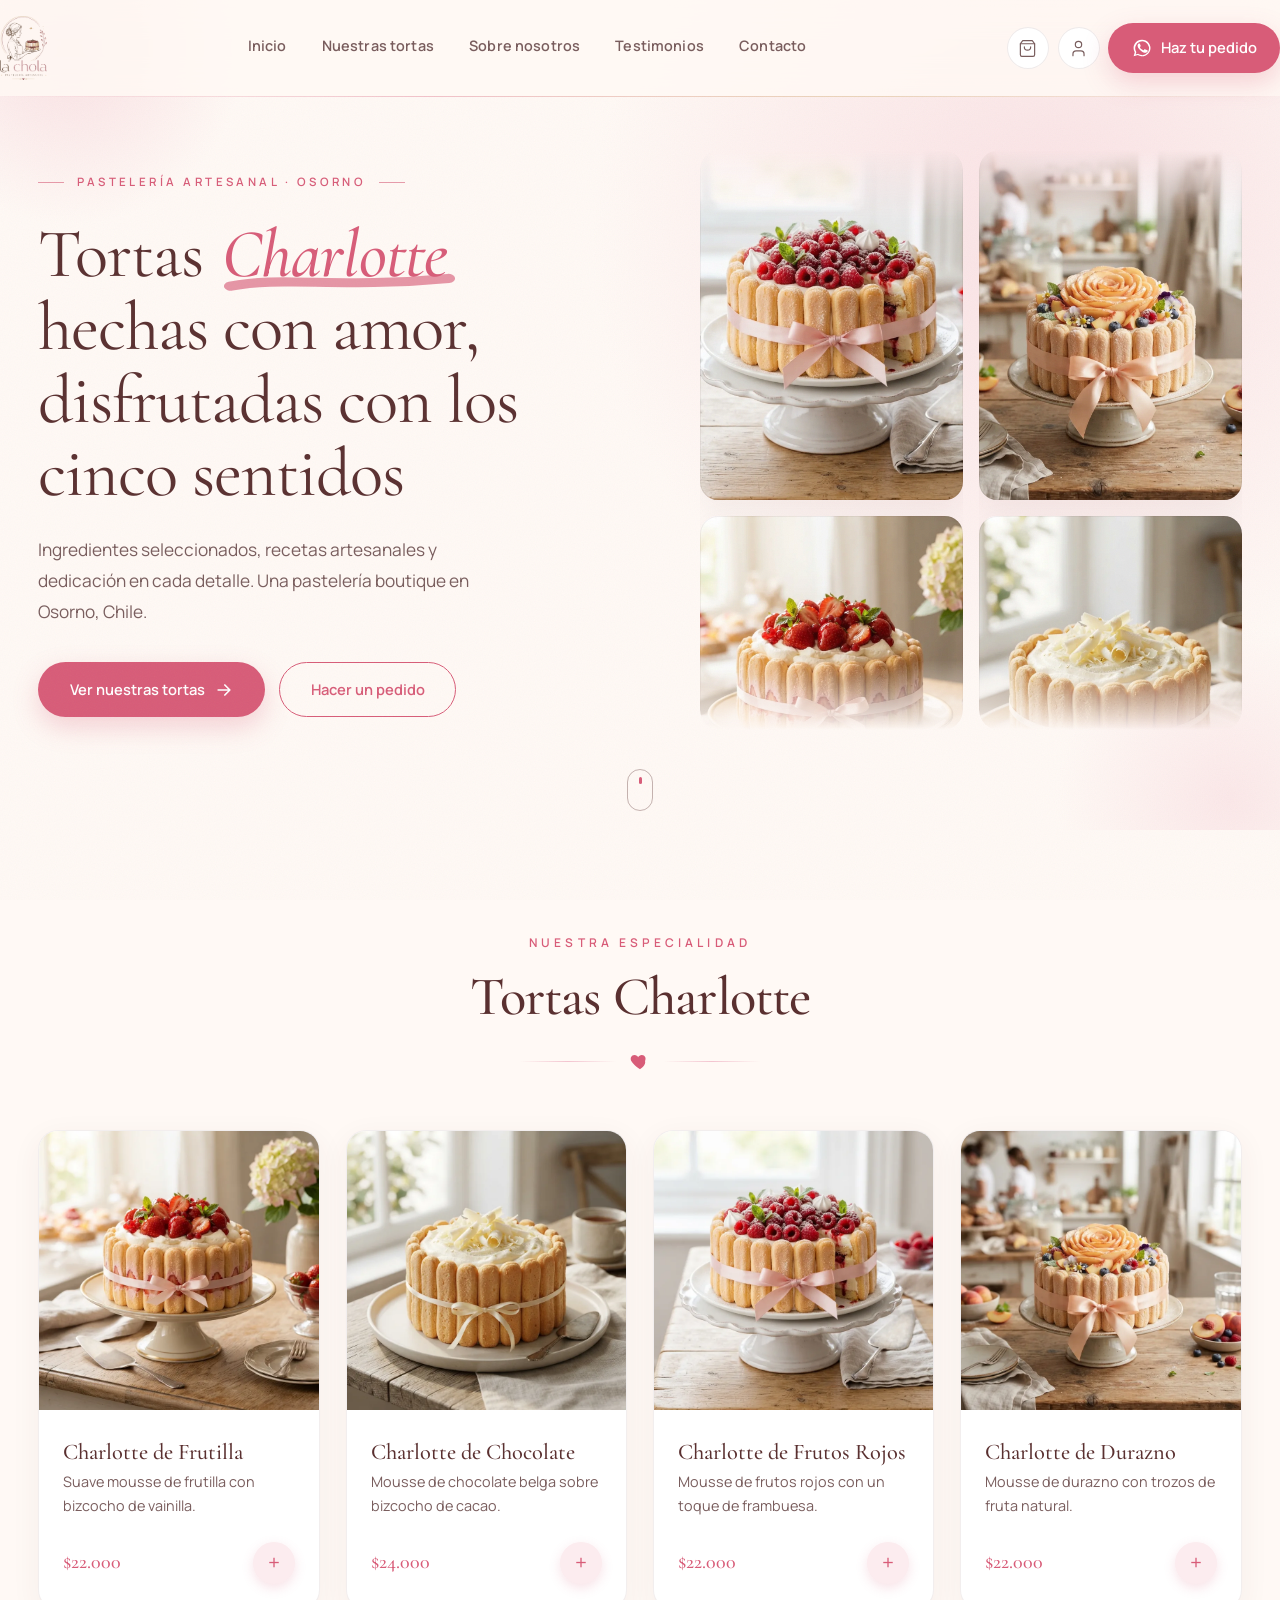
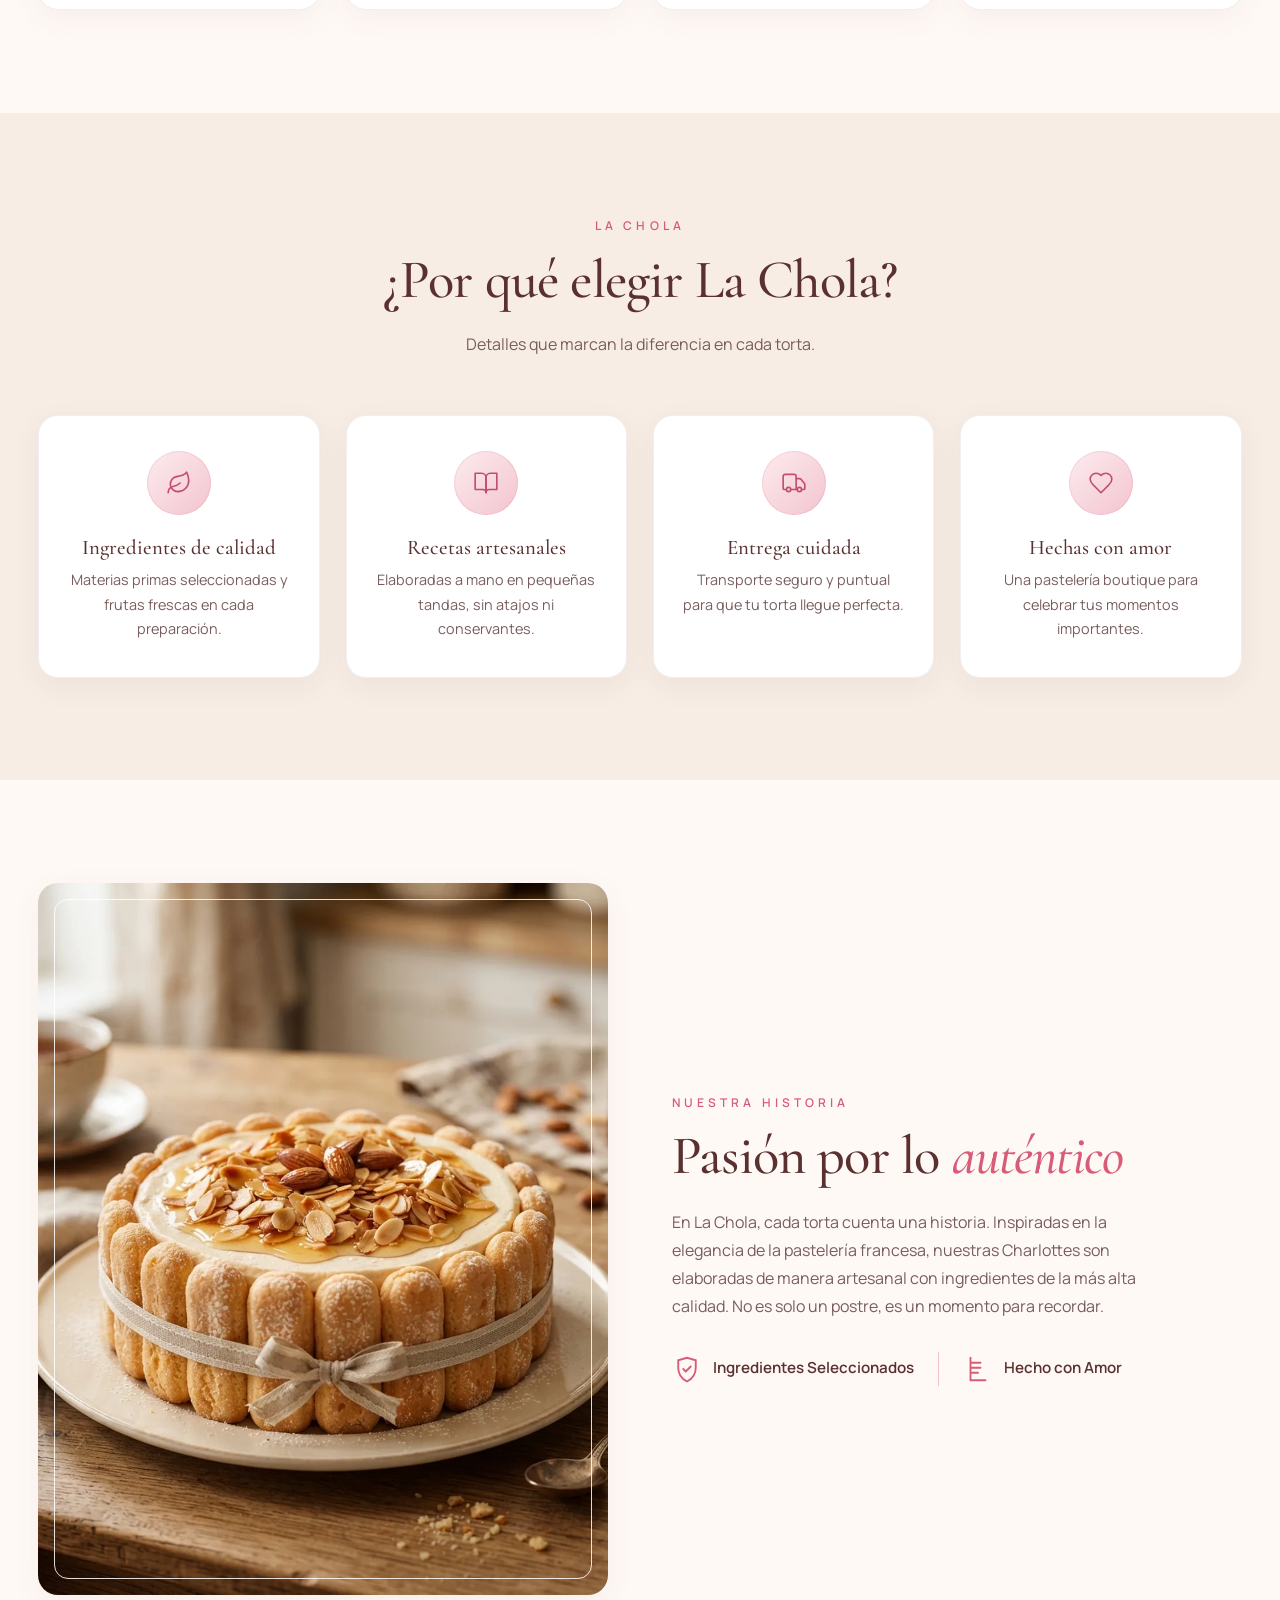
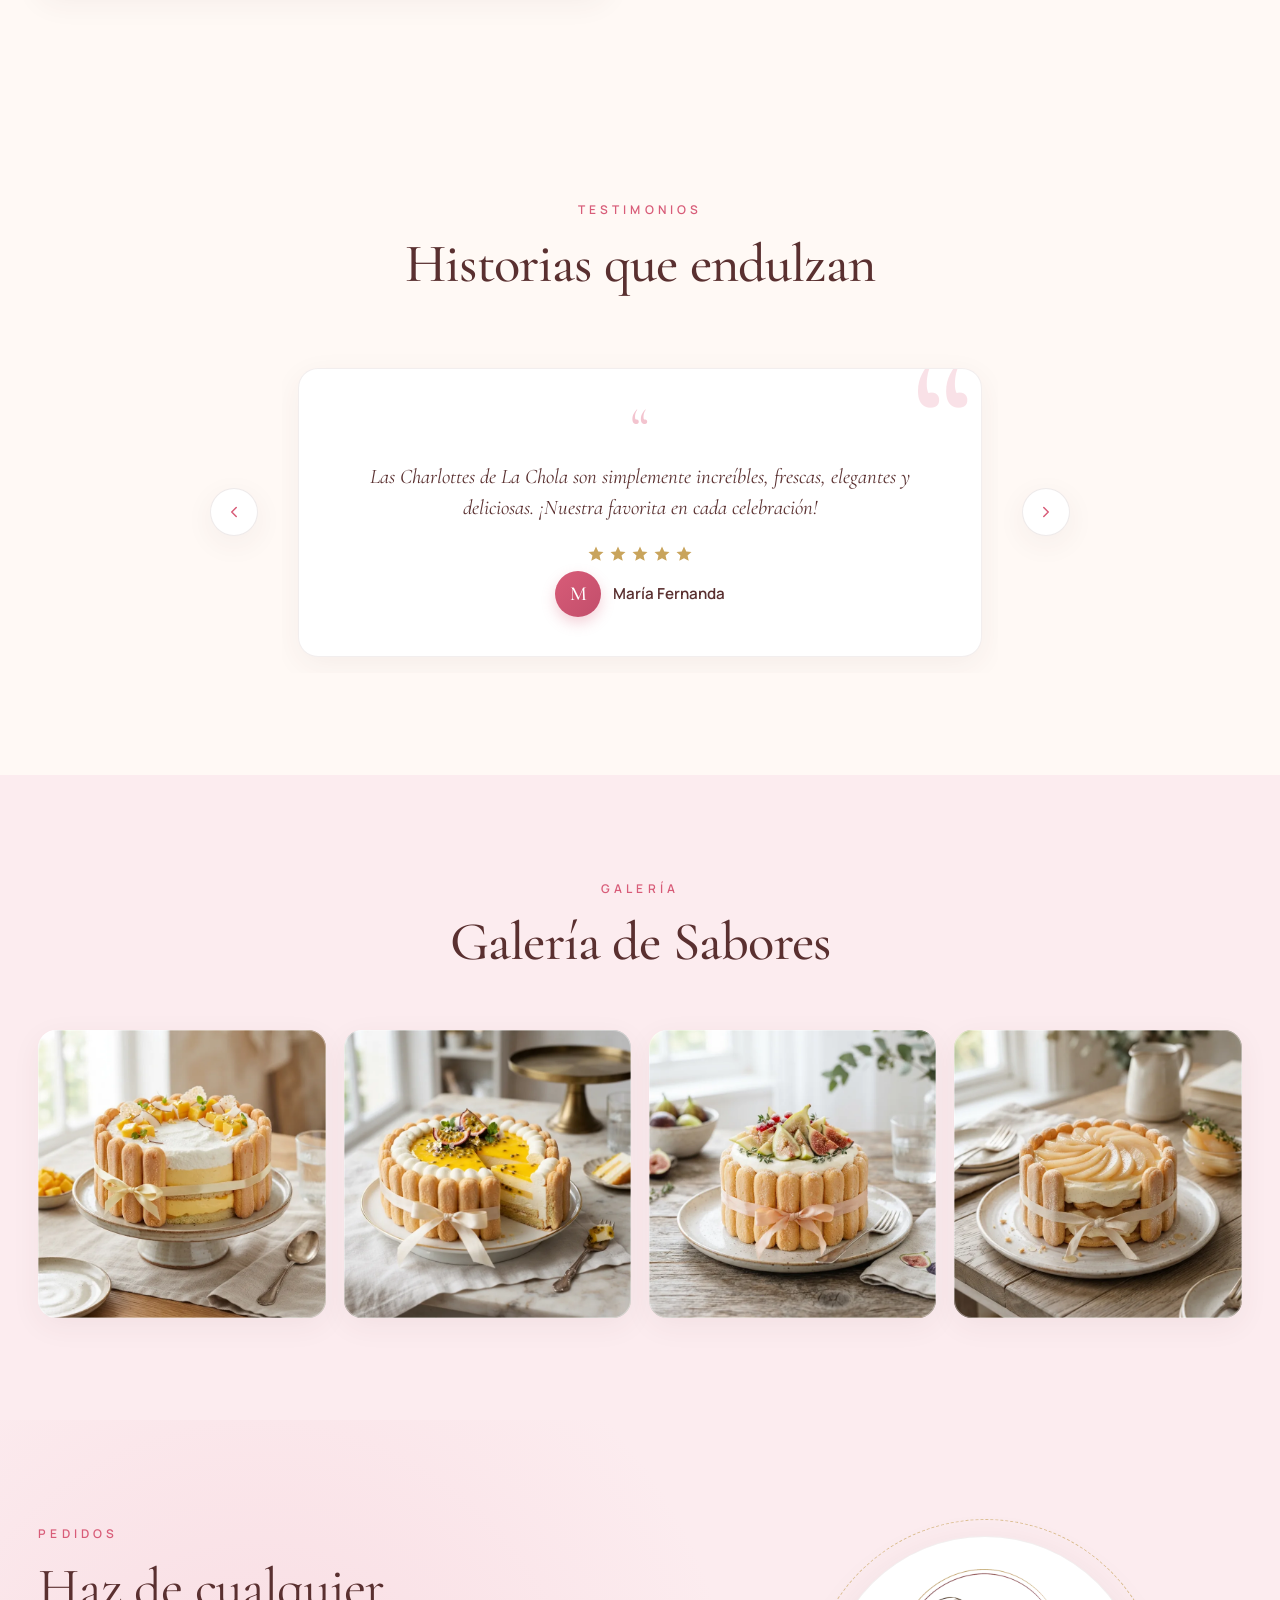
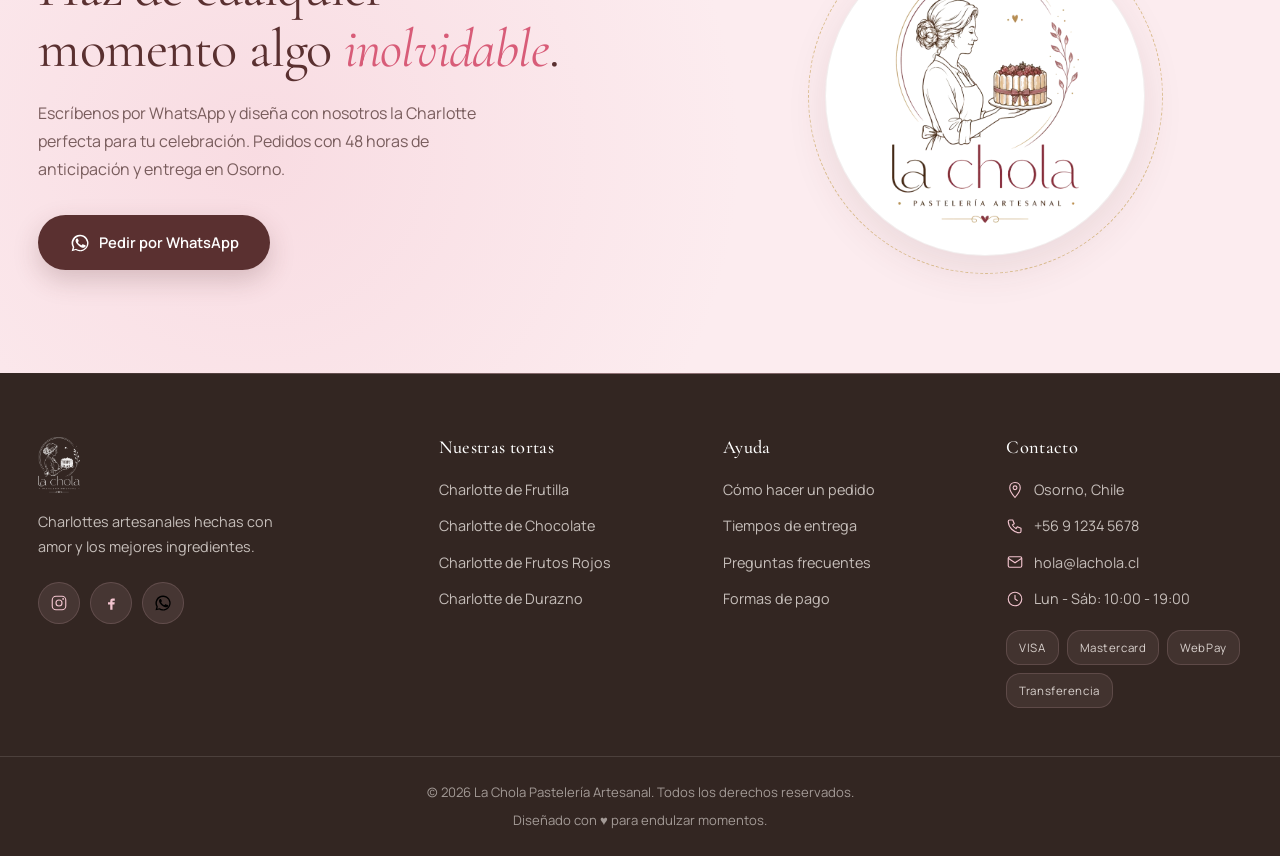
==== commit 6cb16eca: "Rediseño visual premium: grano editorial, scrollbar de marca, hero con subrayado artesanal + scroll " ====
--- a/index.html
+++ b/index.html
@@ -179,6 +179,8 @@
         </div>
       </div>
     </div>
+
+    <a href="#charlottes" class="hero__scroll" aria-label="Bajar a ver nuestras tortas"></a>
   </section>
 
   <!-- =========================================
@@ -385,7 +387,7 @@
                     <svg viewBox="0 0 24 24" aria-hidden="true"><path d="M12 2l3 6.5 7 .7-5.3 4.8 1.6 6.9L12 17.8 5.7 21l1.6-6.9L2 9.2l7-.7L12 2z" fill="currentColor"/></svg>
                     <svg viewBox="0 0 24 24" aria-hidden="true"><path d="M12 2l3 6.5 7 .7-5.3 4.8 1.6 6.9L12 17.8 5.7 21l1.6-6.9L2 9.2l7-.7L12 2z" fill="currentColor"/></svg>
                   </div>
-                  <span class="testimonio__autor">María Fernanda</span>
+                  <span class="testimonio__autor"><span class="testimonio__avatar" aria-hidden="true">M</span>María Fernanda</span>
                 </div>
               </div>
             </article>
@@ -402,7 +404,7 @@
                     <svg viewBox="0 0 24 24" aria-hidden="true"><path d="M12 2l3 6.5 7 .7-5.3 4.8 1.6 6.9L12 17.8 5.7 21l1.6-6.9L2 9.2l7-.7L12 2z" fill="currentColor"/></svg>
                     <svg viewBox="0 0 24 24" aria-hidden="true"><path d="M12 2l3 6.5 7 .7-5.3 4.8 1.6 6.9L12 17.8 5.7 21l1.6-6.9L2 9.2l7-.7L12 2z" fill="currentColor"/></svg>
                   </div>
-                  <span class="testimonio__autor">Camila R.</span>
+                  <span class="testimonio__autor"><span class="testimonio__avatar" aria-hidden="true">C</span>Camila R.</span>
                 </div>
               </div>
             </article>
@@ -527,5 +529,12 @@
   </footer>
 
   <script src="js/main.js" defer></script>
+
+  <!-- Lightbox de la galería de sabores -->
+  <div class="galeria__lightbox" id="galeriaLightbox" role="dialog" aria-modal="true" aria-label="Galería de sabores">
+    <button type="button" class="galeria__lightbox-cerrar" id="galeriaCerrar" aria-label="Cerrar galería">✕</button>
+    <img id="galeriaImg" src="" alt="" />
+    <span class="galeria__lightbox-caption" id="galeriaCaption"></span>
+  </div>
 </body>
 </html>
--- a/css/estilos.css
+++ b/css/estilos.css
@@ -943,10 +943,365 @@
     transition-duration: 0.01ms !important;
     scroll-behavior: auto !important;
   }
-  .js .reveal { opacity: 1; transform: none; }
+  .js .reveal { opacity: 1; transform: none; filter: none; }
   .hero__col--up .hero__track,
   .hero__col--down .hero__track {
     animation: none !important;
     transform: translateY(0);
   }
 }
+
+/* =========================================================
+   REFINAMIENTOS DE DISEÑO · v2
+   Capa de pulido premium / editorial (no modifica la arquitectura)
+   ========================================================= */
+
+/* ---------- Ajustes tipográficos globales ---------- */
+h1, h2, h3 { text-wrap: balance; }
+.seccion__titulo, .cta-final__titulo, .producto__titulo, .hero__titulo { letter-spacing: -0.015em; }
+.etiqueta-script { letter-spacing: 0.34em; }
+
+::selection { background: var(--color-rose); color: #fff; }
+
+/* ---------- Scrollbar de marca ---------- */
+::-webkit-scrollbar { width: 12px; }
+::-webkit-scrollbar-track { background: var(--color-sand); }
+::-webkit-scrollbar-thumb {
+  background: var(--color-rose-soft);
+  border: 3px solid var(--color-sand);
+  border-radius: 999px;
+}
+::-webkit-scrollbar-thumb:hover { background: var(--color-rose); }
+html { scrollbar-color: var(--color-rose-soft) var(--color-sand); scrollbar-width: thin; }
+
+/* ---------- Grano de papel sutil (textura editorial) ---------- */
+body::after {
+  content: '';
+  position: fixed;
+  inset: 0;
+  z-index: 60;
+  pointer-events: none;
+  background-image: url("data:image/svg+xml,%3Csvg xmlns='http://www.w3.org/2000/svg' width='160' height='160'%3E%3Cfilter id='n'%3E%3CfeTurbulence type='fractalNoise' baseFrequency='0.85' numOctaves='2' stitchTiles='stitch'/%3E%3C/filter%3E%3Crect width='100%25' height='100%25' filter='url(%23n)'/%3E%3C/svg%3E");
+  opacity: 0.045;
+}
+
+/* ---------- Header refinado ---------- */
+.header { border-bottom: none; }
+.header::after {
+  content: '';
+  position: absolute;
+  left: 0; right: 0;
+  bottom: -1px;
+  height: 1px;
+  background: linear-gradient(90deg, transparent, rgba(216, 92, 120, 0.35), rgba(201, 164, 92, 0.35), transparent);
+}
+.header.is-scrolled { background: rgba(255, 249, 245, 0.92); }
+.logo__img { transition: height var(--transition), filter var(--transition); }
+.header.is-scrolled .logo__img { height: 54px; }
+.nav.is-open { background: rgba(255, 249, 245, 0.97); backdrop-filter: blur(20px); -webkit-backdrop-filter: blur(20px); }
+
+/* ---------- Hero editorial refinado ---------- */
+.hero__titulo .hero__titulo-acento {
+  position: relative;
+  display: inline-block;
+  padding: 0 0.06em;
+}
+.hero__titulo .hero__titulo-acento::after {
+  content: '';
+  position: absolute;
+  left: 2%;
+  right: -2%;
+  bottom: -0.04em;
+  height: 0.38em;
+  background: url("data:image/svg+xml,%3Csvg xmlns='http://www.w3.org/2000/svg' viewBox='0 0 120 20' preserveAspectRatio='none'%3E%3Cpath d='M4 14 C 30 6, 60 16, 116 8' fill='none' stroke='%23D85C78' stroke-width='7' stroke-linecap='round' opacity='0.75'/%3E%3C/svg%3E") no-repeat center / 100% 100%;
+  opacity: 0.85;
+}
+.hero__img {
+  position: relative;
+  box-shadow: var(--shadow-card), inset 0 0 0 1px rgba(255, 255, 255, 0.45);
+  outline: 1px solid rgba(90, 48, 48, 0.07);
+  outline-offset: -1px;
+}
+.hero__scroll {
+  position: absolute;
+  left: 50%;
+  bottom: 1.2rem;
+  transform: translateX(-50%);
+  width: 26px;
+  height: 42px;
+  border: 1.5px solid rgba(90, 48, 48, 0.35);
+  border-radius: 999px;
+  z-index: 2;
+  transition: border-color var(--transition);
+}
+.hero__scroll:hover { border-color: var(--color-rose); }
+.hero__scroll::before {
+  content: '';
+  position: absolute;
+  top: 7px;
+  left: 50%;
+  margin-left: -1.5px;
+  width: 3px;
+  height: 7px;
+  border-radius: 999px;
+  background: var(--color-rose);
+  animation: scroll-dot 1.9s var(--ease) infinite;
+}
+@keyframes scroll-dot {
+  0%   { opacity: 0; transform: translateY(0); }
+  30%  { opacity: 1; }
+  100% { opacity: 0; transform: translateY(14px); }
+}
+
+/* ---------- Botones con brillo premium ---------- */
+.btn--primary, .btn--dark {
+  position: relative;
+  overflow: hidden;
+  isolation: isolate;
+}
+.btn--primary::after, .btn--dark::after {
+  content: '';
+  position: absolute;
+  top: 0;
+  left: -60%;
+  width: 40%;
+  height: 100%;
+  background: linear-gradient(100deg, transparent, rgba(255, 255, 255, 0.45), transparent);
+  transform: skewX(-20deg);
+  transition: left 0.6s var(--ease);
+}
+.btn--primary:hover::after, .btn--dark:hover::after { left: 130%; }
+.btn:active { transform: translateY(0) scale(0.98); }
+
+/* ---------- Cards del catálogo ---------- */
+.card { border-color: var(--border-subtle); }
+.card:hover { border-color: rgba(216, 92, 120, 0.28); }
+.card__img { position: relative; }
+.card__img::after {
+  content: '';
+  position: absolute;
+  inset: 0;
+  background: linear-gradient(to top, rgba(90, 48, 48, 0.16), transparent 45%);
+  opacity: 0;
+  transition: opacity 0.4s ease;
+  pointer-events: none;
+}
+.card:hover .card__img::after { opacity: 1; }
+.card__mas {
+  box-shadow: 0 4px 12px rgba(216, 92, 120, 0.18);
+  border-color: transparent;
+}
+.card__nombre { transition: color var(--transition); }
+
+/* ---------- Beneficios ---------- */
+.beneficio__icono {
+  width: 64px;
+  height: 64px;
+  border-radius: 50%;
+  background: linear-gradient(135deg, var(--color-blush), var(--color-rose-soft));
+  box-shadow: inset 0 0 0 1px rgba(216, 92, 120, 0.16);
+  color: var(--rosa-vino-hover);
+}
+.beneficio__icono svg { width: 26px; height: 26px; transition: transform 0.35s var(--ease); }
+.beneficio:hover .beneficio__icono svg { transform: translateY(-2px) scale(1.06); }
+
+/* ---------- Historia: marco editorial interior ---------- */
+.historia__img { position: relative; }
+.historia__img img { position: relative; z-index: 1; }
+.historia__img::before {
+  content: '';
+  position: absolute;
+  inset: 1rem;
+  border: 1px solid rgba(255, 255, 255, 0.85);
+  border-radius: calc(var(--radius-lg) - 6px);
+  z-index: 2;
+  pointer-events: none;
+}
+
+/* ---------- Galería: zoom premium + lightbox ---------- */
+.galeria__item { position: relative; cursor: zoom-in; }
+.galeria__item::after {
+  content: '';
+  position: absolute;
+  inset: 0;
+  border-radius: inherit;
+  box-shadow: inset 0 0 0 1px rgba(255, 255, 255, 0.35);
+  pointer-events: none;
+}
+.galeria__item img { transition: transform 0.6s var(--ease); }
+.galeria__item:hover img { transform: scale(1.06); }
+
+.galeria__lightbox {
+  position: fixed;
+  inset: 0;
+  z-index: 9600;
+  background: rgba(42, 26, 26, 0.94);
+  backdrop-filter: blur(8px);
+  -webkit-backdrop-filter: blur(8px);
+  display: flex;
+  align-items: center;
+  justify-content: center;
+  padding: clamp(1rem, 4vw, 3rem);
+  cursor: zoom-out;
+  opacity: 0;
+  visibility: hidden;
+  transition: opacity 0.3s ease, visibility 0.3s ease;
+}
+.galeria__lightbox.is-open { opacity: 1; visibility: visible; }
+.galeria__lightbox img {
+  max-width: 92vw;
+  max-height: 86vh;
+  border-radius: var(--radius-md);
+  box-shadow: 0 30px 80px rgba(0, 0, 0, 0.55);
+  object-fit: contain;
+}
+.galeria__lightbox-cerrar {
+  position: absolute;
+  top: 1.2rem;
+  right: 1.5rem;
+  width: 48px;
+  height: 48px;
+  border-radius: 50%;
+  background: rgba(255, 255, 255, 0.12);
+  color: #fff;
+  font-size: 1.6rem;
+  line-height: 1;
+  display: flex;
+  align-items: center;
+  justify-content: center;
+  transition: background var(--transition), transform var(--transition);
+}
+.galeria__lightbox-cerrar:hover { background: var(--color-rose); transform: rotate(90deg); }
+.galeria__lightbox-caption {
+  position: absolute;
+  bottom: 1.4rem;
+  left: 50%;
+  transform: translateX(-50%);
+  color: rgba(255, 255, 255, 0.75);
+  font-size: 0.85rem;
+  letter-spacing: 0.04em;
+}
+
+/* ---------- Testimonios refinados ---------- */
+.testimonio__card { position: relative; overflow: hidden; }
+.testimonio__card::before {
+  content: '\201C';
+  position: absolute;
+  top: -2.8rem;
+  right: 0.4rem;
+  font-family: var(--font-heading);
+  font-size: 12rem;
+  line-height: 1;
+  color: var(--color-rose-soft);
+  opacity: 0.5;
+  pointer-events: none;
+}
+.testimonio__autor {
+  display: inline-flex;
+  align-items: center;
+  gap: 0.7rem;
+  font-family: var(--font-body);
+  font-weight: 600;
+  font-size: 0.95rem;
+}
+.testimonio__avatar {
+  width: 46px;
+  height: 46px;
+  border-radius: 50%;
+  display: inline-flex;
+  align-items: center;
+  justify-content: center;
+  background: linear-gradient(135deg, var(--color-rose), var(--rosa-vino-hover));
+  color: #fff;
+  font-family: var(--font-heading);
+  font-weight: 500;
+  font-size: 1.25rem;
+  box-shadow: 0 6px 14px rgba(216, 92, 120, 0.28);
+}
+
+/* ---------- CTA final: sello boutique giratorio ---------- */
+.cta-final__marco { position: relative; }
+.cta-final__marco::before {
+  content: '';
+  position: absolute;
+  inset: -1.15rem;
+  border: 1.5px dashed var(--color-gold);
+  border-radius: 50%;
+  opacity: 0.65;
+  animation: spin-slow 45s linear infinite;
+}
+@keyframes spin-slow { to { transform: rotate(360deg); } }
+
+/* ---------- Página de producto: marco editorial ---------- */
+.producto__portada { position: relative; }
+.producto__portada::after {
+  content: '';
+  position: absolute;
+  inset: 0.9rem;
+  border: 1px solid rgba(255, 255, 255, 0.7);
+  border-radius: calc(var(--radius-lg) - 6px);
+  pointer-events: none;
+}
+
+/* ---------- Footer refinado ---------- */
+.footer { position: relative; }
+.footer::before {
+  content: '';
+  position: absolute;
+  top: 0; left: 0; right: 0;
+  height: 1px;
+  background: linear-gradient(90deg, transparent, rgba(243, 196, 207, 0.5), transparent);
+}
+.footer__titulo { letter-spacing: 0.02em; }
+.footer__lista a { position: relative; }
+.footer__lista a::after {
+  content: '';
+  position: absolute;
+  left: 0;
+  bottom: -2px;
+  width: 0;
+  height: 1px;
+  background: var(--color-rose-soft);
+  transition: width var(--transition);
+}
+.footer__lista a:hover::after { width: 100%; }
+.red svg { transition: transform var(--transition); }
+.red:hover svg { transform: scale(1.08) rotate(6deg); }
+
+/* ---------- Reveal con desenfoque premium ---------- */
+.js .reveal {
+  opacity: 0;
+  transform: translateY(26px);
+  filter: blur(6px);
+  transition: opacity 0.65s ease, transform 0.65s ease, filter 0.65s ease;
+}
+.js .reveal.in-view {
+  opacity: 1;
+  transform: translateY(0);
+  filter: blur(0);
+}
+
+/* ---------- Responsive de refinamientos ---------- */
+@media (max-width: 860px) {
+  .hero__scroll { display: none; }
+}
+@media (max-width: 768px) {
+  .historia__img::before { inset: 0.7rem; }
+  .producto__portada::after { inset: 0.7rem; }
+  .galeria__lightbox-cerrar { top: 0.8rem; right: 1rem; width: 42px; height: 42px; font-size: 1.4rem; }
+  .footer__lista a::after { display: none; }
+}
+@media (max-width: 480px) {
+  .beneficio__icono { width: 58px; height: 58px; }
+  .beneficio__icono svg { width: 24px; height: 24px; }
+  .cta-final__marco::before { inset: -0.8rem; }
+}
+
+/* Usuarios que prefieren menos movimiento (guarda de los nuevos efectos) */
+@media (prefers-reduced-motion: reduce) {
+  .js .reveal { opacity: 1; transform: none; filter: none; }
+  .hero__scroll { display: none; }
+  .cta-final__marco::before { display: none; }
+  .btn--primary::after, .btn--dark::after { display: none; }
+  .galeria__item, .galeria__item img { transition: none; }
+}
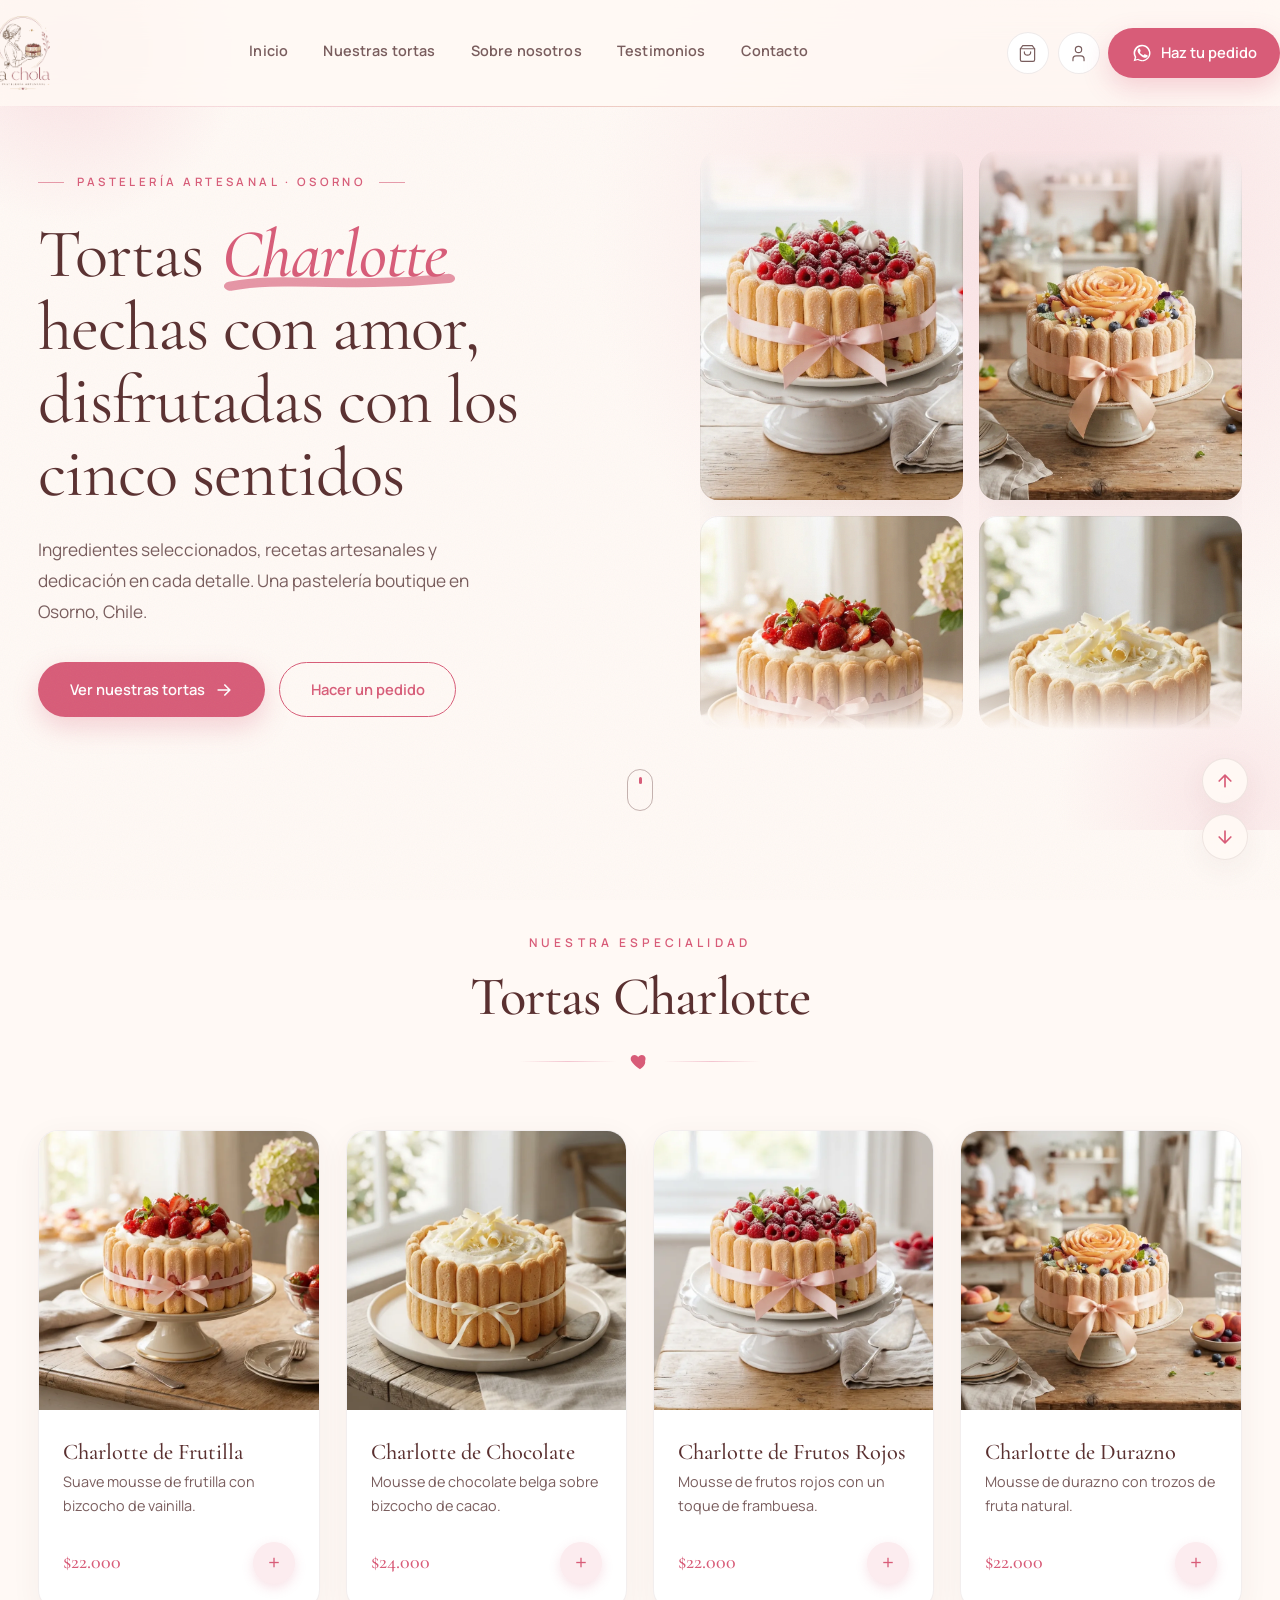
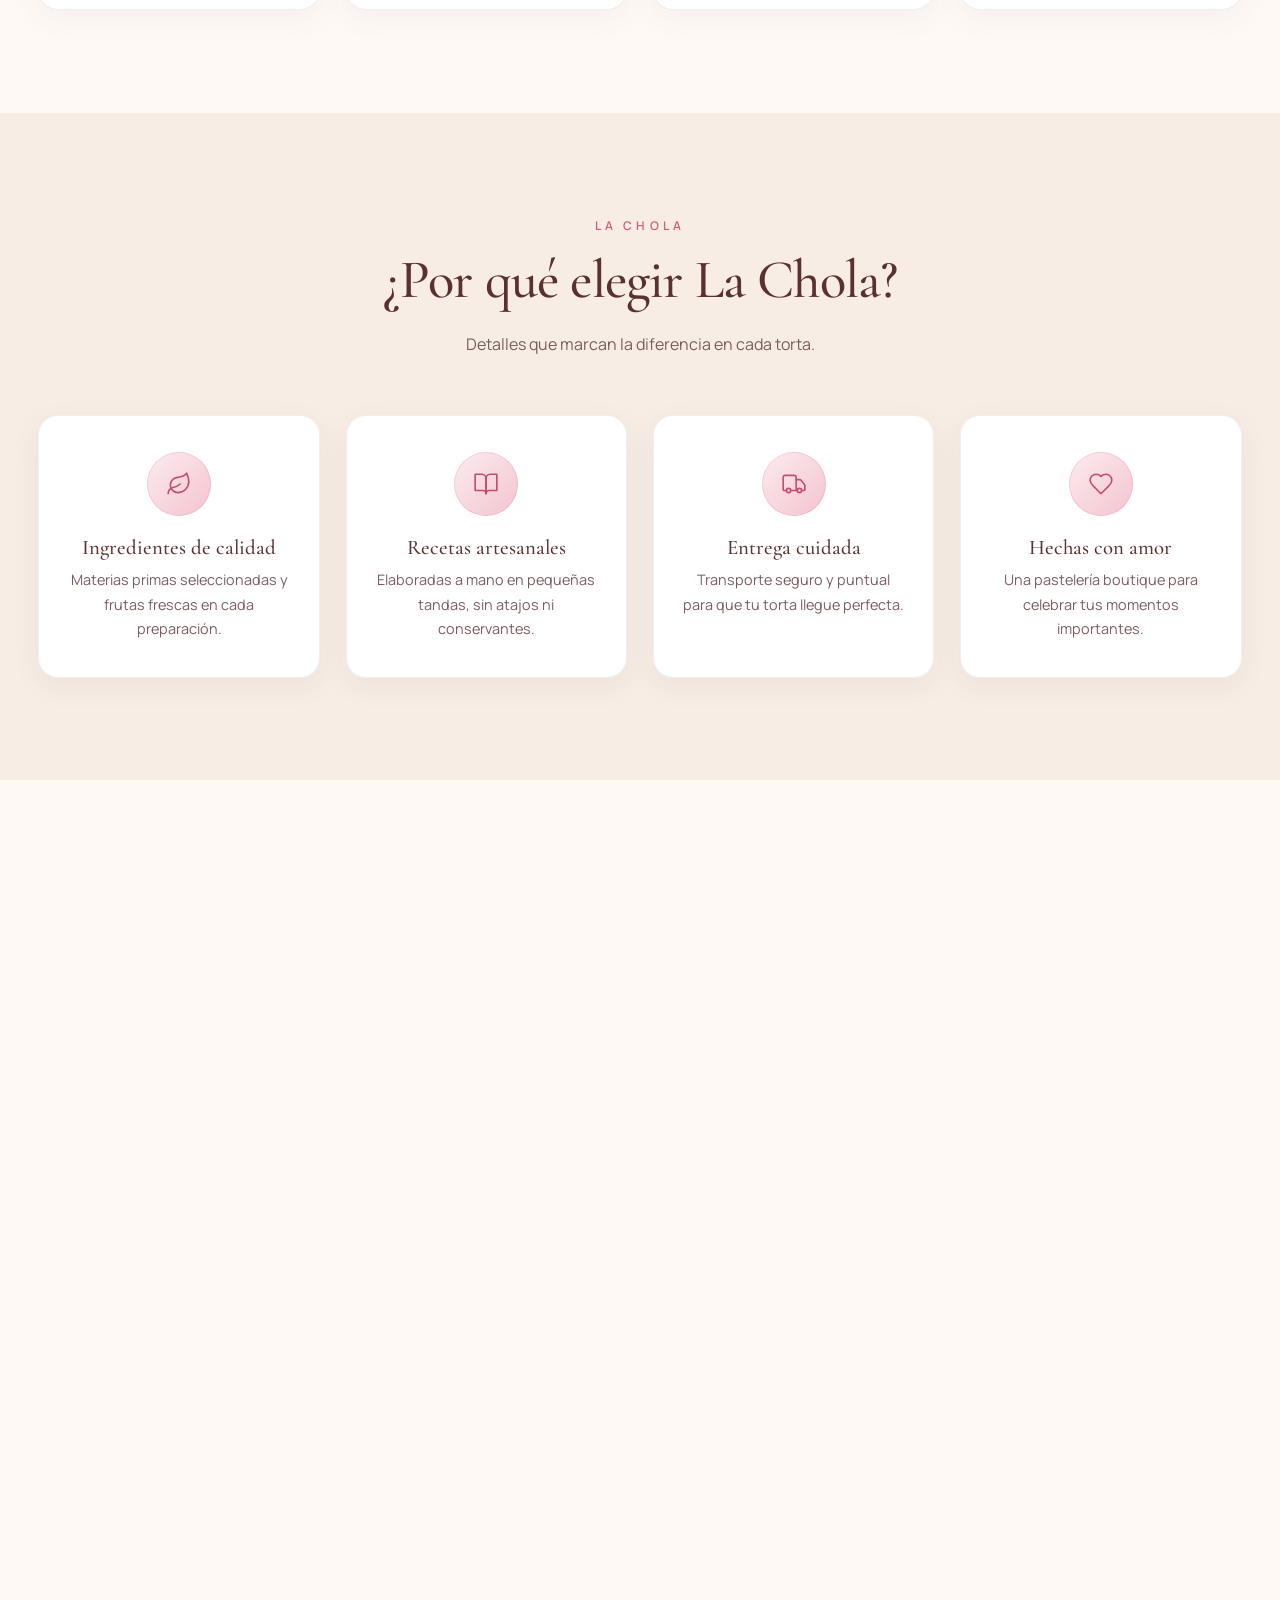
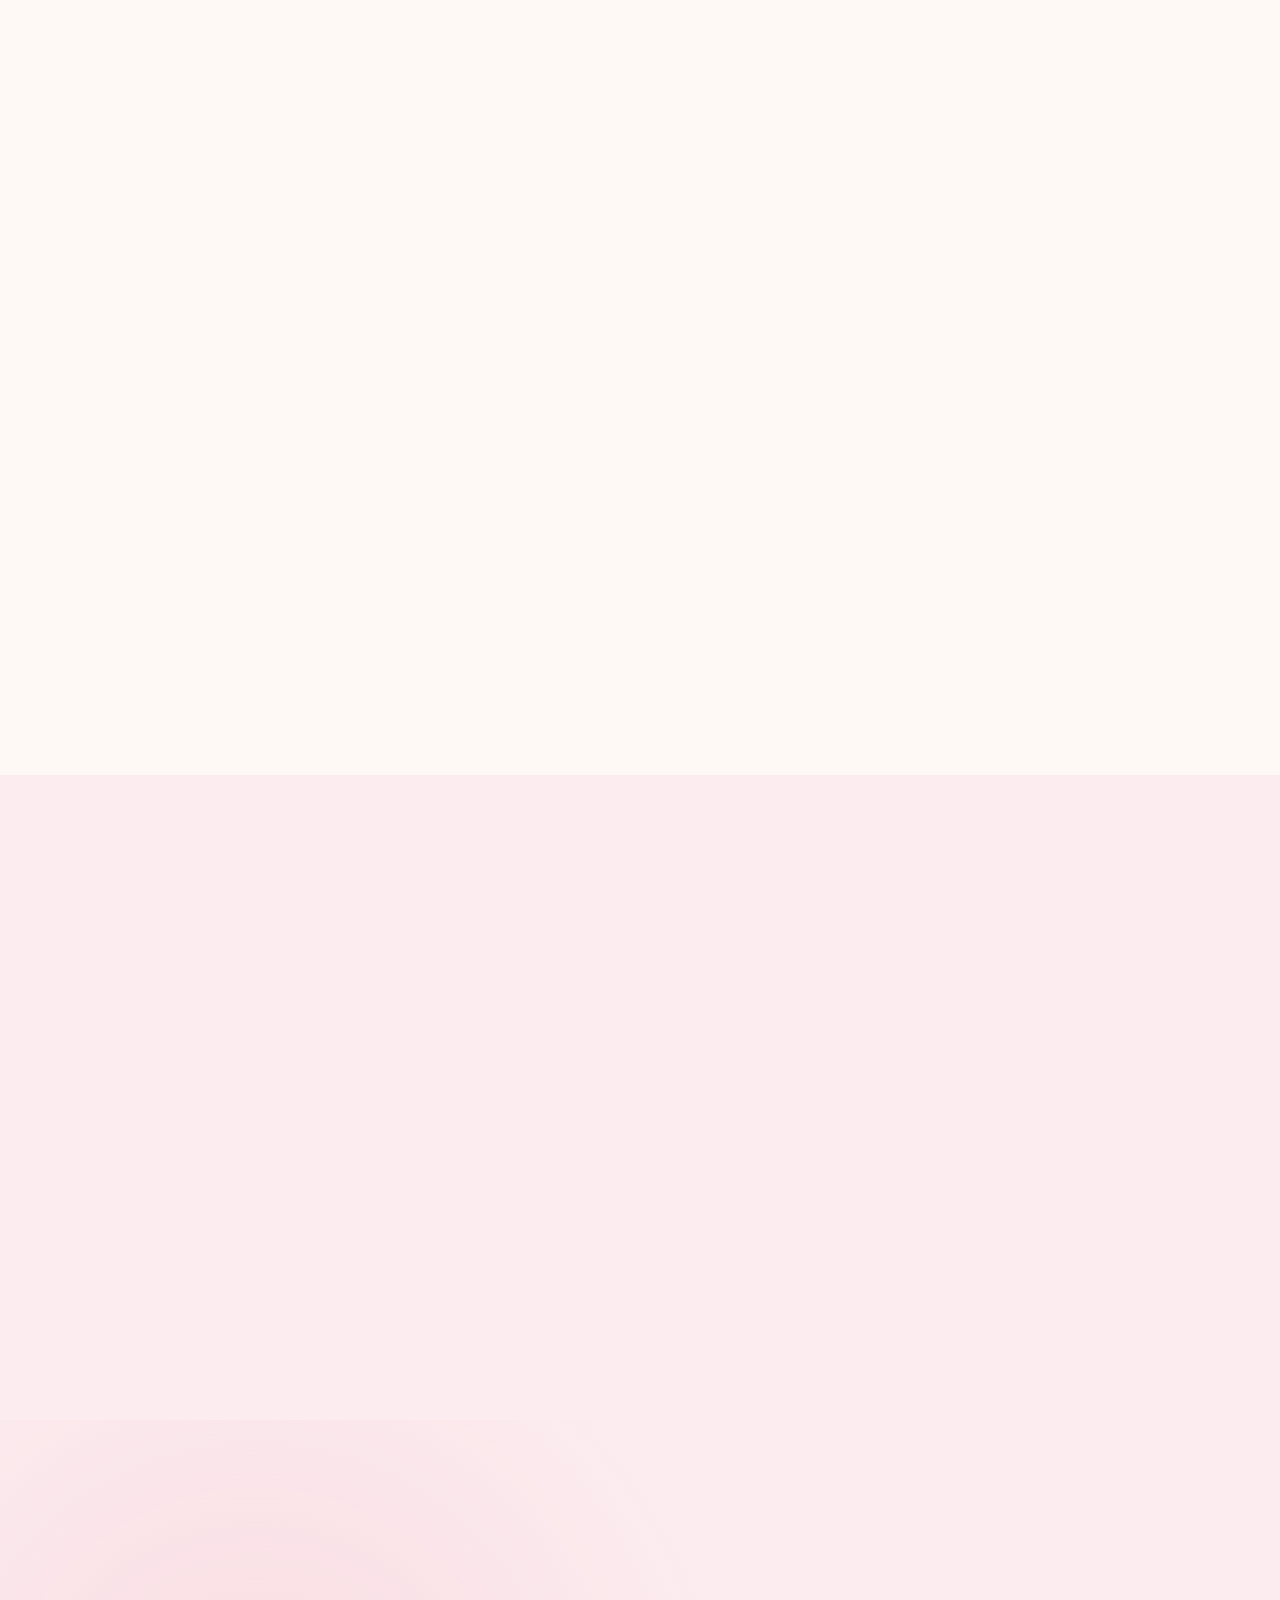
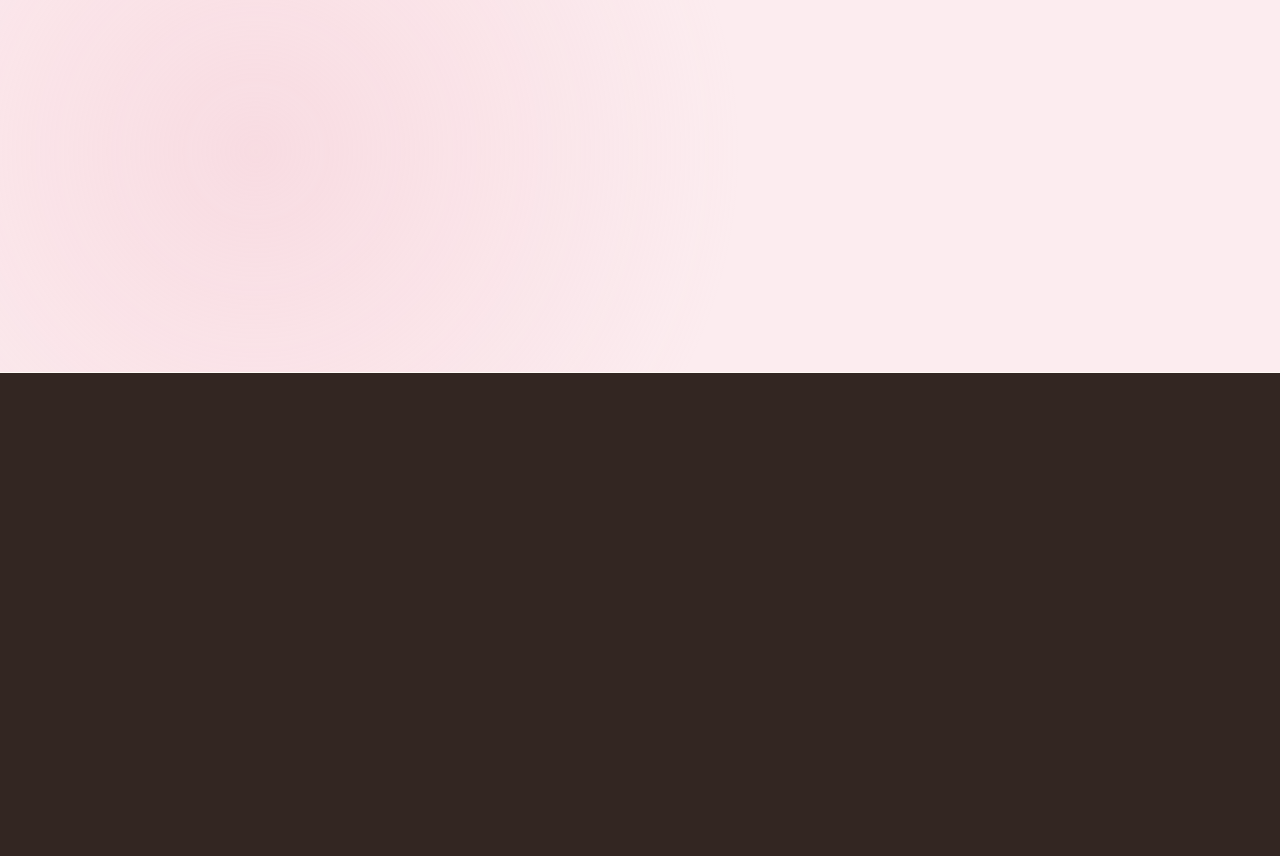
==== commit c6772f37: "Rendimiento + pulido: fuentes no bloqueantes, decoding async, content-visibility, logo más grande y " ====
--- a/index.html
+++ b/index.html
@@ -66,7 +66,8 @@
   <!-- Tipografías: Cormorant Garamond (títulos) + Manrope (UI) -->
   <link rel="preconnect" href="https://fonts.googleapis.com" />
   <link rel="preconnect" href="https://fonts.gstatic.com" crossorigin />
-  <link href="https://fonts.googleapis.com/css2?family=Cormorant+Garamond:ital,wght@0,400;0,500;1,400;1,500&family=Manrope:wght@400;500;600;700&display=swap" rel="stylesheet" />
+  <link rel="preload" as="style" href="https://fonts.googleapis.com/css2?family=Cormorant+Garamond:ital,wght@0,400;0,500;1,400;1,500&family=Manrope:wght@400;500;600;700&display=swap" />
+  <link href="https://fonts.googleapis.com/css2?family=Cormorant+Garamond:ital,wght@0,400;0,500;1,400;1,500&family=Manrope:wght@400;500;600;700&display=swap" rel="stylesheet" media="print" onload="this.media='all'" />
   <link rel="stylesheet" href="css/estilos.css" />
 </head>
 <body>
@@ -151,30 +152,30 @@
         <!-- Columna A: scroll vertical hacia ARRIBA -->
         <div class="hero__col hero__col--up">
           <div class="hero__track">
-            <figure class="hero__img"><img src="assets/images/charlotte-frutos-rojos.webp" alt="Charlotte de frutos rojos con moras y arándanos" loading="eager" /></figure>
-            <figure class="hero__img"><img src="assets/images/charlotte-frutilla.webp" alt="Charlotte de frutillas enteras" loading="lazy" /></figure>
-            <figure class="hero__img"><img src="assets/images/charlotte-chocolate.webp" alt="Charlotte de chocolate con virutas" loading="lazy" /></figure>
-            <figure class="hero__img"><img src="assets/images/charlotte-durazno.webp" alt="Charlotte de durazno con trozos de fruta" loading="lazy" /></figure>
+            <figure class="hero__img"><img src="assets/images/charlotte-frutos-rojos.webp" alt="Charlotte de frutos rojos con moras y arándanos" loading="eager" fetchpriority="high" /></figure>
+            <figure class="hero__img"><img src="assets/images/charlotte-frutilla.webp" alt="Charlotte de frutillas enteras" loading="lazy" decoding="async" /></figure>
+            <figure class="hero__img"><img src="assets/images/charlotte-chocolate.webp" alt="Charlotte de chocolate con virutas" loading="lazy" decoding="async" /></figure>
+            <figure class="hero__img"><img src="assets/images/charlotte-durazno.webp" alt="Charlotte de durazno con trozos de fruta" loading="lazy" decoding="async" /></figure>
             <!-- duplicado para loop infinito seamless -->
-            <figure class="hero__img" aria-hidden="true"><img src="assets/images/charlotte-frutos-rojos.webp" alt="" loading="lazy" /></figure>
-            <figure class="hero__img" aria-hidden="true"><img src="assets/images/charlotte-frutilla.webp" alt="" loading="lazy" /></figure>
-            <figure class="hero__img" aria-hidden="true"><img src="assets/images/charlotte-chocolate.webp" alt="" loading="lazy" /></figure>
-            <figure class="hero__img" aria-hidden="true"><img src="assets/images/charlotte-durazno.webp" alt="" loading="lazy" /></figure>
+            <figure class="hero__img" aria-hidden="true"><img src="assets/images/charlotte-frutos-rojos.webp" alt="" loading="lazy" decoding="async" /></figure>
+            <figure class="hero__img" aria-hidden="true"><img src="assets/images/charlotte-frutilla.webp" alt="" loading="lazy" decoding="async" /></figure>
+            <figure class="hero__img" aria-hidden="true"><img src="assets/images/charlotte-chocolate.webp" alt="" loading="lazy" decoding="async" /></figure>
+            <figure class="hero__img" aria-hidden="true"><img src="assets/images/charlotte-durazno.webp" alt="" loading="lazy" decoding="async" /></figure>
           </div>
         </div>
 
         <!-- Columna B: scroll vertical hacia ABAJO -->
         <div class="hero__col hero__col--down">
           <div class="hero__track">
-            <figure class="hero__img"><img src="assets/images/charlotte-durazno.webp" alt="" loading="lazy" /></figure>
-            <figure class="hero__img"><img src="assets/images/charlotte-chocolate.webp" alt="" loading="lazy" /></figure>
-            <figure class="hero__img"><img src="assets/images/charlotte-frutilla.webp" alt="" loading="lazy" /></figure>
-            <figure class="hero__img"><img src="assets/images/charlotte-frutos-rojos.webp" alt="" loading="lazy" /></figure>
+            <figure class="hero__img"><img src="assets/images/charlotte-durazno.webp" alt="" loading="lazy" decoding="async" /></figure>
+            <figure class="hero__img"><img src="assets/images/charlotte-chocolate.webp" alt="" loading="lazy" decoding="async" /></figure>
+            <figure class="hero__img"><img src="assets/images/charlotte-frutilla.webp" alt="" loading="lazy" decoding="async" /></figure>
+            <figure class="hero__img"><img src="assets/images/charlotte-frutos-rojos.webp" alt="" loading="lazy" decoding="async" /></figure>
             <!-- duplicado para loop infinito seamless -->
-            <figure class="hero__img" aria-hidden="true"><img src="assets/images/charlotte-durazno.webp" alt="" loading="lazy" /></figure>
-            <figure class="hero__img" aria-hidden="true"><img src="assets/images/charlotte-chocolate.webp" alt="" loading="lazy" /></figure>
-            <figure class="hero__img" aria-hidden="true"><img src="assets/images/charlotte-frutilla.webp" alt="" loading="lazy" /></figure>
-            <figure class="hero__img" aria-hidden="true"><img src="assets/images/charlotte-frutos-rojos.webp" alt="" loading="lazy" /></figure>
+            <figure class="hero__img" aria-hidden="true"><img src="assets/images/charlotte-durazno.webp" alt="" loading="lazy" decoding="async" /></figure>
+            <figure class="hero__img" aria-hidden="true"><img src="assets/images/charlotte-chocolate.webp" alt="" loading="lazy" decoding="async" /></figure>
+            <figure class="hero__img" aria-hidden="true"><img src="assets/images/charlotte-frutilla.webp" alt="" loading="lazy" decoding="async" /></figure>
+            <figure class="hero__img" aria-hidden="true"><img src="assets/images/charlotte-frutos-rojos.webp" alt="" loading="lazy" decoding="async" /></figure>
           </div>
         </div>
       </div>
@@ -202,7 +203,7 @@
         <article class="card reveal">
           <a href="productos/frutilla.html" class="card__enlace-producto" aria-label="Ver detalle de Charlotte de Frutilla">
             <div class="card__img">
-              <img src="assets/images/charlotte-frutilla-catalogo.webp" alt="Charlotte de Frutilla" loading="lazy" />
+              <img src="assets/images/charlotte-frutilla-catalogo.webp" alt="Charlotte de Frutilla" loading="lazy" decoding="async" />
             </div>
           </a>
           <div class="card__cuerpo">
@@ -221,7 +222,7 @@
         <article class="card reveal reveal-delay-1">
           <a href="productos/chocolate.html" class="card__enlace-producto" aria-label="Ver detalle de Charlotte de Chocolate">
             <div class="card__img">
-              <img src="assets/images/charlotte-chocolate-catalogo.webp" alt="Charlotte de Chocolate" loading="lazy" />
+              <img src="assets/images/charlotte-chocolate-catalogo.webp" alt="Charlotte de Chocolate" loading="lazy" decoding="async" />
             </div>
           </a>
           <div class="card__cuerpo">
@@ -240,7 +241,7 @@
         <article class="card reveal reveal-delay-2">
           <a href="productos/frutos-rojos.html" class="card__enlace-producto" aria-label="Ver detalle de Charlotte de Frutos Rojos">
             <div class="card__img">
-              <img src="assets/images/charlotte-frutos-rojos-catalogo.webp" alt="Charlotte de Frutos Rojos" loading="lazy" />
+              <img src="assets/images/charlotte-frutos-rojos-catalogo.webp" alt="Charlotte de Frutos Rojos" loading="lazy" decoding="async" />
             </div>
           </a>
           <div class="card__cuerpo">
@@ -259,7 +260,7 @@
         <article class="card reveal reveal-delay-3">
           <a href="productos/durazno.html" class="card__enlace-producto" aria-label="Ver detalle de Charlotte de Durazno">
             <div class="card__img">
-              <img src="assets/images/charlotte-durazno-catalogo.webp" alt="Charlotte de Durazno" loading="lazy" />
+              <img src="assets/images/charlotte-durazno-catalogo.webp" alt="Charlotte de Durazno" loading="lazy" decoding="async" />
             </div>
           </a>
           <div class="card__cuerpo">
@@ -331,7 +332,7 @@
   <section class="seccion historia" id="historia">
     <div class="container historia__inner">
       <figure class="historia__img reveal">
-        <img src="assets/images/historia-cocina.webp" alt="Charlotte de chocolate en ambiente cálido de cocina artesanal" loading="lazy" />
+        <img src="assets/images/historia-cocina.webp" alt="Charlotte de chocolate en ambiente cálido de cocina artesanal" loading="lazy" decoding="async" />
       </figure>
       <div class="historia__texto reveal reveal-delay-1">
         <span class="etiqueta-script etiqueta-script--upper">Nuestra historia</span>
@@ -428,10 +429,10 @@
         <h2 class="seccion__titulo">Galería de Sabores</h2>
       </header>
       <div class="galeria__grid">
-        <figure class="galeria__item reveal"><img src="assets/images/galeria-mesa.webp" alt="Charlotte de mango y coco, tonos suaves amarillos" loading="lazy" /></figure>
-        <figure class="galeria__item reveal reveal-delay-1"><img src="assets/images/galeria-maracuya.webp" alt="Charlotte de maracuyá con chocolate blanco" loading="lazy" /></figure>
-        <figure class="galeria__item reveal reveal-delay-2"><img src="assets/images/galeria-higos.webp" alt="Charlotte de mascarpone e higos" loading="lazy" /></figure>
-        <figure class="galeria__item reveal reveal-delay-3"><img src="assets/images/galeria-pera.webp" alt="Charlotte de pera y vainilla" loading="lazy" /></figure>
+        <figure class="galeria__item reveal"><img src="assets/images/galeria-mesa.webp" alt="Charlotte de mango y coco, tonos suaves amarillos" loading="lazy" decoding="async" /></figure>
+        <figure class="galeria__item reveal reveal-delay-1"><img src="assets/images/galeria-maracuya.webp" alt="Charlotte de maracuyá con chocolate blanco" loading="lazy" decoding="async" /></figure>
+        <figure class="galeria__item reveal reveal-delay-2"><img src="assets/images/galeria-higos.webp" alt="Charlotte de mascarpone e higos" loading="lazy" decoding="async" /></figure>
+        <figure class="galeria__item reveal reveal-delay-3"><img src="assets/images/galeria-pera.webp" alt="Charlotte de pera y vainilla" loading="lazy" decoding="async" /></figure>
       </div>
     </div>
   </section>
@@ -530,6 +531,16 @@
 
   <script src="js/main.js" defer></script>
 
+  <!-- Navegación rápida vertical (subir / bajar) -->
+  <nav class="scroll-nav" aria-label="Navegación rápida">
+    <button type="button" class="scroll-nav__btn scroll-nav__btn--up" id="scrollUp" aria-label="Subir a la sección anterior">
+      <svg viewBox="0 0 24 24" aria-hidden="true"><path d="M12 19V5M5 12l7-7 7 7" fill="none" stroke="currentColor" stroke-width="2" stroke-linecap="round" stroke-linejoin="round"/></svg>
+    </button>
+    <button type="button" class="scroll-nav__btn scroll-nav__btn--down" id="scrollDown" aria-label="Bajar a la sección siguiente">
+      <svg viewBox="0 0 24 24" aria-hidden="true"><path d="M12 5v14M5 12l7 7 7-7" fill="none" stroke="currentColor" stroke-width="2" stroke-linecap="round" stroke-linejoin="round"/></svg>
+    </button>
+  </nav>
+
   <!-- Lightbox de la galería de sabores -->
   <div class="galeria__lightbox" id="galeriaLightbox" role="dialog" aria-modal="true" aria-label="Galería de sabores">
     <button type="button" class="galeria__lightbox-cerrar" id="galeriaCerrar" aria-label="Cerrar galería">✕</button>
--- a/css/estilos.css
+++ b/css/estilos.css
@@ -259,9 +259,9 @@
   padding: 1rem 0;
 }
 
-.logo { display: flex; align-items: center; line-height: 1; flex-shrink: 0; }
+.logo { display: flex; align-items: center; line-height: 1; flex-shrink: 0; margin-left: -4px; }
 .logo__img {
-  height: 64px;
+  height: 74px;
   width: auto;
   display: block;
   transition: height var(--transition), filter var(--transition);
@@ -857,7 +857,9 @@
 @media (max-width: 768px) {
   .nav, .header__actions .header__cta, .header__icon { display: none; }
   .nav__toggle { display: flex; }
-  .logo__img { height: 48px; }
+  .logo { margin-left: 0; }
+  .logo__img { height: 58px; }
+  .header__inner { padding-left: 0.9rem; }
   .footer__col--marca .logo__img { height: 56px; }
 
   .nav.is-open {
@@ -997,7 +999,7 @@
 }
 .header.is-scrolled { background: rgba(255, 249, 245, 0.92); }
 .logo__img { transition: height var(--transition), filter var(--transition); }
-.header.is-scrolled .logo__img { height: 54px; }
+.header.is-scrolled .logo__img { height: 60px; }
 .nav.is-open { background: rgba(255, 249, 245, 0.97); backdrop-filter: blur(20px); -webkit-backdrop-filter: blur(20px); }
 
 /* ---------- Hero editorial refinado ---------- */
@@ -1305,3 +1307,44 @@
   .btn--primary::after, .btn--dark::after { display: none; }
   .galeria__item, .galeria__item img { transition: none; }
 }
+
+/* =========================================================
+   Navegación rápida vertical (subir / bajar) + perf
+   ========================================================= */
+/* Renderizado diferido de las secciones que están fuera de pantalla */
+.seccion, .footer { content-visibility: auto; contain-intrinsic-size: auto 800px; }
+
+.scroll-nav {
+  position: fixed;
+  right: clamp(1rem, 3vw, 2rem);
+  bottom: clamp(1rem, 4vw, 2.5rem);
+  z-index: 90;
+  display: flex;
+  flex-direction: column;
+  gap: 0.6rem;
+}
+.scroll-nav__btn {
+  width: 46px;
+  height: 46px;
+  border-radius: 50%;
+  background: rgba(255, 249, 245, 0.92);
+  border: 1px solid var(--border-soft);
+  color: var(--color-rose);
+  display: flex;
+  align-items: center;
+  justify-content: center;
+  box-shadow: var(--shadow-card);
+  backdrop-filter: blur(8px);
+  -webkit-backdrop-filter: blur(8px);
+  transition: transform var(--transition), background var(--transition), color var(--transition), opacity var(--transition), visibility var(--transition);
+  opacity: 0;
+  visibility: hidden;
+}
+.scroll-nav__btn svg { width: 20px; height: 20px; }
+.scroll-nav__btn.is-visible { opacity: 1; visibility: visible; }
+.scroll-nav__btn.is-disabled { opacity: 0.35; pointer-events: none; }
+.scroll-nav__btn:hover { background: var(--color-rose); border-color: var(--color-rose); color: #fff; transform: translateY(-2px); }
+
+@media (max-width: 480px) {
+  .scroll-nav__btn { width: 42px; height: 42px; }
+}
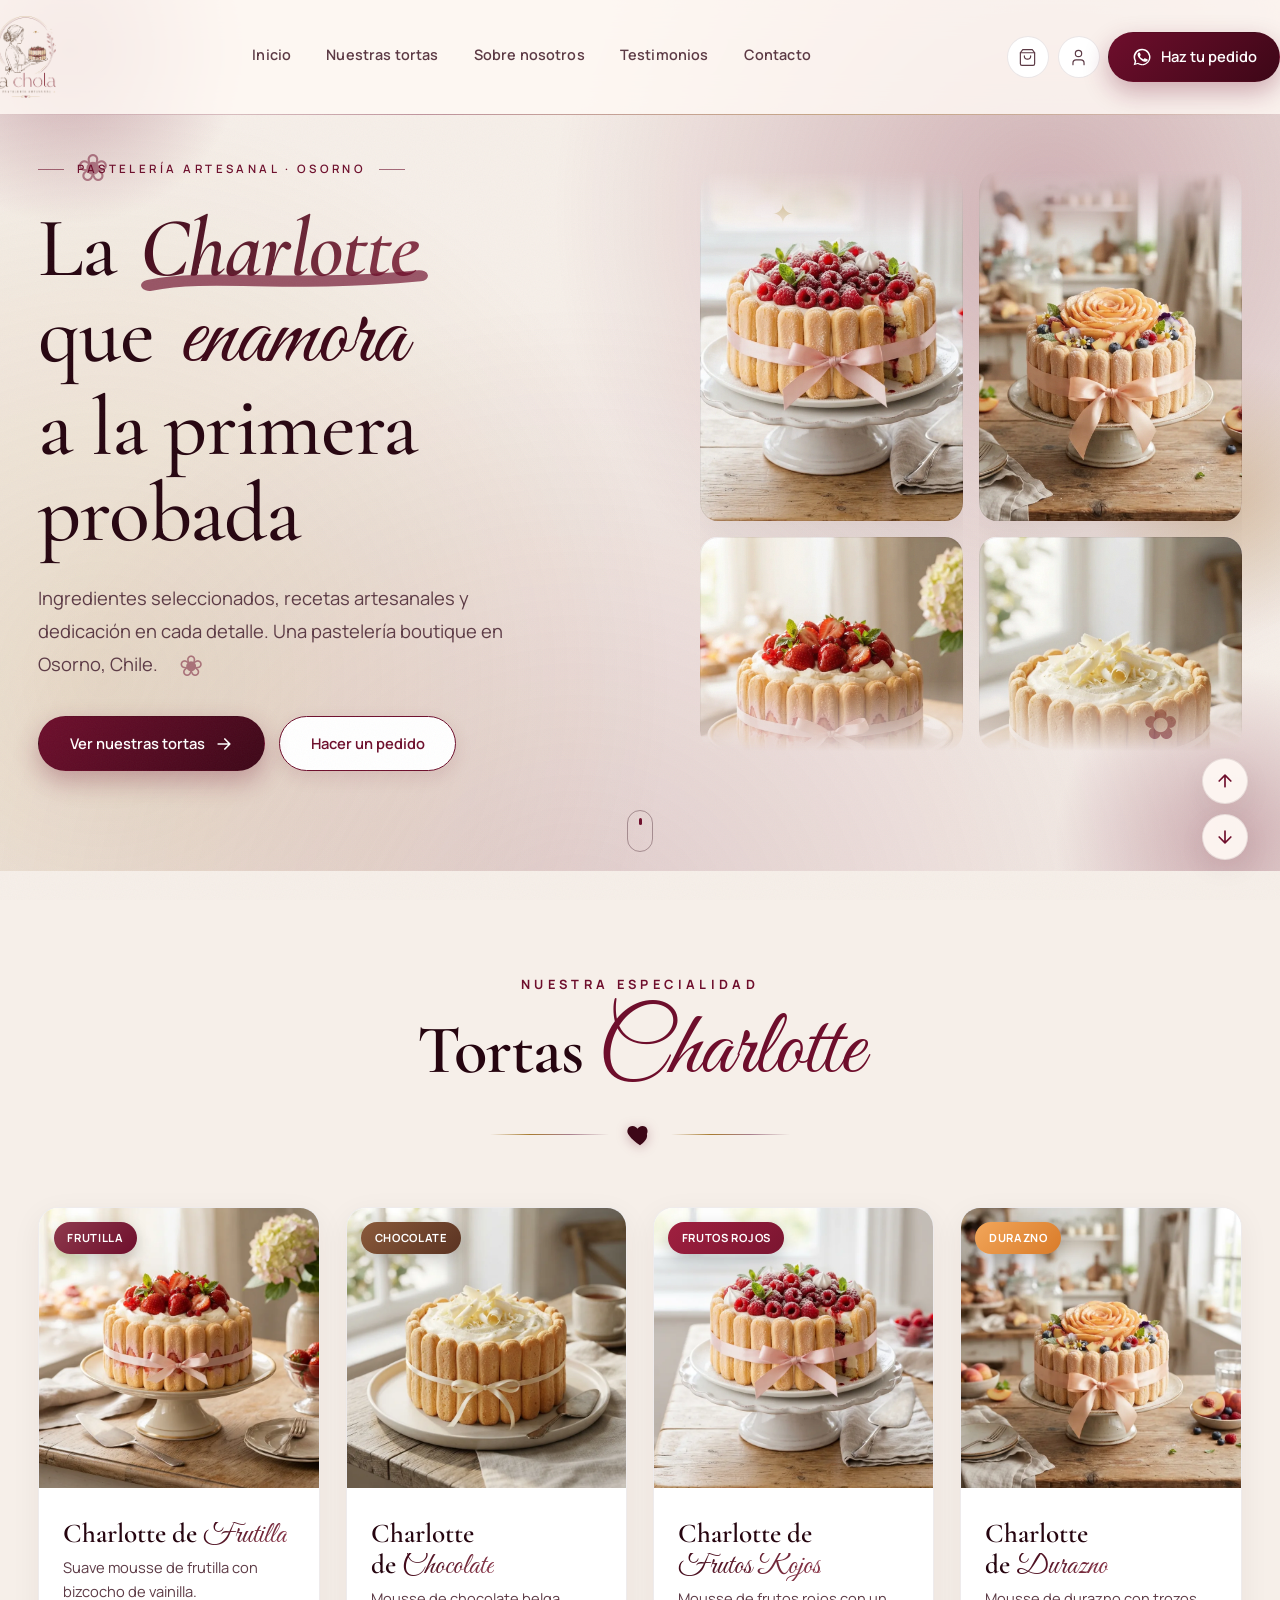
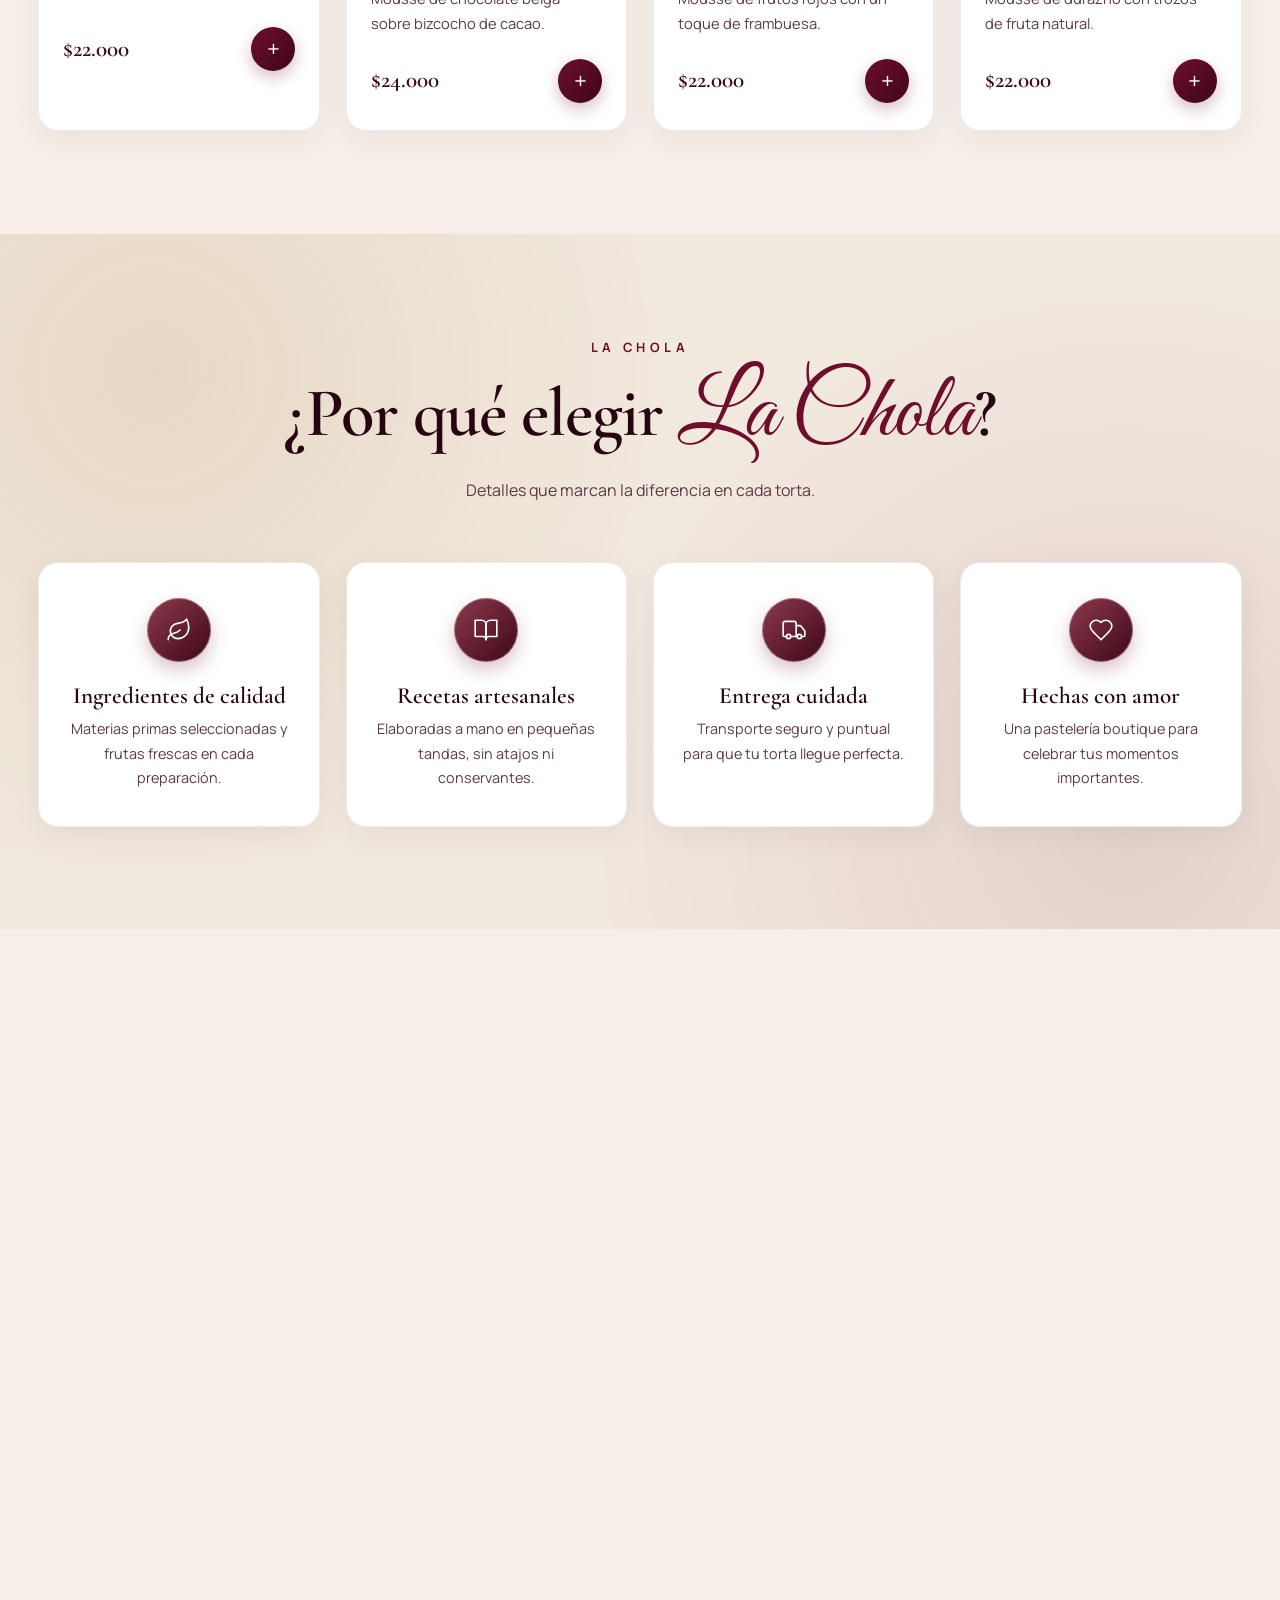
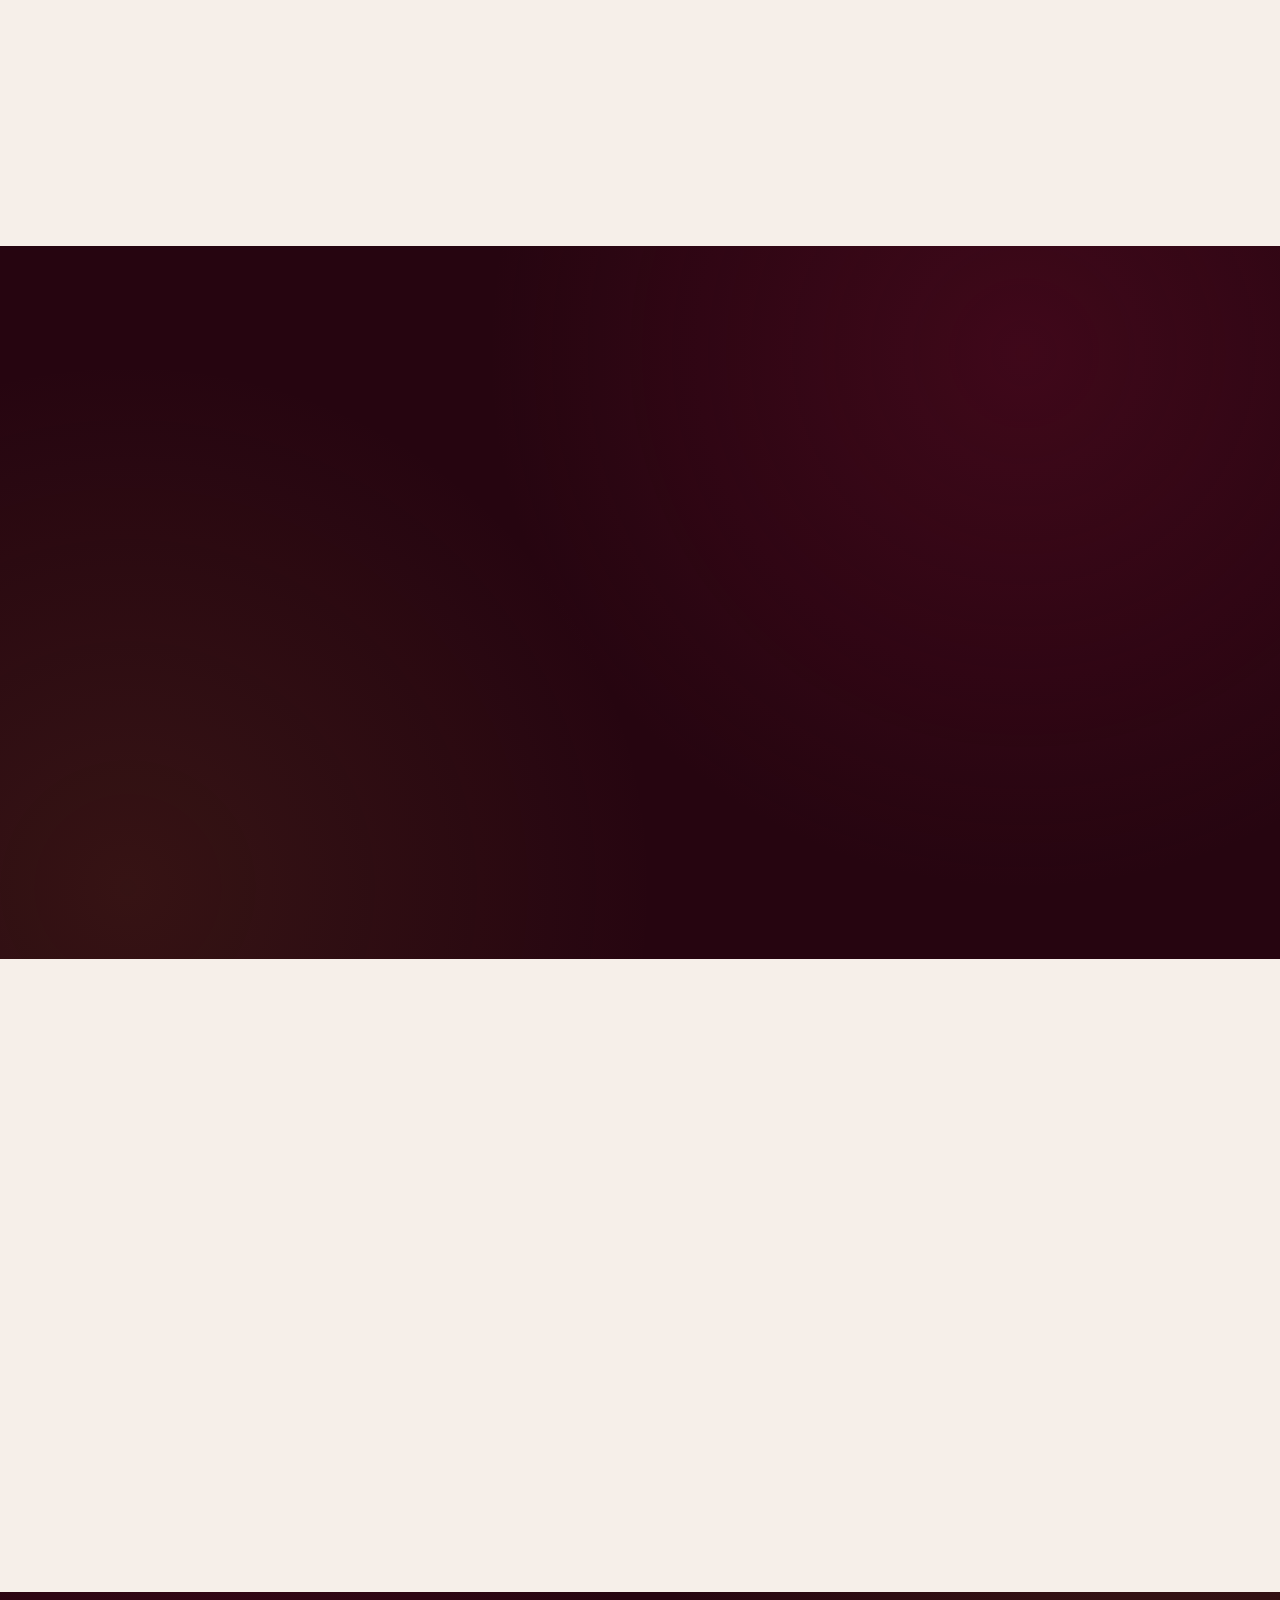
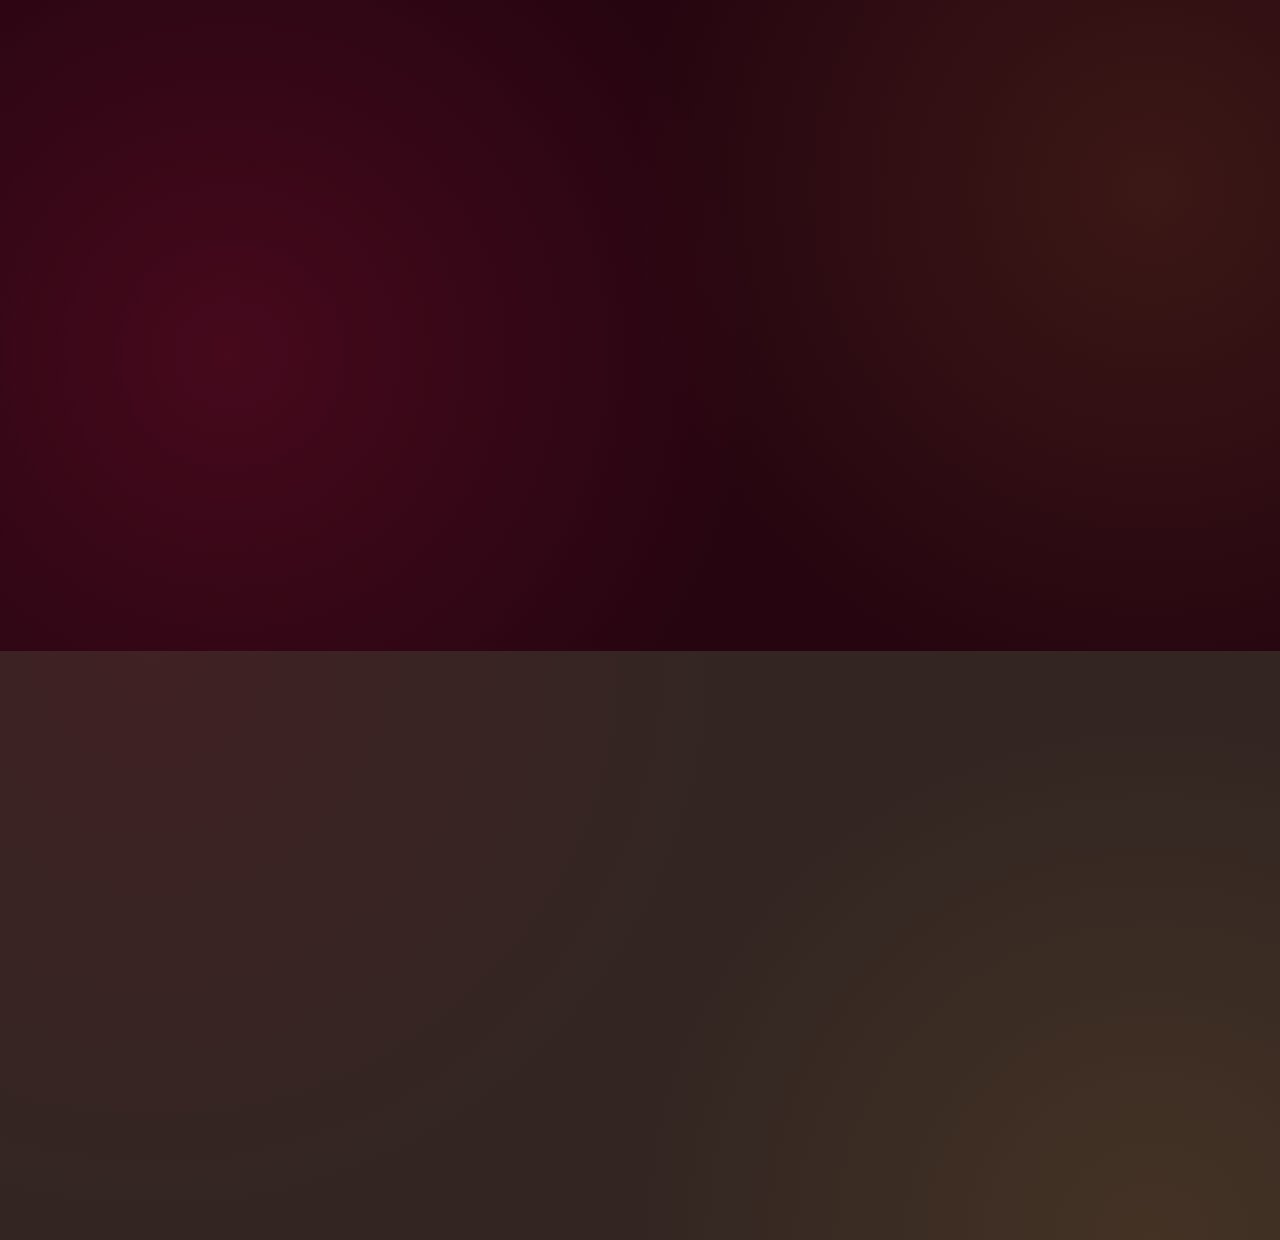
==== commit 9370f35b: "Rediseño visual: nuevo titular de hero, galería sobre fondo claro sin etiqueta, logo de footer y tip" ====
--- a/index.html
+++ b/index.html
@@ -3,7 +3,7 @@
 <head>
   <meta charset="UTF-8" />
   <meta name="viewport" content="width=device-width, initial-scale=1.0" />
-  <meta name="theme-color" content="#D85C78" />
+  <meta name="theme-color" content="#6E0E2C" />
   <meta name="description" content="La Chola · Pastelería Artesanal. Charlottes artesanales hechas con amor, ingredientes seleccionados y dedicación en cada detalle. Pedidos online vía WhatsApp en Osorno, Chile." />
   <meta name="author" content="La Chola Pastelería Artesanal" />
   <link rel="canonical" href="https://lachola.cl/" />
@@ -63,11 +63,11 @@
   }
   </script>
 
-  <!-- Tipografías: Cormorant Garamond (títulos) + Manrope (UI) -->
+  <!-- Tipografías: Cormorant Garamond (títulos) + Manrope (UI) + Great Vibes (script) -->
   <link rel="preconnect" href="https://fonts.googleapis.com" />
   <link rel="preconnect" href="https://fonts.gstatic.com" crossorigin />
-  <link rel="preload" as="style" href="https://fonts.googleapis.com/css2?family=Cormorant+Garamond:ital,wght@0,400;0,500;1,400;1,500&family=Manrope:wght@400;500;600;700&display=swap" />
-  <link href="https://fonts.googleapis.com/css2?family=Cormorant+Garamond:ital,wght@0,400;0,500;1,400;1,500&family=Manrope:wght@400;500;600;700&display=swap" rel="stylesheet" media="print" onload="this.media='all'" />
+  <link rel="preload" as="style" href="https://fonts.googleapis.com/css2?family=Cormorant+Garamond:ital,wght@0,400;0,500;0,600;0,700;1,400;1,500;1,600&family=Manrope:wght@400;500;600;700;800&family=Great+Vibes&display=swap" />
+  <link href="https://fonts.googleapis.com/css2?family=Cormorant+Garamond:ital,wght@0,400;0,500;0,600;0,700;1,400;1,500;1,600&family=Manrope:wght@400;500;600;700;800&family=Great+Vibes&display=swap" rel="stylesheet" media="print" onload="this.media='all'" />
   <link rel="stylesheet" href="css/estilos.css" />
 </head>
 <body>
@@ -119,6 +119,11 @@
   <section class="hero" id="hero">
     <div class="ac ac--top-left ac--rosa" aria-hidden="true"></div>
     <div class="ac ac--bottom-right ac--durazno" aria-hidden="true"></div>
+    <div class="ac ac--mid-right ac--dorado" aria-hidden="true"></div>
+    <span class="deco deco--petalo deco--p1" aria-hidden="true">❀</span>
+    <span class="deco deco--petalo deco--p2" aria-hidden="true">❀</span>
+    <span class="deco deco--petalo deco--p3" aria-hidden="true">✿</span>
+    <span class="deco deco--brillo deco--b1" aria-hidden="true">✦</span>
     <div class="container hero__inner">
       <div class="hero__texto reveal">
         <span class="hero__etiqueta">
@@ -127,10 +132,10 @@
           <span class="hero__etiqueta-linea" aria-hidden="true"></span>
         </span>
         <h1 class="hero__titulo">
-          Tortas <span class="hero__titulo-acento">Charlotte</span><br />
-          hechas con amor,<br />
-          disfrutadas con los<br />
-          cinco sentidos
+          La <span class="hero__titulo-acento">Charlotte</span><br />
+          que <em class="hero__titulo-script">enamora</em><br />
+          a la primera<br />
+          probada
         </h1>
         <p class="hero__parrafo">
           Ingredientes seleccionados, recetas artesanales y dedicación en cada detalle.
@@ -191,7 +196,7 @@
     <div class="container">
       <header class="seccion__encabezado reveal">
         <span class="etiqueta-script">Nuestra especialidad</span>
-        <h2 class="seccion__titulo">Tortas Charlotte</h2>
+        <h2 class="seccion__titulo">Tortas <span class="script-acento">Charlotte</span></h2>
         <div class="divisor" aria-hidden="true">
           <span class="divisor__linea"></span>
           <svg class="divisor__adorno" viewBox="0 0 24 24"><path d="M12 21s-7-4.5-9.5-9C1 9 2.5 5.5 6 5.5c2 0 3.2 1.2 4 2.3.8-1.1 2-2.3 4-2.3 3.5 0 5 3.5 3.5 6.5C19 16.5 12 21 12 21z" fill="currentColor"/></svg>
@@ -200,15 +205,16 @@
       </header>
 
       <div class="productos">
-        <article class="card reveal">
+        <article class="card card--frutilla reveal">
           <a href="productos/frutilla.html" class="card__enlace-producto" aria-label="Ver detalle de Charlotte de Frutilla">
             <div class="card__img">
               <img src="assets/images/charlotte-frutilla-catalogo.webp" alt="Charlotte de Frutilla" loading="lazy" decoding="async" />
+              <span class="card__badge">Frutilla</span>
             </div>
           </a>
           <div class="card__cuerpo">
             <a href="productos/frutilla.html" class="card__enlace-producto" aria-label="Ver detalle de Charlotte de Frutilla">
-              <h3 class="card__nombre">Charlotte de Frutilla</h3>
+              <h3 class="card__nombre">Charlotte de <span class="script-acento">Frutilla</span></h3>
               <p class="card__desc">Suave mousse de frutilla con bizcocho de vainilla.</p>
             </a>
             <div class="card__pie">
@@ -219,15 +225,16 @@
           </div>
         </article>
 
-        <article class="card reveal reveal-delay-1">
+        <article class="card card--chocolate reveal reveal-delay-1">
           <a href="productos/chocolate.html" class="card__enlace-producto" aria-label="Ver detalle de Charlotte de Chocolate">
             <div class="card__img">
               <img src="assets/images/charlotte-chocolate-catalogo.webp" alt="Charlotte de Chocolate" loading="lazy" decoding="async" />
+              <span class="card__badge">Chocolate</span>
             </div>
           </a>
           <div class="card__cuerpo">
             <a href="productos/chocolate.html" class="card__enlace-producto" aria-label="Ver detalle de Charlotte de Chocolate">
-              <h3 class="card__nombre">Charlotte de Chocolate</h3>
+              <h3 class="card__nombre">Charlotte de <span class="script-acento">Chocolate</span></h3>
               <p class="card__desc">Mousse de chocolate belga sobre bizcocho de cacao.</p>
             </a>
             <div class="card__pie">
@@ -238,15 +245,16 @@
           </div>
         </article>
 
-        <article class="card reveal reveal-delay-2">
+        <article class="card card--frutos-rojos reveal reveal-delay-2">
           <a href="productos/frutos-rojos.html" class="card__enlace-producto" aria-label="Ver detalle de Charlotte de Frutos Rojos">
             <div class="card__img">
               <img src="assets/images/charlotte-frutos-rojos-catalogo.webp" alt="Charlotte de Frutos Rojos" loading="lazy" decoding="async" />
+              <span class="card__badge">Frutos Rojos</span>
             </div>
           </a>
           <div class="card__cuerpo">
             <a href="productos/frutos-rojos.html" class="card__enlace-producto" aria-label="Ver detalle de Charlotte de Frutos Rojos">
-              <h3 class="card__nombre">Charlotte de Frutos Rojos</h3>
+              <h3 class="card__nombre">Charlotte de <span class="script-acento">Frutos Rojos</span></h3>
               <p class="card__desc">Mousse de frutos rojos con un toque de frambuesa.</p>
             </a>
             <div class="card__pie">
@@ -257,15 +265,16 @@
           </div>
         </article>
 
-        <article class="card reveal reveal-delay-3">
+        <article class="card card--durazno reveal reveal-delay-3">
           <a href="productos/durazno.html" class="card__enlace-producto" aria-label="Ver detalle de Charlotte de Durazno">
             <div class="card__img">
               <img src="assets/images/charlotte-durazno-catalogo.webp" alt="Charlotte de Durazno" loading="lazy" decoding="async" />
+              <span class="card__badge">Durazno</span>
             </div>
           </a>
           <div class="card__cuerpo">
             <a href="productos/durazno.html" class="card__enlace-producto" aria-label="Ver detalle de Charlotte de Durazno">
-              <h3 class="card__nombre">Charlotte de Durazno</h3>
+              <h3 class="card__nombre">Charlotte de <span class="script-acento">Durazno</span></h3>
               <p class="card__desc">Mousse de durazno con trozos de fruta natural.</p>
             </a>
             <div class="card__pie">
@@ -286,7 +295,7 @@
     <div class="container">
       <header class="seccion__encabezado reveal">
         <span class="etiqueta-script">La Chola</span>
-        <h2 class="seccion__titulo">¿Por qué elegir La Chola?</h2>
+        <h2 class="seccion__titulo">¿Por qué elegir <span class="script-acento">La Chola</span>?</h2>
         <p class="seccion__subtitulo">Detalles que marcan la diferencia en cada torta.</p>
       </header>
 
@@ -366,7 +375,7 @@
     <div class="container">
       <header class="seccion__encabezado reveal">
         <span class="etiqueta-script">Testimonios</span>
-        <h2 class="seccion__titulo">Historias que endulzan</h2>
+        <h2 class="seccion__titulo">Historias que <span class="script-acento">endulzan</span></h2>
       </header>
 
       <div class="carrusel reveal" id="carrusel">
@@ -425,8 +434,7 @@
   <section class="seccion galeria" id="galeria">
     <div class="container">
       <header class="seccion__encabezado reveal">
-        <span class="etiqueta-script">Galería</span>
-        <h2 class="seccion__titulo">Galería de Sabores</h2>
+        <h2 class="seccion__titulo">de <span class="script-acento">Sabores</span></h2>
       </header>
       <div class="galeria__grid">
         <figure class="galeria__item reveal"><img src="assets/images/galeria-mesa.webp" alt="Charlotte de mango y coco, tonos suaves amarillos" loading="lazy" decoding="async" /></figure>
@@ -471,7 +479,7 @@
     <div class="container footer__grid">
       <div class="footer__col footer__col--marca">
         <a href="#inicio" class="logo logo--footer" aria-label="La Chola, volver al inicio">
-          <img src="assets/logo/logo-header.webp" alt="Logo La Chola · Pastelería Artesanal" class="logo__img" width="264" height="360" />
+          <img src="assets/logo/logo-footer.webp" alt="Logo La Chola · Pastelería Artesanal" class="logo__img" width="264" height="360" />
         </a>
         <p class="footer__desc">Charlottes artesanales hechas con amor y los mejores ingredientes.</p>
         <div class="redes">
@@ -521,6 +529,11 @@
           <span class="pago">WebPay</span>
           <span class="pago">Transferencia</span>
         </div>
+        <a href="https://wa.me/56912345678?text=Hola%20La%20Chola%2C%20quiero%20hacer%20un%20pedido"
+           class="btn btn--wa footer__wa" target="_blank" rel="noopener">
+          <svg class="icon" viewBox="0 0 24 24" aria-hidden="true"><path d="M17.5 14.4c-.3-.1-1.7-.8-2-.9-.3-.1-.5-.1-.6.1-.2.3-.7.9-.8 1-.2.2-.3.2-.6.1-.3-.1-1.2-.4-2.3-1.4-.9-.8-1.4-1.7-1.6-2-.2-.3 0-.5.1-.6l.4-.5c.1-.2.2-.3.3-.5.1-.2 0-.4 0-.5 0-.1-.6-1.5-.9-2.1-.2-.5-.4-.5-.6-.5h-.5c-.2 0-.5.1-.7.4-.3.3-1 1-1 2.4s1.1 2.8 1.2 3c.1.2 2.1 3.3 5.2 4.6.7.3 1.3.5 1.7.6.7.2 1.4.2 1.9.1.6-.1 1.7-.7 2-1.4.2-.7.2-1.2.2-1.4-.1-.1-.3-.2-.6-.3z"/><path d="M12 2a10 10 0 0 0-8.7 15l-1.3 4.8 4.9-1.3A10 10 0 1 0 12 2zm0 18.3c-1.5 0-3-.4-4.3-1.2l-.3-.2-3 .8.8-2.9-.2-.3a8.3 8.3 0 1 1 7 4.1z"/></svg>
+          Escríbenos por WhatsApp
+        </a>
       </div>
     </div>
     <div class="footer__bottom">
--- a/css/estilos.css
+++ b/css/estilos.css
@@ -6,29 +6,40 @@
 
 /* ---------- Design tokens ---------- */
 :root {
-  /* Colores de marca */
-  --color-cream: #FFF9F5;
-  --color-blush: #FCECEF;
-  --color-rose: #D85C78;
-  --color-rose-soft: #F3C4CF;
-  --color-wine: #5A3030;
-  --color-chocolate: #4A3028;
-  --color-gold: #C9A45C;
-  --color-sand: #F7EDE5;
+  /* Colores de marca — Paleta Burdeo profundo */
+  --color-cream: #F6EFE9;
+  --color-blush: #EAD9DC;
+  --color-rose: #6E0E2C;
+  --color-rose-deep: #3D0717;
+  --color-rose-soft: #A87E8B;
+  --color-coral: #8E3A4D;
+  --color-peach: #D6AB96;
+  --color-wine: #260510;
+  --color-wine-light: #3D0B1C;
+  --color-chocolate: #2B1813;
+  --color-gold: #A87C31;
+  --color-gold-light: #CCAA6A;
+  --color-sand: #F1E8DE;
   --color-white: #FFFFFF;
 
   /* Texto */
-  --text-primary: #5A3030;
-  --text-secondary: #795D5D;
-  --text-muted: #9A7F7F;
+  --text-primary: #260510;
+  --text-secondary: #5C3A45;
+  --text-muted: #8A6A73;
+
+  /* Degradados de marca */
+  --grad-rose: linear-gradient(135deg, var(--color-rose) 0%, var(--color-rose-deep) 100%);
+  --grad-coral: linear-gradient(135deg, var(--color-rose) 0%, var(--color-coral) 100%);
+  --grad-gold: linear-gradient(135deg, var(--color-gold-light) 0%, var(--color-gold) 100%);
 
   /* Bordes */
-  --border-soft: rgba(90, 48, 48, 0.10);
-  --border-subtle: rgba(90, 48, 48, 0.08);
+  --border-soft: rgba(48, 10, 22, 0.10);
+  --border-subtle: rgba(48, 10, 22, 0.08);
 
   /* Tipografías */
   --font-heading: 'Cormorant Garamond', Georgia, serif;
   --font-body: 'Manrope', -apple-system, 'Segoe UI', sans-serif;
+  --font-script: 'Great Vibes', 'Cormorant Garamond', cursive;
 
   /* Radios */
   --radius-sm: 14px;
@@ -37,9 +48,9 @@
   --radius-full: 999px;
 
   /* Sombras suaves */
-  --shadow-card: 0 8px 30px rgba(90, 48, 48, 0.06);
-  --shadow-card-hover: 0 14px 40px rgba(90, 48, 48, 0.10);
-  --shadow-header: 0 8px 30px rgba(90, 48, 48, 0.05);
+  --shadow-card: 0 8px 30px rgba(48, 10, 22, 0.06);
+  --shadow-card-hover: 0 14px 40px rgba(48, 10, 22, 0.10);
+  --shadow-header: 0 8px 30px rgba(48, 10, 22, 0.05);
 
   /* Espaciado */
   --space-section: clamp(64px, 8vw, 110px);
@@ -52,7 +63,7 @@
   --fondo-principal: var(--color-cream);
   --fondo-secundario: var(--color-sand);
   --rosa-vino: var(--color-rose);
-  --rosa-vino-hover: #c24e6b;
+  --rosa-vino-hover: var(--color-rose-deep);
   --rosa-claro: var(--color-rose-soft);
   --texto-oscuro: var(--color-wine);
   --texto-parrafo: var(--text-secondary);
@@ -103,25 +114,28 @@
 
 /* ---------- Acentos tipográficos ---------- */
 .script-acento {
-  font-family: var(--font-heading);
-  font-style: italic;
-  font-weight: 500;
+  font-family: var(--font-script);
+  font-style: normal;
+  font-weight: 400;
+  font-size: 1.35em;
+  line-height: 0.9;
   color: var(--color-rose);
+  display: inline-block;
 }
 .script-acento--titulo {
-  font-family: var(--font-heading);
-  font-weight: 500;
-  font-size: clamp(2rem, 4.5vw, 3rem);
+  font-family: var(--font-script);
+  font-weight: 400;
+  font-size: clamp(2.6rem, 5vw, 3.8rem);
   color: var(--color-wine);
 }
 
 /* Eyebrow / etiqueta superior de sección */
 .etiqueta-script {
   font-family: var(--font-body);
-  font-weight: 600;
-  font-size: 0.75rem;
+  font-weight: 700;
+  font-size: 0.8rem;
   text-transform: uppercase;
-  letter-spacing: 0.32em;
+  letter-spacing: 0.34em;
   color: var(--color-rose);
   display: block;
   margin-bottom: 0.9rem;
@@ -129,10 +143,10 @@
 .etiqueta-script--upper {
   font-family: var(--font-body);
   text-transform: uppercase;
-  letter-spacing: 0.32em;
-  font-size: 0.75rem;
+  letter-spacing: 0.34em;
+  font-size: 0.8rem;
   color: var(--color-rose);
-  font-weight: 600;
+  font-weight: 700;
 }
 
 /* ---------- Botones ---------- */
@@ -152,33 +166,35 @@
 .btn:hover { transform: translateY(-1px); }
 
 .btn--primary {
-  background: var(--color-rose);
+  background: var(--grad-rose);
   color: var(--color-white);
-  box-shadow: 0 10px 26px rgba(216, 92, 120, 0.25);
+  box-shadow: 0 10px 26px rgba(110, 14, 44, 0.32);
 }
 .btn--primary:hover {
-  background: var(--rosa-vino-hover);
-  box-shadow: 0 14px 32px rgba(216, 92, 120, 0.32);
+  background: linear-gradient(135deg, var(--color-rose-deep), var(--color-rose));
+  box-shadow: 0 14px 34px rgba(110, 14, 44, 0.4);
 }
 
 .btn--secondary {
-  background: transparent;
+  background: var(--color-white);
   border-color: var(--color-rose);
   color: var(--color-rose);
+  box-shadow: 0 6px 18px rgba(110, 14, 44, 0.12);
 }
 .btn--secondary:hover {
-  background: var(--color-rose);
+  background: var(--grad-rose);
+  border-color: var(--color-rose-deep);
   color: var(--color-white);
 }
 
 .btn--dark {
-  background: var(--color-wine);
+  background: linear-gradient(135deg, var(--color-wine), var(--color-chocolate));
   color: var(--color-white);
-  box-shadow: 0 10px 26px rgba(90, 48, 48, 0.22);
+  box-shadow: 0 10px 26px rgba(78, 42, 59, 0.28);
 }
 .btn--dark:hover {
-  background: var(--color-chocolate);
-  box-shadow: 0 14px 32px rgba(90, 48, 48, 0.3);
+  background: linear-gradient(135deg, var(--color-chocolate), var(--color-wine));
+  box-shadow: 0 14px 34px rgba(78, 42, 59, 0.36);
 }
 
 /* Ghost (compatibilidad con páginas de producto) */
@@ -201,19 +217,20 @@
   display: flex;
   align-items: center;
   justify-content: center;
-  gap: 0.8rem;
-  margin: 1.4rem auto;
-  max-width: 240px;
+  gap: 1rem;
+  margin: 1.6rem auto;
+  max-width: 300px;
 }
 .divisor__linea {
-  height: 1px;
+  height: 1.5px;
   flex: 1;
-  background: linear-gradient(90deg, transparent, var(--color-rose-soft), transparent);
+  background: linear-gradient(90deg, transparent, var(--color-gold), var(--color-rose-soft), transparent);
 }
 .divisor__adorno {
-  width: 22px; height: 22px;
-  color: var(--color-rose);
-  fill: var(--color-rose);
+  width: 30px; height: 30px;
+  color: var(--color-rose-deep);
+  fill: var(--color-rose-deep);
+  filter: drop-shadow(0 2px 6px rgba(110, 14, 44, 0.3));
 }
 
 /* ---------- Resplandores de fondo sutiles ---------- */
@@ -224,15 +241,42 @@
   pointer-events: none;
   z-index: 0;
 }
-.ac--rosa { background: radial-gradient(circle, rgba(243, 196, 207, 0.45), transparent 65%); }
-.ac--durazno { background: radial-gradient(circle, rgba(243, 196, 207, 0.32), transparent 65%); }
-.ac--dorado { background: radial-gradient(circle, rgba(201, 164, 92, 0.22), transparent 65%); }
+.ac--rosa { background: radial-gradient(circle, rgba(110, 14, 44, 0.32), transparent 65%); }
+.ac--durazno { background: radial-gradient(circle, rgba(110, 14, 44, 0.3), transparent 65%); }
+.ac--dorado { background: radial-gradient(circle, rgba(168, 124, 49, 0.3), transparent 65%); }
 .ac--top-left { top: -140px; left: -120px; }
 .ac--top-right { top: -140px; right: -120px; }
 .ac--bottom-right { bottom: -160px; right: -140px; }
 .ac--mid-right { top: 40%; right: -100px; width: 300px; height: 300px; }
 .ac--center { top: 50%; left: 50%; transform: translate(-50%, -50%); width: 440px; height: 440px; }
 .ac--xl { width: 460px; height: 460px; }
+
+/* ---------- Elementos decorativos flotantes ---------- */
+.deco {
+  position: absolute;
+  pointer-events: none;
+  z-index: 0;
+  user-select: none;
+}
+.deco--petalo {
+  font-family: var(--font-script);
+  color: var(--color-rose);
+  opacity: 0.5;
+  animation: float-y 9s var(--ease) infinite;
+}
+.deco--brillo {
+  color: var(--color-gold);
+  opacity: 0.75;
+  animation: float-y 7s var(--ease) infinite reverse;
+}
+.deco--p1 { top: 16%; left: 6%; font-size: 2.4rem; }
+.deco--p2 { top: 74%; left: 14%; font-size: 1.8rem; animation-delay: 2s; }
+.deco--p3 { bottom: 12%; right: 8%; font-size: 2.6rem; animation-delay: 4s; }
+.deco--b1 { top: 22%; right: 38%; font-size: 1.6rem; animation-delay: 1.2s; }
+@keyframes float-y {
+  0%, 100% { transform: translateY(0) rotate(0deg); }
+  50%      { transform: translateY(-16px) rotate(8deg); }
+}
 
 /* =========================================================
    HEADER / NAVBAR
@@ -244,7 +288,7 @@
   background: rgba(255, 249, 245, 0.82);
   backdrop-filter: blur(16px);
   -webkit-backdrop-filter: blur(16px);
-  border-bottom: 1px solid rgba(90, 48, 48, 0.06);
+  border-bottom: 1px solid rgba(48, 10, 22, 0.06);
   transition: box-shadow var(--transition), background var(--transition);
 }
 .header.is-scrolled {
@@ -261,7 +305,7 @@
 
 .logo { display: flex; align-items: center; line-height: 1; flex-shrink: 0; margin-left: -4px; }
 .logo__img {
-  height: 74px;
+  height: 82px;
   width: auto;
   display: block;
   transition: height var(--transition), filter var(--transition);
@@ -342,7 +386,9 @@
   position: relative;
   padding: clamp(110px, 12vw, 150px) 0 clamp(70px, 8vw, 100px);
   background:
-    radial-gradient(circle at 82% 28%, rgba(243, 196, 207, 0.45), transparent 38%),
+    radial-gradient(circle at 82% 24%, rgba(110, 14, 44, 0.28), transparent 40%),
+    radial-gradient(circle at 8% 78%, rgba(168, 124, 49, 0.18), transparent 42%),
+    radial-gradient(circle at 45% 110%, rgba(110, 14, 44, 0.16), transparent 55%),
     var(--color-cream);
   overflow: hidden;
 }
@@ -377,21 +423,34 @@
 }
 
 .hero__titulo {
-  font-weight: 400;
-  font-size: clamp(2.6rem, 5.4vw, 4.3rem);
-  line-height: 1.06;
-  letter-spacing: -0.01em;
+  font-weight: 500;
+  font-size: clamp(3.2rem, 6.6vw, 5.4rem);
+  line-height: 1.02;
+  letter-spacing: -0.015em;
   color: var(--color-wine);
-  margin-bottom: 1.5rem;
+  margin-bottom: 1.6rem;
 }
 .hero__titulo .hero__titulo-acento {
   font-style: italic;
-  font-weight: 500;
+  font-weight: 600;
   color: var(--color-rose);
+  background: linear-gradient(120deg, var(--color-rose-deep), var(--color-coral));
+  -webkit-background-clip: text;
+  background-clip: text;
+  -webkit-text-fill-color: transparent;
+}
+.hero__titulo-script {
+  font-family: var(--font-script);
+  font-style: normal;
+  font-weight: 400;
+  font-size: 1.15em;
+  line-height: 0.9;
+  padding: 0 0.08em;
+  color: var(--color-rose-deep);
 }
 
 .hero__parrafo {
-  font-size: 1.08rem;
+  font-size: 1.15rem;
   max-width: 480px;
   color: var(--text-secondary);
   margin-bottom: 2.2rem;
@@ -457,11 +516,11 @@
 .seccion__encabezado { text-align: center; margin-bottom: clamp(2.5rem, 5vw, 3.6rem); }
 .seccion__titulo {
   font-family: var(--font-heading);
-  font-weight: 500;
+  font-weight: 600;
   color: var(--color-wine);
-  font-size: clamp(2.3rem, 4.6vw, 3.4rem);
-  line-height: 1.1;
-  letter-spacing: -0.01em;
+  font-size: clamp(2.9rem, 5.6vw, 4.3rem);
+  line-height: 1.08;
+  letter-spacing: -0.015em;
 }
 .seccion__titulo--izq { text-align: left; }
 .seccion__subtitulo {
@@ -487,17 +546,35 @@
   border-radius: var(--radius-lg);
   overflow: hidden;
   box-shadow: var(--shadow-card);
-  transition: transform var(--transition), box-shadow var(--transition);
-}
-.card:hover { transform: translateY(-4px); box-shadow: var(--shadow-card-hover); }
+  transition: transform var(--transition), box-shadow var(--transition), border-color var(--transition);
+  position: relative;
+}
+.card:hover { transform: translateY(-6px); box-shadow: var(--shadow-card-hover); }
 .card__img {
   aspect-ratio: 1/1;
   overflow: hidden;
   background: var(--color-blush);
+  position: relative;
 }
 .card__img img { width: 100%; height: 100%; object-fit: cover; transition: transform 0.6s var(--ease); }
-.card:hover .card__img img { transform: scale(1.03); }
-.card__cuerpo { padding: 1.4rem 1.5rem 1.6rem; }
+.card:hover .card__img img { transform: scale(1.06); }
+.card__badge {
+  position: absolute;
+  top: 0.9rem;
+  left: 0.9rem;
+  z-index: 2;
+  font-family: var(--font-body);
+  font-size: 0.7rem;
+  font-weight: 700;
+  letter-spacing: 0.06em;
+  text-transform: uppercase;
+  color: #fff;
+  padding: 0.38rem 0.85rem;
+  border-radius: var(--radius-full);
+  box-shadow: 0 6px 16px rgba(0, 0, 0, 0.18);
+  backdrop-filter: blur(4px);
+}
+.card__cuerpo { padding: 1.5rem 1.5rem 1.7rem; }
 .card__enlace-producto {
   display: block;
   color: inherit;
@@ -512,39 +589,59 @@
   outline-offset: 3px;
 }
 .card__nombre {
-  font-weight: 500;
-  font-size: 1.4rem;
+  font-weight: 600;
+  font-size: 1.7rem;
   color: var(--color-wine);
   margin-bottom: 0.35rem;
-}
-.card__desc { font-size: 0.9rem; color: var(--text-secondary); margin-bottom: 1.1rem; line-height: 1.65; }
+  line-height: 1.15;
+}
+.card__nombre .script-acento {
+  font-size: 1.12em;
+  background: linear-gradient(120deg, var(--color-rose-deep), var(--color-coral));
+  -webkit-background-clip: text;
+  background-clip: text;
+  -webkit-text-fill-color: transparent;
+}
+.card__desc { font-size: 0.92rem; color: var(--text-secondary); margin-bottom: 1.1rem; line-height: 1.65; }
 .card__pie { display: flex; align-items: center; justify-content: space-between; }
 .card__precio {
   font-family: var(--font-heading);
-  font-weight: 500;
-  color: var(--color-rose);
-  font-size: 1.25rem;
+  font-weight: 600;
+  color: var(--color-rose-deep);
+  font-size: 1.45rem;
 }
 .card__mas {
-  width: 42px; height: 42px;
+  width: 44px; height: 44px;
   border-radius: 50%;
-  background: var(--color-blush);
-  color: var(--color-rose);
+  background: var(--grad-rose);
+  color: #fff;
   display: inline-flex;
   align-items: center;
   justify-content: center;
-  border: 1px solid var(--border-soft);
-  font-size: 1.3rem;
+  border: none;
+  font-size: 1.4rem;
   font-weight: 400;
   line-height: 1;
-  transition: background var(--transition), color var(--transition), transform var(--transition), border-color var(--transition);
-}
-.card__mas:hover { background: var(--color-rose); border-color: var(--color-rose); color: #fff; transform: translateY(-2px); }
+  box-shadow: 0 6px 16px rgba(110, 14, 44, 0.28);
+  transition: background var(--transition), color var(--transition), transform var(--transition), box-shadow var(--transition);
+}
+.card__mas:hover { background: var(--grad-coral); transform: translateY(-3px) rotate(90deg); box-shadow: 0 10px 22px rgba(110, 14, 44, 0.38); }
+
+/* Acentos de color por sabor */
+.card--frutilla .card__badge { background: linear-gradient(135deg, #8E3A4D, #6E0E2C); }
+.card--chocolate .card__badge { background: linear-gradient(135deg, #8A5A3B, #5A3322); }
+.card--frutos-rojos .card__badge { background: linear-gradient(135deg, #A02040, #7A1530); }
+.card--durazno .card__badge { background: linear-gradient(135deg, #F2A65A, #D97B29); }
 
 /* =========================================================
    BENEFICIOS — ¿Por qué elegir La Chola?
    ========================================================= */
-.beneficios { background: var(--color-sand); }
+.beneficios {
+  background:
+    radial-gradient(circle at 12% 20%, rgba(168, 124, 49, 0.14), transparent 40%),
+    radial-gradient(circle at 88% 85%, rgba(110, 14, 44, 0.1), transparent 42%),
+    var(--color-sand);
+}
 
 .beneficios__grid {
   display: grid;
@@ -578,8 +675,8 @@
   stroke-linejoin: round;
 }
 .beneficio h3 {
-  font-weight: 500;
-  font-size: 1.3rem;
+  font-weight: 600;
+  font-size: 1.45rem;
   color: var(--color-wine);
   margin-bottom: 0.5rem;
 }
@@ -614,9 +711,12 @@
 .feature__divider { width: 1px; height: 34px; background: var(--color-rose-soft); }
 
 /* =========================================================
-   GALERÍA
-   ========================================================= */
-.galeria { background: var(--color-blush); }
+   GALERÍA (vino profundo)
+   ========================================================= */
+.galeria {
+  background: var(--color-cream);
+}
+.galeria .seccion__titulo { color: var(--color-wine); }
 .galeria__grid {
   display: grid;
   grid-template-columns: repeat(4, 1fr);
@@ -633,9 +733,17 @@
 .galeria__item img { width: 100%; height: 100%; object-fit: cover; }
 
 /* =========================================================
-   TESTIMONIOS — carrusel editorial
-   ========================================================= */
-.testimonios { background: var(--color-cream); }
+   TESTIMONIOS — carrusel editorial (vino profundo)
+   ========================================================= */
+.testimonios {
+  background:
+    radial-gradient(circle at 80% 15%, rgba(110, 14, 44, 0.35), transparent 45%),
+    radial-gradient(circle at 10% 90%, rgba(168, 124, 49, 0.12), transparent 40%),
+    var(--color-wine);
+}
+.testimonios .etiqueta-script,
+.testimonios .etiqueta-script--upper { color: var(--color-gold-light); }
+.testimonios .seccion__titulo { color: var(--color-cream); }
 .carrusel {
   display: flex;
   align-items: center;
@@ -682,8 +790,8 @@
 }
 .testimonio__texto {
   font-family: var(--font-heading);
-  font-size: 1.3rem;
-  font-weight: 400;
+  font-size: 1.5rem;
+  font-weight: 500;
   font-style: italic;
   color: var(--text-primary);
   margin-bottom: 1.4rem;
@@ -704,8 +812,9 @@
    ========================================================= */
 .cta-final {
   background:
-    radial-gradient(circle at 20% 60%, rgba(243, 196, 207, 0.4), transparent 45%),
-    var(--color-blush);
+    radial-gradient(circle at 18% 55%, rgba(110, 14, 44, 0.45), transparent 48%),
+    radial-gradient(circle at 90% 30%, rgba(168, 124, 49, 0.16), transparent 42%),
+    var(--color-wine);
   overflow: hidden;
 }
 .cta-final__inner {
@@ -714,16 +823,17 @@
   gap: clamp(2.5rem, 5vw, 5rem);
   align-items: center;
 }
+.cta-final .etiqueta-script { color: var(--color-gold-light); }
 .cta-final__titulo {
-  font-weight: 400;
-  font-size: clamp(2.3rem, 4.6vw, 3.4rem);
-  line-height: 1.12;
-  color: var(--color-wine);
+  font-weight: 500;
+  font-size: clamp(2.9rem, 5.6vw, 4.3rem);
+  line-height: 1.1;
+  color: var(--color-cream);
   margin-bottom: 1.2rem;
 }
-.cta-final__titulo em { font-style: italic; color: var(--color-rose); }
+.cta-final__titulo em { font-style: italic; font-weight: 600; background: linear-gradient(120deg, var(--color-gold-light), var(--color-gold)); -webkit-background-clip: text; background-clip: text; -webkit-text-fill-color: transparent; }
 .cta-final__parrafo {
-  color: var(--text-secondary);
+  color: rgba(246, 239, 233, 0.82);
   max-width: 460px;
   margin-bottom: 2rem;
 }
@@ -754,8 +864,11 @@
    FOOTER
    ========================================================= */
 .footer {
-  background: #332622;
-  color: #FFF9F5;
+  background:
+    radial-gradient(circle at 12% 0%, rgba(110, 14, 44, 0.22), transparent 45%),
+    radial-gradient(circle at 90% 100%, rgba(168, 124, 49, 0.14), transparent 40%),
+    #332622;
+  color: var(--color-cream);
   padding: 4rem 0 0;
 }
 .footer__grid {
@@ -764,42 +877,59 @@
   gap: clamp(2rem, 4vw, 3rem);
   padding-bottom: 3rem;
 }
-.footer__col--marca .logo__img { filter: brightness(0) invert(1) opacity(0.95); height: 56px; }
+.footer__col--marca .logo__img {
+  height: 108px;
+  width: auto;
+  filter: none;
+}
 .footer__desc { margin: 1.1rem 0 1.4rem; font-size: 0.9rem; max-width: 240px; color: rgba(255, 249, 245, 0.72); line-height: 1.7; }
 .redes { display: flex; gap: 0.6rem; }
 .red {
   width: 42px; height: 42px;
   border-radius: 50%;
-  background: rgba(243, 196, 207, 0.1);
+  background: rgba(168, 126, 139, 0.12);
   color: var(--color-rose-soft);
   display: flex; align-items: center; justify-content: center;
-  border: 1px solid rgba(243, 196, 207, 0.16);
+  border: 1px solid rgba(168, 126, 139, 0.22);
   transition: background var(--transition), color var(--transition), border-color var(--transition);
 }
 .red svg { width: 18px; height: 18px; }
 .red:hover { background: var(--color-rose); border-color: var(--color-rose); color: #fff; }
 
 .footer__titulo {
-  font-weight: 500;
+  font-weight: 600;
   color: var(--color-white);
-  font-size: 1.15rem;
+  font-size: 1.3rem;
   margin-bottom: 1.2rem;
 }
 .footer__lista { display: flex; flex-direction: column; gap: 0.7rem; }
-.footer__lista a, .footer__lista li { font-size: 0.9rem; color: rgba(255, 249, 245, 0.72); transition: color var(--transition); }
+.footer__lista a, .footer__lista li { font-size: 0.95rem; color: rgba(255, 249, 245, 0.8); transition: color var(--transition); }
 .footer__lista a:hover { color: var(--color-rose-soft); }
 .footer__lista--info li { display: flex; align-items: center; gap: 0.6rem; }
 .footer__lista--info .icon { width: 18px; height: 18px; color: var(--color-rose-soft); }
 
 .pagos { display: flex; flex-wrap: wrap; gap: 0.5rem; margin-top: 1.2rem; }
 .pago {
-  background: rgba(243, 196, 207, 0.08);
-  border: 1px solid rgba(243, 196, 207, 0.16);
+  background: rgba(168, 126, 139, 0.1);
+  border: 1px solid rgba(168, 126, 139, 0.22);
   border-radius: var(--radius-sm);
   padding: 0.4rem 0.75rem;
   font-size: 0.72rem;
   letter-spacing: 0.05em;
   color: rgba(255, 249, 245, 0.8);
+}
+
+.footer__wa {
+  margin-top: 1.2rem;
+  background: linear-gradient(135deg, #25D366, #128C7E);
+  color: #fff;
+  font-size: 0.9rem;
+  padding: 0.8rem 1.4rem;
+  box-shadow: 0 8px 20px rgba(37, 211, 102, 0.3);
+}
+.footer__wa:hover {
+  background: linear-gradient(135deg, #1EBE5D, #0E7A6E);
+  box-shadow: 0 12px 26px rgba(37, 211, 102, 0.4);
 }
 
 .footer__bottom {
@@ -860,7 +990,7 @@
   .logo { margin-left: 0; }
   .logo__img { height: 58px; }
   .header__inner { padding-left: 0.9rem; }
-  .footer__col--marca .logo__img { height: 56px; }
+  .footer__col--marca .logo__img { height: 92px; }
 
   .nav.is-open {
     display: flex;
@@ -886,6 +1016,7 @@
   .footer__grid { grid-template-columns: 1fr; text-align: center; }
   .footer__lista--info li { justify-content: center; }
   .redes, .pagos { justify-content: center; }
+  .footer__wa { margin-inline: auto; }
   .footer__desc { margin-inline: auto; }
 }
 
@@ -969,12 +1100,12 @@
 ::-webkit-scrollbar { width: 12px; }
 ::-webkit-scrollbar-track { background: var(--color-sand); }
 ::-webkit-scrollbar-thumb {
-  background: var(--color-rose-soft);
+  background: linear-gradient(var(--color-rose), var(--color-gold));
   border: 3px solid var(--color-sand);
   border-radius: 999px;
 }
-::-webkit-scrollbar-thumb:hover { background: var(--color-rose); }
-html { scrollbar-color: var(--color-rose-soft) var(--color-sand); scrollbar-width: thin; }
+::-webkit-scrollbar-thumb:hover { background: var(--color-rose-deep); }
+html { scrollbar-color: var(--color-rose) var(--color-sand); scrollbar-width: thin; }
 
 /* ---------- Grano de papel sutil (textura editorial) ---------- */
 body::after {
@@ -995,11 +1126,11 @@
   left: 0; right: 0;
   bottom: -1px;
   height: 1px;
-  background: linear-gradient(90deg, transparent, rgba(216, 92, 120, 0.35), rgba(201, 164, 92, 0.35), transparent);
+  background: linear-gradient(90deg, transparent, rgba(110, 14, 44, 0.4), rgba(168, 124, 49, 0.45), transparent);
 }
 .header.is-scrolled { background: rgba(255, 249, 245, 0.92); }
 .logo__img { transition: height var(--transition), filter var(--transition); }
-.header.is-scrolled .logo__img { height: 60px; }
+.header.is-scrolled .logo__img { height: 64px; }
 .nav.is-open { background: rgba(255, 249, 245, 0.97); backdrop-filter: blur(20px); -webkit-backdrop-filter: blur(20px); }
 
 /* ---------- Hero editorial refinado ---------- */
@@ -1015,13 +1146,13 @@
   right: -2%;
   bottom: -0.04em;
   height: 0.38em;
-  background: url("data:image/svg+xml,%3Csvg xmlns='http://www.w3.org/2000/svg' viewBox='0 0 120 20' preserveAspectRatio='none'%3E%3Cpath d='M4 14 C 30 6, 60 16, 116 8' fill='none' stroke='%23D85C78' stroke-width='7' stroke-linecap='round' opacity='0.75'/%3E%3C/svg%3E") no-repeat center / 100% 100%;
+  background: url("data:image/svg+xml,%3Csvg xmlns='http://www.w3.org/2000/svg' viewBox='0 0 120 20' preserveAspectRatio='none'%3E%3Cpath d='M4 14 C 30 6, 60 16, 116 8' fill='none' stroke='%236E0E2C' stroke-width='7' stroke-linecap='round' opacity='0.8'/%3E%3C/svg%3E") no-repeat center / 100% 100%;
   opacity: 0.85;
 }
 .hero__img {
   position: relative;
   box-shadow: var(--shadow-card), inset 0 0 0 1px rgba(255, 255, 255, 0.45);
-  outline: 1px solid rgba(90, 48, 48, 0.07);
+  outline: 1px solid rgba(48, 10, 22, 0.07);
   outline-offset: -1px;
 }
 .hero__scroll {
@@ -1031,7 +1162,7 @@
   transform: translateX(-50%);
   width: 26px;
   height: 42px;
-  border: 1.5px solid rgba(90, 48, 48, 0.35);
+  border: 1.5px solid rgba(48, 10, 22, 0.35);
   border-radius: 999px;
   z-index: 2;
   transition: border-color var(--transition);
@@ -1077,22 +1208,18 @@
 
 /* ---------- Cards del catálogo ---------- */
 .card { border-color: var(--border-subtle); }
-.card:hover { border-color: rgba(216, 92, 120, 0.28); }
+.card:hover { border-color: rgba(110, 14, 44, 0.35); }
 .card__img { position: relative; }
 .card__img::after {
   content: '';
   position: absolute;
   inset: 0;
-  background: linear-gradient(to top, rgba(90, 48, 48, 0.16), transparent 45%);
+  background: linear-gradient(to top, rgba(78, 42, 59, 0.28), transparent 42%);
   opacity: 0;
   transition: opacity 0.4s ease;
   pointer-events: none;
 }
 .card:hover .card__img::after { opacity: 1; }
-.card__mas {
-  box-shadow: 0 4px 12px rgba(216, 92, 120, 0.18);
-  border-color: transparent;
-}
 .card__nombre { transition: color var(--transition); }
 
 /* ---------- Beneficios ---------- */
@@ -1100,9 +1227,9 @@
   width: 64px;
   height: 64px;
   border-radius: 50%;
-  background: linear-gradient(135deg, var(--color-blush), var(--color-rose-soft));
-  box-shadow: inset 0 0 0 1px rgba(216, 92, 120, 0.16);
-  color: var(--rosa-vino-hover);
+  background: linear-gradient(135deg, var(--color-coral), var(--color-rose-deep));
+  box-shadow: inset 0 0 0 1px rgba(255, 255, 255, 0.35), 0 8px 18px rgba(110, 14, 44, 0.25);
+  color: #fff;
 }
 .beneficio__icono svg { width: 26px; height: 26px; transition: transform 0.35s var(--ease); }
 .beneficio:hover .beneficio__icono svg { transform: translateY(-2px) scale(1.06); }
@@ -1218,7 +1345,7 @@
   font-family: var(--font-heading);
   font-weight: 500;
   font-size: 1.25rem;
-  box-shadow: 0 6px 14px rgba(216, 92, 120, 0.28);
+  box-shadow: 0 6px 14px rgba(110, 14, 44, 0.3);
 }
 
 /* ---------- CTA final: sello boutique giratorio ---------- */
@@ -1229,8 +1356,16 @@
   inset: -1.15rem;
   border: 1.5px dashed var(--color-gold);
   border-radius: 50%;
-  opacity: 0.65;
+  opacity: 0.75;
   animation: spin-slow 45s linear infinite;
+}
+.cta-final__marco::after {
+  content: '';
+  position: absolute;
+  inset: -1.7rem;
+  border: 1px solid rgba(110, 14, 44, 0.25);
+  border-radius: 50%;
+  pointer-events: none;
 }
 @keyframes spin-slow { to { transform: rotate(360deg); } }
 
@@ -1252,7 +1387,7 @@
   position: absolute;
   top: 0; left: 0; right: 0;
   height: 1px;
-  background: linear-gradient(90deg, transparent, rgba(243, 196, 207, 0.5), transparent);
+  background: linear-gradient(90deg, transparent, rgba(168, 126, 139, 0.5), transparent);
 }
 .footer__titulo { letter-spacing: 0.02em; }
 .footer__lista a { position: relative; }
